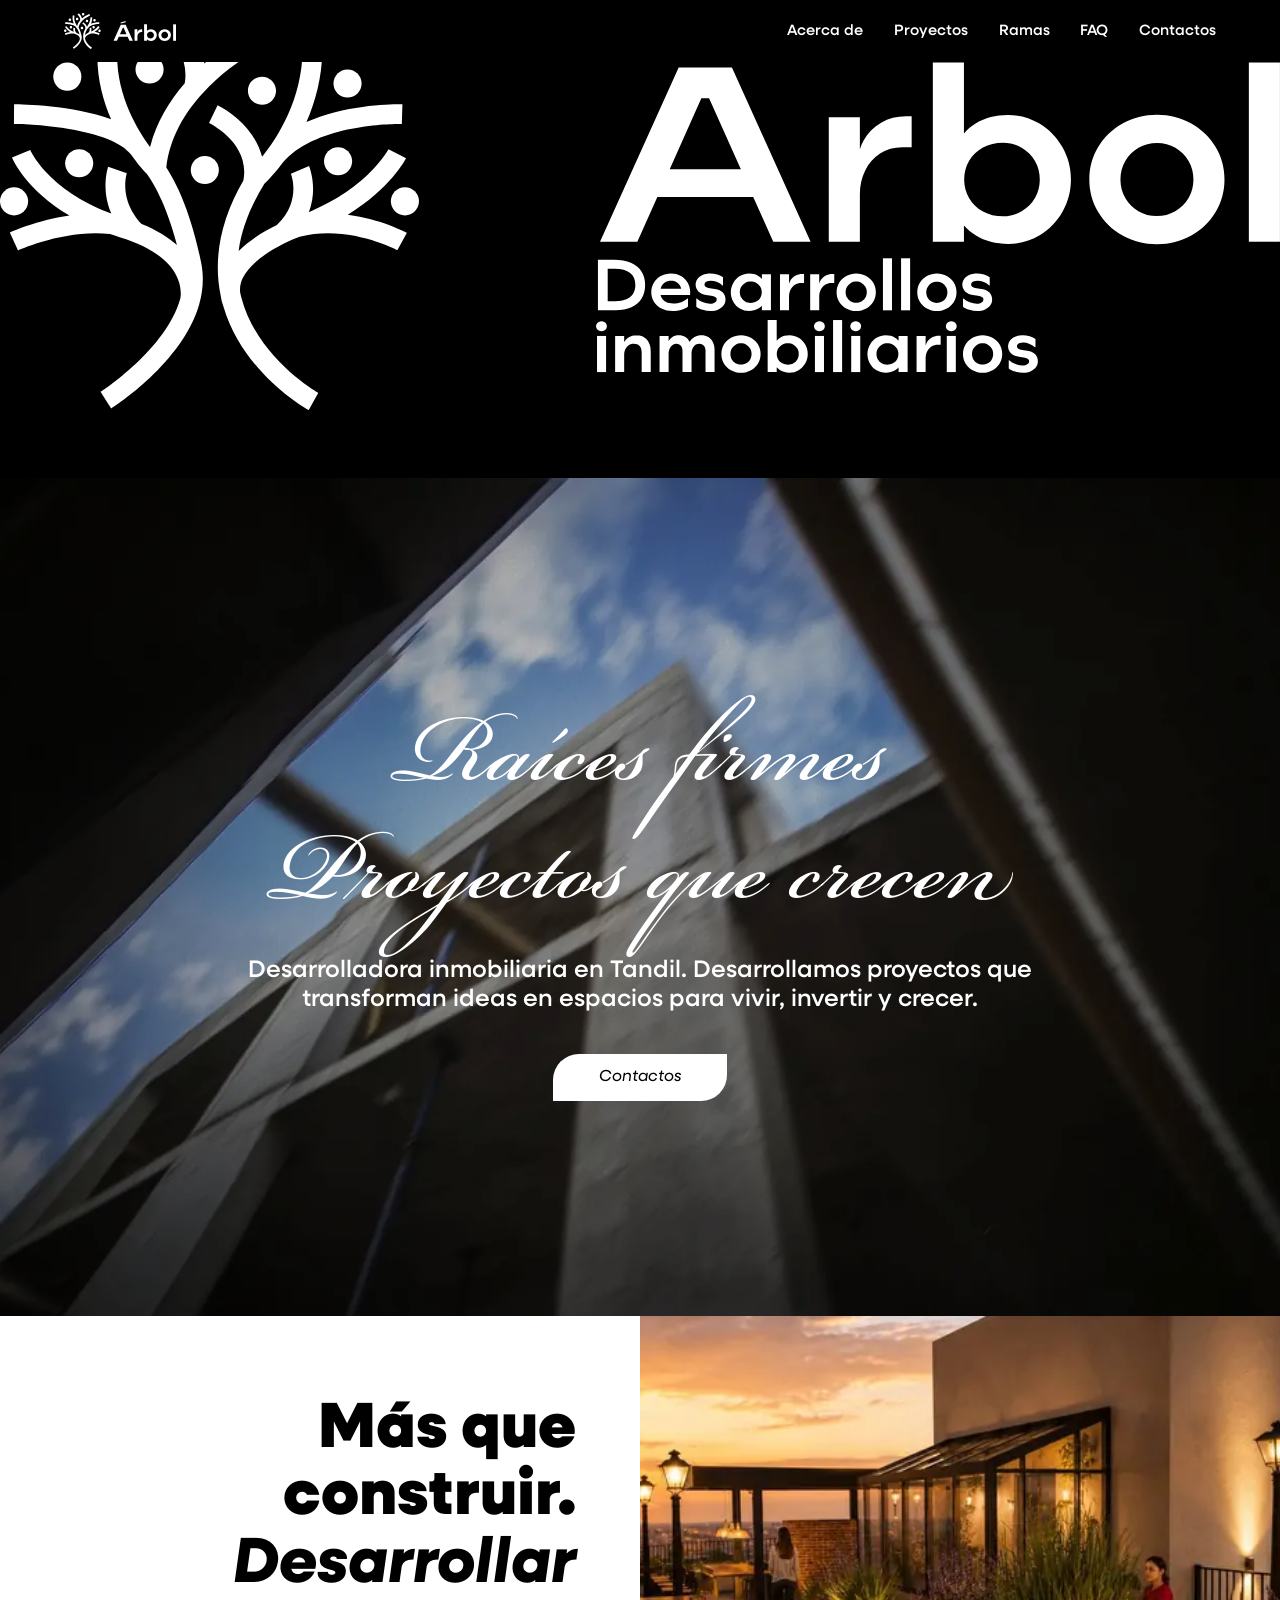
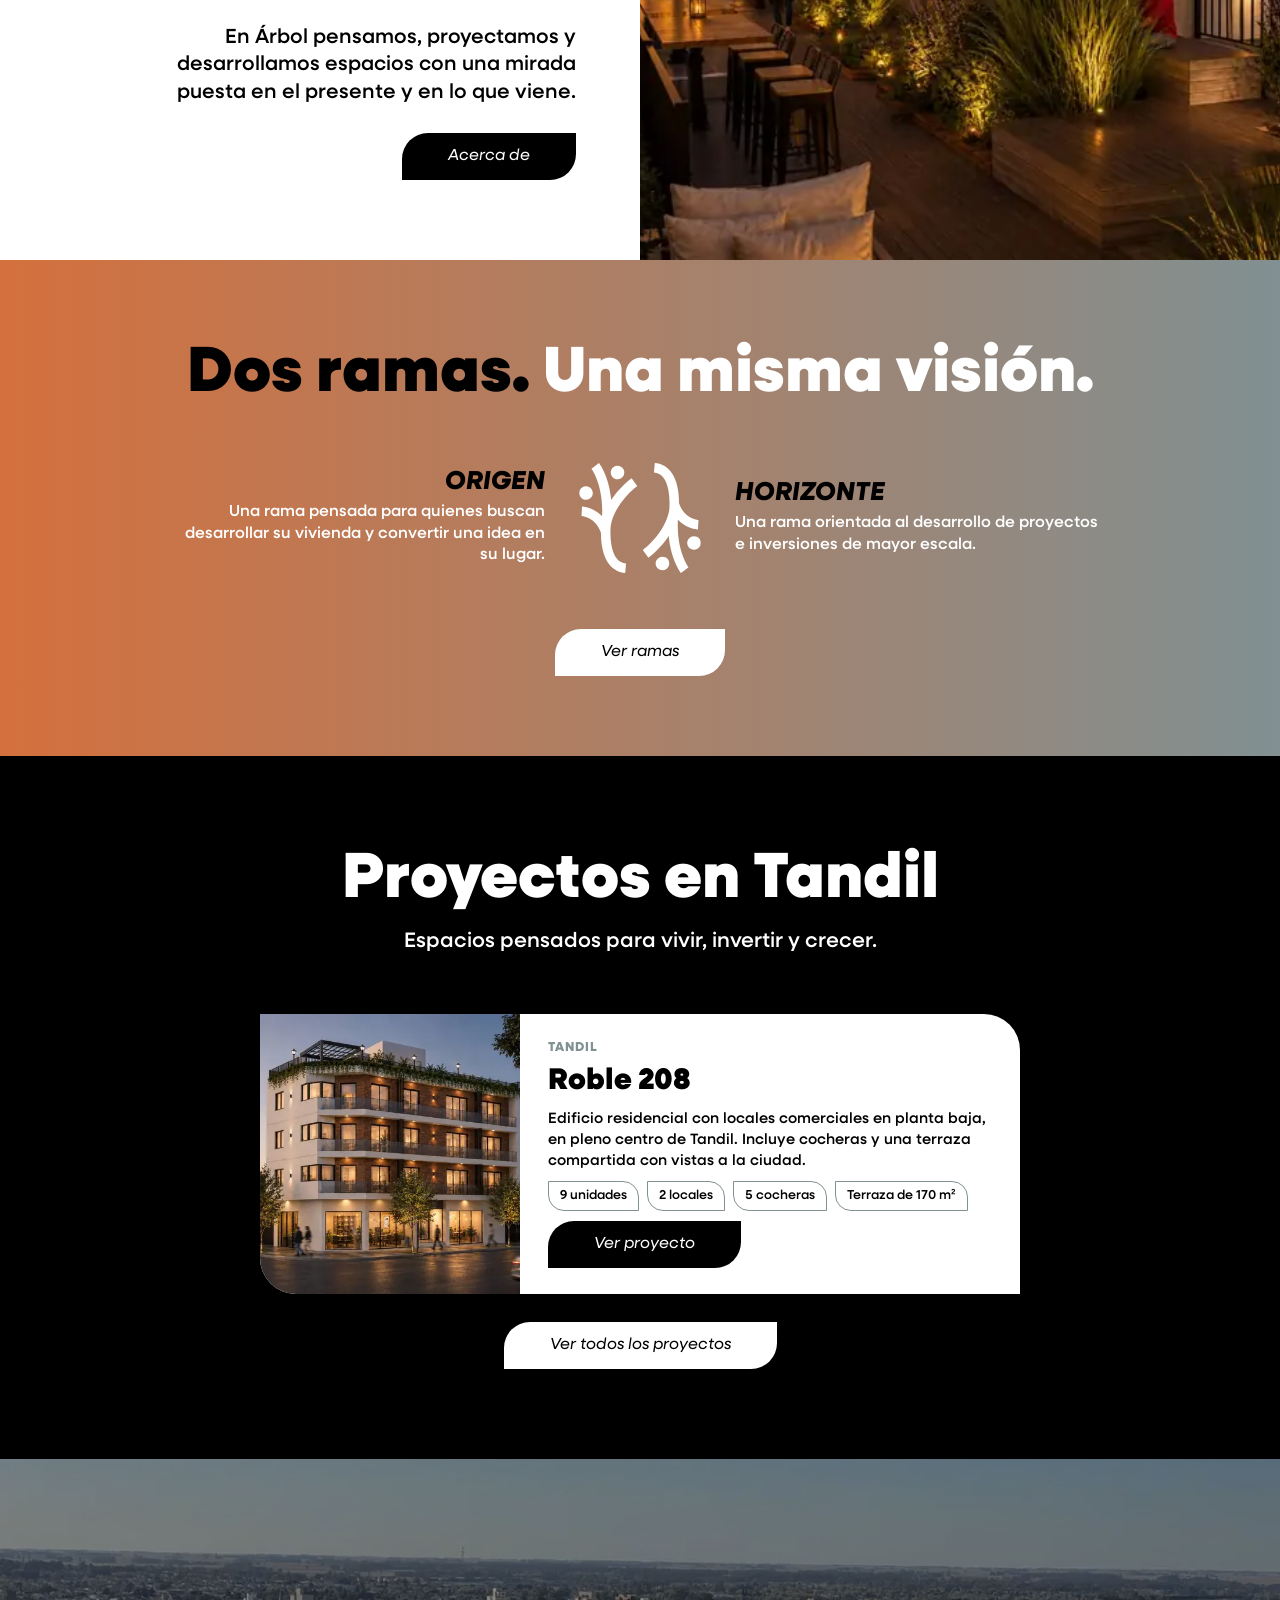
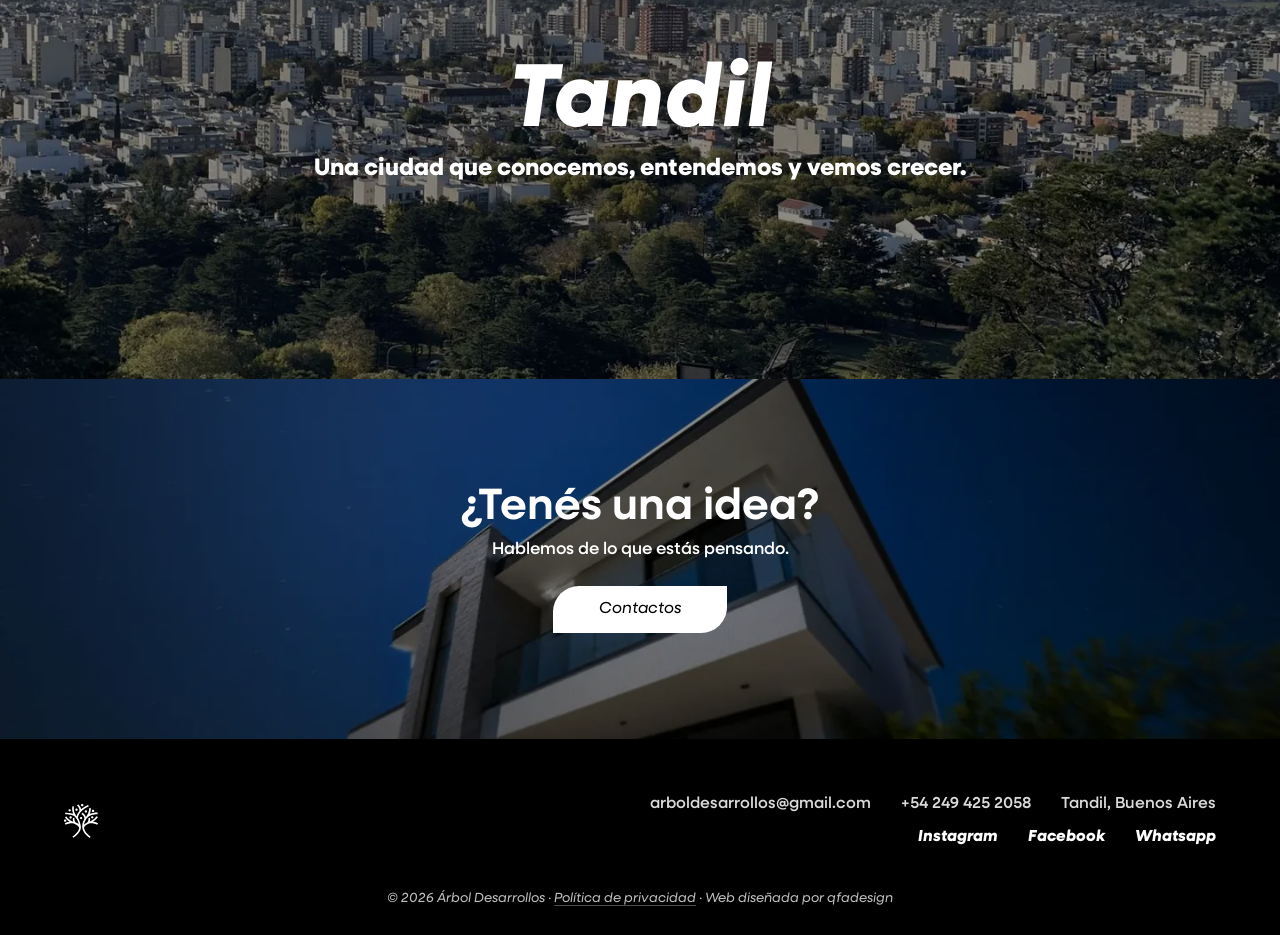
==== index.html @ e282f736 "Add files via upload" ====
<!DOCTYPE html>
<html lang="es-AR"><head><meta charset="utf-8">
<!-- Google tag (gtag.js) -->
<script async src="https://www.googletagmanager.com/gtag/js?id=G-BPRK6N3W0X"></script>
<script>
  window.dataLayer = window.dataLayer || [];
  function gtag(){dataLayer.push(arguments);}
  gtag('js', new Date());

  gtag('config', 'G-BPRK6N3W0X');
</script>
<script>document.documentElement.classList.add("js")</script>
<script>(function(){try{var d=document.documentElement,seen=false;try{seen=!!sessionStorage.getItem('arb_intro')}catch(e){}if((!seen||/[?&]intro\b/.test(location.search))&&!matchMedia('(prefers-reduced-motion:reduce)').matches){d.classList.add('ld');setTimeout(function(){d.classList.remove('ld')},12000)}}catch(e){}})()</script>
<script>(function(){var m={acerca:'/acerca-de/',ramas:'/ramas/',proyectos:'/proyectos/','roble-208':'/proyectos/roble-208/','parque-mirage':'/proyectos/parque-comercial-barrio-mirage/',faq:'/preguntas-frecuentes/',contacto:'/contacto/'},h=location.hash.slice(1);if(h&&m[h]){location.replace(m[h])}else if(h==='inicio'){history.replaceState(null,'',location.pathname+location.search)}})()</script>
<meta name="viewport" content="width=device-width, initial-scale=1, viewport-fit=cover">
<title>Árbol Desarrollos Inmobiliarios | Desarrolladora en Tandil</title>
<meta name="description" content="Árbol es una desarrolladora inmobiliaria de Tandil. Proyectos de vivienda (Árbol Origen) e inversión (Árbol Horizonte) con planificación y mirada a largo plazo.">
<link rel="canonical" href="https://arboldesarrollos.com/">
<link rel="alternate" hreflang="es-AR" href="https://arboldesarrollos.com/">
<meta name="robots" content="index, follow, max-image-preview:large, max-snippet:-1">
<meta name="theme-color" content="#000000"><meta name="author" content="Árbol Desarrollos">
<meta name="geo.region" content="AR-B"><meta name="geo.placename" content="Tandil">
<meta property="og:type" content="website"><meta property="og:url" content="https://arboldesarrollos.com/"><meta property="og:site_name" content="Árbol Desarrollos"><meta property="og:locale" content="es_AR"><meta property="og:title" content="Árbol Desarrollos Inmobiliarios | Desarrolladora en Tandil"><meta property="og:description" content="Árbol es una desarrolladora inmobiliaria de Tandil. Proyectos de vivienda (Árbol Origen) e inversión (Árbol Horizonte) con planificación y mirada a largo plazo."><meta property="og:image" content="https://arboldesarrollos.com/og-image.jpg"><meta property="og:image:type" content="image/jpeg"><meta property="og:image:width" content="1200"><meta property="og:image:height" content="630"><meta property="og:image:alt" content="Árbol Desarrollos Inmobiliarios">
<meta name="twitter:card" content="summary_large_image"><meta name="twitter:title" content="Árbol Desarrollos Inmobiliarios | Desarrolladora en Tandil"><meta name="twitter:description" content="Árbol es una desarrolladora inmobiliaria de Tandil. Proyectos de vivienda (Árbol Origen) e inversión (Árbol Horizonte) con planificación y mirada a largo plazo."><meta name="twitter:image" content="https://arboldesarrollos.com/og-image.jpg"><meta name="twitter:image:alt" content="Árbol Desarrollos Inmobiliarios">
<link rel="icon" href="/favicon.ico" sizes="48x48"><link rel="icon" type="image/png" sizes="48x48" href="/favicon-48x48.png"><link rel="icon" type="image/png" sizes="96x96" href="/favicon-96x96.png"><link rel="icon" type="image/svg+xml" href="/favicon.svg" sizes="any"><link rel="apple-touch-icon" href="/apple-touch-icon.png"><link rel="manifest" href="/site.webmanifest">
<link rel="preload" as="font" type="font/woff2" href="/fonts/neulis-400-500.woff2" crossorigin>
<link rel="preload" as="font" type="font/woff2" href="/fonts/neulis-900.woff2" crossorigin>
<link rel="preload" as="font" type="font/woff2" href="/fonts/bickham-400.woff2" crossorigin>
<link rel="preload" as="image" type="image/webp" href="/img/edificio-contrapicado-1800.webp" imagesrcset="/img/edificio-contrapicado-640.webp 640w, /img/edificio-contrapicado-1024.webp 1024w, /img/edificio-contrapicado-1440.webp 1440w, /img/edificio-contrapicado-1800.webp 1800w" imagesizes="100vw" fetchpriority="high">
<link rel="stylesheet" href="/css/style.css?v=20261106">
<script type="application/ld+json">{"@context":"https://schema.org","@graph":[{"@type":["Organization","RealEstateAgent"],"@id":"https://arboldesarrollos.com/#organizacion","name":"Árbol Desarrollos","alternateName":"Árbol Desarrollos Inmobiliarios","description":"Árbol es una desarrolladora inmobiliaria de Tandil. Proyectos de vivienda (Árbol Origen) e inversión (Árbol Horizonte) con planificación y mirada a largo plazo.","url":"https://arboldesarrollos.com/","logo":{"@type":"ImageObject","url":"https://arboldesarrollos.com/icon-512.png","width":512,"height":512},"image":"https://arboldesarrollos.com/og-image.jpg","email":"arboldesarrollos@gmail.com","telephone":"+542494252058","address":{"@type":"PostalAddress","addressLocality":"Tandil","addressRegion":"Buenos Aires","addressCountry":"AR"},"areaServed":{"@type":"City","name":"Tandil","geo":{"@type":"GeoCoordinates","latitude":-37.3217,"longitude":-59.1332}},"sameAs":["https://www.instagram.com/arbol.desarrollos/","https://www.facebook.com/profile.php?id=61587335765953"],"contactPoint":{"@type":"ContactPoint","contactType":"customer service","email":"arboldesarrollos@gmail.com","telephone":"+542494252058","availableLanguage":"es"}},{"@type":"WebSite","@id":"https://arboldesarrollos.com/#sitio","url":"https://arboldesarrollos.com/","name":"Árbol Desarrollos","inLanguage":"es-AR","publisher":{"@id":"https://arboldesarrollos.com/#organizacion"}},{"@type":"WebPage","@id":"https://arboldesarrollos.com/#webpage","url":"https://arboldesarrollos.com/","name":"Árbol Desarrollos Inmobiliarios | Desarrolladora en Tandil","description":"Árbol es una desarrolladora inmobiliaria de Tandil. Proyectos de vivienda (Árbol Origen) e inversión (Árbol Horizonte) con planificación y mirada a largo plazo.","inLanguage":"es-AR","isPartOf":{"@id":"https://arboldesarrollos.com/#sitio"},"about":{"@id":"https://arboldesarrollos.com/#organizacion"},"primaryImageOfPage":{"@type":"ImageObject","url":"https://arboldesarrollos.com/og-image.jpg"}}]}</script>
</head>
<body>
<div id="ldr" aria-hidden="true"><div class="ld-p ld-t"></div><div class="ld-p ld-b"></div><div class="ld-c"><svg class="ld-m" viewBox="0 0 301.35 96.59" fill="#fff" focusable="false"><defs><clipPath id="ldg"><rect class="ld-g" x="-6" y="-6" width="114" height="110"/></clipPath><clipPath id="ldw"><rect class="ld-k" x="136" y="-2" width="168" height="100"/></clipPath></defs><g clip-path="url(#ldg)"><path d="M95.61,37.23l-4.15-2.08c-.05.1-4.71,8.96-18.74,14.81,2.15-5.69.15-10.58.04-10.86l-4.28,1.8c.11.26,2.54,6.48-3.3,12.09-2.68,1.3-6.24,3.34-9,6.09.69-5.14,2.72-10.44,6.1-15.85.62-.59,2.25-2.24,4.17-4.8,8.02-9.67,27.86-9.26,28.15-9.25h0l.07-2.32.07-2.32c-.67-.01-12.6-.28-22.6,4.21,2.08-4.71,3.67-10.43,3.75-16.97l-4.64-.06c-.15,11.78-5.95,20.77-9.54,25.21-1.57-6.25-7.03-10.51-10.49-12.18l-2.01,4.18c.4.2,9.78,4.88,8.09,13.59-5.36,9.28-7.15,18.37-5.35,27.05.11.87.32,1.73.65,2.6,4.59,15.63,19.41,24.04,20.06,24.4l2.26-4.05c-.14-.08-14.49-8.25-18.15-22.66-.09-.36-.17-.72-.24-1.08-.1-1.09.09-2.17.59-3.25,2.31-4.96,10.42-8.73,13.41-9.79,11.31-3.06,22.93,3.08,23.05,3.14l2.21-4.08c-.36-.19-6.18-3.29-13.91-4.27,10.02-6.06,13.56-12.94,13.75-13.31Z"/><path d="M39.15,39.41c.83-6.95,4.26-12.77,8.56-17.45h.02s0-.02,0-.03c9.06-9.87,21.91-14.75,22.1-14.82l-1.61-4.35c-.74.27-11.04,4.17-20.1,12.2-.71-4.8-3.19-9.24-7.78-13.48l-.08.04-4.15,2.07c.45.59.47.61.85,1.01,4.86,5.11,7.42,9.95,6.53,15.01-3.63,4.17-6.65,9.16-8.16,14.99-3.66-4.96-9.77-15.45-7.08-27.47l-4.53-1.02c-1.89,8.42-.15,16.02,2.44,21.97-9.03-3.34-21.03-3.54-22.85-3.55l-.03,4.64c6.18.04,23.03,1.39,27.51,7.12,1.8,2.55,3.29,4.15,3.64,4.52.34.41,4.21,5.27,7.23,16.9-2-1.79-4.68-3.5-8.32-4.96-5.44-5.8-3.56-11.73-3.48-11.99l-2.2-.75-2.19-.77c-.1.27-1.76,5.21.73,11.05-14.96-5.59-19.04-14.88-19.08-14.98l-4.29,1.76c.16.39,3.22,7.6,13.52,13.68-7.68,1.11-13.69,3.83-14.04,4l1.94,4.21c.11-.05,11.12-5.04,21.66-3.85.73.25,1.48.5,2.26.74,15.13,4.58,14.58,12.69,14.31,14.3-3.28,12.07-18.62,21.99-18.8,22.11l1.25,1.96,1.25,1.96c.83-.53,16.79-10.83,20.71-24.48h0s.02-.09.05-.22c.85-3.05,1.09-6.26.43-9.57-2.53-12.64-6.31-19.58-8.25-22.51Z"/></g><path class="ld-l" style="--d:0.81s" d="M21.95,38.42c0-1.83-1.48-3.31-3.31-3.31s-3.31,1.48-3.31,3.31,1.48,3.31,3.31,3.31,3.31-1.48,3.31-3.31Z"/><path class="ld-l" style="--d:1.05s" d="M15.85,21.36c1.83,0,3.31-1.48,3.31-3.31s-1.48-3.31-3.31-3.31-3.31,1.48-3.31,3.31,1.48,3.31,3.31,3.31Z"/><path class="ld-l" style="--d:1.06s" d="M35.21,19.66c1.83,0,3.31-1.48,3.31-3.31s-1.48-3.31-3.31-3.31-3.31,1.48-3.31,3.31,1.48,3.31,3.31,3.31Z"/><path class="ld-l" style="--d:1.21s" d="M51.35,6.63c1.83,0,3.31-1.48,3.31-3.31s-1.48-3.31-3.31-3.31-3.31,1.48-3.31,3.31,1.48,3.31,3.31,3.31Z"/><path class="ld-l" style="--d:1.01s" d="M58.37,21.36c0,1.83,1.48,3.31,3.31,3.31s3.31-1.48,3.31-3.31-1.48-3.31-3.31-3.31-3.31,1.48-3.31,3.31Z"/><path class="ld-l" style="--d:0.8s" d="M48.22,36.7c-1.83,0-3.31,1.48-3.31,3.31s1.48,3.31,3.31,3.31,3.31-1.48,3.31-3.31-1.48-3.31-3.31-3.31Z"/><path class="ld-l" style="--d:1.03s" d="M81.82,22.98c1.83,0,3.31-1.48,3.31-3.31s-1.48-3.31-3.31-3.31-3.31,1.48-3.31,3.31,1.48,3.31,3.31,3.31Z"/><path class="ld-l" style="--d:0.82s" d="M76.28,37.95c0,1.83,1.48,3.31,3.31,3.31s3.31-1.48,3.31-3.31-1.48-3.31-3.31-3.31-3.31,1.48-3.31,3.31Z"/><path class="ld-l" style="--d:0.71s" d="M95.33,44.09c-1.83,0-3.31,1.48-3.31,3.31s1.48,3.31,3.31,3.31,3.31-1.48,3.31-3.31-1.48-3.31-3.31-3.31Z"/><circle class="ld-l" style="--d:0.71s" cx="3.31" cy="47.41" r="3.31"/><g clip-path="url(#ldw)"><g class="ld-t2"><path d="M148.66,72.34c1.05-.48,1.85-1.16,2.4-2.06.55-.9.82-1.96.82-3.18s-.28-2.3-.85-3.19c-.57-.89-1.4-1.57-2.5-2.05-1.1-.48-2.43-.71-4-.71h-3.76v11.91h4.12c1.46,0,2.72-.24,3.77-.71ZM143.07,70.93v-7.66h1.63c1.62,0,2.84.33,3.66,1,.82.66,1.22,1.61,1.22,2.83,0,.81-.18,1.49-.54,2.07-.36.57-.89,1.01-1.59,1.31-.7.3-1.58.45-2.62.45h-1.77Z"/><path d="M158.37,73.23c.77,0,1.48-.1,2.12-.3.64-.2,1.14-.45,1.49-.76v-1.9h-.1c-.41.36-.91.65-1.49.87-.58.22-1.23.32-1.93.32-.64,0-1.18-.11-1.63-.34-.45-.23-.8-.54-1.04-.94-.14-.23-.22-.47-.28-.73h6.95c.02-.2.03-.42.03-.65,0-.83-.19-1.58-.58-2.25-.39-.67-.92-1.21-1.6-1.59-.68-.39-1.46-.58-2.35-.58s-1.68.2-2.38.59c-.7.39-1.25.92-1.65,1.59-.4.67-.6,1.42-.6,2.24s.21,1.56.62,2.24,1,1.21,1.77,1.6,1.65.59,2.65.59ZM155.74,67.41c.21-.41.51-.73.89-.96.39-.23.83-.35,1.34-.35s.94.11,1.32.34.67.55.88.96c.09.18.15.38.2.59h-4.84c.05-.2.11-.4.21-.58Z"/><path d="M170.38,71.89c.29-.41.43-.88.43-1.4,0-.66-.21-1.2-.63-1.64s-1.17-.72-2.26-.86c-.6-.09-1.05-.18-1.34-.27s-.49-.19-.58-.31c-.09-.11-.14-.26-.14-.43s.06-.32.18-.45c.12-.13.29-.24.5-.31.22-.08.46-.12.75-.12.52,0,1.04.11,1.55.32.51.22.93.49,1.26.82h.12v-1.99c-.35-.27-.8-.48-1.34-.64-.54-.15-1.1-.23-1.68-.23-.67,0-1.27.12-1.79.35-.52.23-.93.55-1.21.94-.28.4-.43.84-.43,1.33,0,.62.22,1.17.65,1.62.44.46,1.18.75,2.22.88.59.08,1.04.17,1.34.26.3.1.5.2.6.31.1.11.15.26.15.43,0,.2-.07.38-.2.53-.13.15-.31.26-.55.35-.24.09-.51.13-.8.13-.52,0-1.07-.11-1.65-.33-.58-.22-1.08-.52-1.5-.89h-.1v1.94c.37.3.87.54,1.5.72.62.19,1.24.28,1.85.28.71,0,1.34-.12,1.86-.36s.94-.56,1.22-.98Z"/><path d="M181.5,73.06v-8.51h-2.13v1.11c-.24-.27-.52-.5-.83-.69-.62-.38-1.36-.57-2.19-.57-.77,0-1.49.2-2.14.59s-1.18.93-1.57,1.61c-.39.68-.59,1.42-.59,2.21s.19,1.53.58,2.21c.39.68.91,1.22,1.56,1.61.66.39,1.38.59,2.16.59.84,0,1.57-.19,2.19-.57.32-.19.59-.42.83-.69v1.11h2.13ZM179,70.08c-.23.39-.54.69-.94.91-.4.22-.85.33-1.35.33s-.91-.11-1.29-.34c-.39-.23-.69-.53-.91-.91-.22-.38-.33-.8-.33-1.27s.11-.89.33-1.27c.22-.38.52-.68.91-.91.39-.23.82-.34,1.29-.34s.95.11,1.35.33c.4.22.72.52.94.91.23.39.34.81.34,1.28s-.11.89-.34,1.28Z"/><path d="M183.63,64.55v8.51h2.13v-3.25c0-.58.12-1.11.36-1.61.24-.49.58-.88,1.02-1.17.44-.29.95-.43,1.51-.43h.65v-2.11h-.37c-.63,0-1.21.14-1.71.43-.5.29-.9.69-1.19,1.21-.12.21-.19.44-.26.67v-2.24h-2.13Z"/><path d="M196.4,64.48h-.37c-.63,0-1.21.14-1.71.43-.5.29-.9.69-1.19,1.21-.12.21-.19.44-.26.67v-2.24h-2.13v8.51h2.13v-3.25c0-.58.12-1.11.36-1.61.24-.49.58-.88,1.02-1.17.44-.29.95-.43,1.51-.43h.65v-2.11Z"/><path d="M205.6,71.02c.4-.67.6-1.41.6-2.22s-.2-1.55-.6-2.22c-.4-.67-.96-1.21-1.67-1.61-.71-.4-1.49-.6-2.34-.6s-1.65.2-2.36.6c-.71.4-1.27.93-1.67,1.61s-.6,1.42-.6,2.22.2,1.55.6,2.22.96,1.21,1.67,1.61c.71.4,1.49.6,2.36.6s1.63-.2,2.34-.6c.71-.4,1.26-.93,1.67-1.61ZM203.74,70.07c-.22.38-.52.68-.91.9-.39.22-.8.33-1.26.33s-.88-.11-1.26-.33c-.37-.22-.67-.52-.89-.9-.22-.38-.33-.8-.33-1.27s.11-.89.33-1.27c.22-.38.52-.68.9-.9.38-.22.8-.33,1.27-.33s.87.11,1.25.33c.38.22.68.52.9.9.22.38.33.8.33,1.27s-.11.89-.33,1.27Z"/><rect x="207.87" y="60.81" width="2.13" height="12.25"/><rect x="212.14" y="60.81" width="2.13" height="12.25"/><path d="M218.22,72.63c.71.4,1.49.6,2.36.6s1.63-.2,2.34-.6c.71-.4,1.26-.93,1.67-1.61s.6-1.41.6-2.22-.2-1.55-.6-2.22-.96-1.21-1.67-1.61c-.71-.4-1.49-.6-2.34-.6s-1.65.2-2.36.6c-.71.4-1.26.93-1.67,1.61-.4.67-.6,1.42-.6,2.22s.2,1.55.6,2.22c.4.67.96,1.21,1.67,1.61ZM218.4,67.54c.22-.38.52-.68.9-.9.38-.22.8-.33,1.27-.33s.87.11,1.25.33c.38.22.68.52.9.9.22.38.33.8.33,1.27s-.11.89-.33,1.27c-.22.38-.52.68-.91.9-.39.22-.81.33-1.26.33s-.88-.11-1.26-.33c-.37-.22-.67-.52-.89-.9-.22-.38-.33-.8-.33-1.27s.11-.89.33-1.27Z"/><path d="M229.33,66.22c.22-.08.46-.12.75-.12.52,0,1.04.11,1.55.32.51.22.93.49,1.26.82h.12v-1.99c-.35-.27-.8-.48-1.34-.64-.54-.15-1.1-.23-1.68-.23-.67,0-1.27.12-1.79.35-.52.23-.93.55-1.21.94-.28.4-.43.84-.43,1.33,0,.62.22,1.17.65,1.62.44.46,1.18.75,2.22.88.59.08,1.04.17,1.34.26.3.1.5.2.6.31.1.11.15.26.15.43,0,.2-.07.38-.2.53-.13.15-.31.26-.55.35-.24.09-.51.13-.8.13-.52,0-1.07-.11-1.65-.33-.58-.22-1.08-.52-1.5-.89h-.1v1.94c.37.3.87.54,1.5.72.62.19,1.24.28,1.85.28.71,0,1.34-.12,1.86-.36s.94-.56,1.22-.98c.29-.41.43-.88.43-1.4,0-.66-.21-1.2-.63-1.64s-1.17-.72-2.26-.86c-.6-.09-1.05-.18-1.34-.27s-.49-.19-.58-.31c-.09-.11-.14-.26-.14-.43s.06-.32.18-.45c.12-.13.29-.24.5-.31Z"/><rect x="140.56" y="79.09" width="2.13" height="8.51"/><path d="M142.27,75.79c-.19-.1-.41-.15-.66-.15s-.45.05-.65.15c-.19.1-.35.24-.46.42s-.17.37-.17.59.06.39.17.57.27.32.46.43c.19.11.41.16.65.16s.47-.05.66-.16c.19-.11.34-.25.45-.43s.16-.37.16-.57c0-.22-.05-.41-.16-.59s-.26-.31-.45-.42Z"/><path d="M149.84,78.92c-.68,0-1.28.16-1.8.47-.46.27-.81.67-1.09,1.14v-1.44h-2.13v8.51h2.13v-4.05c0-.54.1-1.01.3-1.4.2-.39.47-.69.82-.91.35-.22.74-.32,1.17-.32.58,0,1.03.18,1.35.55.32.37.48.89.48,1.57v4.56h2.13v-4.85c0-1.18-.3-2.11-.91-2.8s-1.43-1.03-2.46-1.03Z"/><path d="M166.73,79.37c-.47-.29-.99-.44-1.57-.44-.61,0-1.16.14-1.64.43-.48.28-.86.65-1.13,1.11,0,.01-.01.03-.02.04-.25-.48-.58-.86-1-1.14-.45-.29-.98-.44-1.58-.44s-1.12.15-1.56.45c-.35.24-.61.56-.82.92v-1.2h-2.13v8.51h2.13v-4.24c0-.54.09-.99.26-1.35s.4-.63.68-.82c.28-.19.58-.28.9-.28.43,0,.78.16,1.04.48s.39.73.39,1.22v4.98h2.13v-4.24c0-.54.09-.99.26-1.35s.4-.63.68-.82c.28-.19.58-.28.9-.28.44,0,.79.16,1.06.48s.39.73.39,1.22v4.98h2.13v-5.26c0-.66-.13-1.24-.39-1.76s-.62-.92-1.09-1.22Z"/><path d="M176.8,79.52c-.71-.4-1.49-.6-2.34-.6s-1.65.2-2.36.6c-.71.4-1.27.93-1.67,1.61s-.6,1.42-.6,2.22.2,1.55.6,2.22.96,1.21,1.67,1.61c.71.4,1.49.6,2.36.6s1.63-.2,2.34-.6c.71-.4,1.26-.93,1.67-1.61.4-.67.6-1.41.6-2.22s-.2-1.55-.6-2.22c-.4-.67-.96-1.21-1.67-1.61ZM176.61,84.61c-.22.38-.52.68-.91.9-.39.22-.8.33-1.26.33s-.88-.11-1.26-.33c-.37-.22-.67-.52-.89-.9-.22-.38-.33-.8-.33-1.27s.11-.89.33-1.27c.22-.38.52-.68.9-.9.38-.22.8-.33,1.27-.33s.87.11,1.25.33c.38.22.68.52.9.9.22.38.33.8.33,1.27s-.11.89-.33,1.27Z"/><path d="M188.02,79.53c-.65-.39-1.37-.59-2.15-.59-.84,0-1.57.19-2.19.57-.31.19-.59.42-.82.69v-4.85h-2.13v12.25h2.13v-1.11c.24.27.51.5.82.69.62.38,1.35.57,2.2.57.78,0,1.5-.19,2.15-.59.65-.39,1.17-.93,1.56-1.61.39-.68.58-1.42.58-2.21s-.2-1.53-.59-2.21c-.39-.68-.91-1.22-1.57-1.61ZM187.72,84.61c-.22.38-.52.68-.91.91-.39.23-.81.34-1.28.34-.51,0-.97-.11-1.37-.33-.4-.22-.72-.52-.94-.91-.23-.39-.34-.81-.34-1.28s.11-.89.34-1.28c.23-.39.54-.69.94-.91.4-.22.86-.33,1.37-.33.46,0,.89.11,1.28.34.39.23.69.53.91.91.22.38.33.8.33,1.27s-.11.89-.33,1.27Z"/><rect x="191.86" y="79.09" width="2.13" height="8.51"/><path d="M193.58,75.79c-.19-.1-.41-.15-.66-.15s-.45.05-.65.15c-.19.1-.35.24-.46.42s-.17.37-.17.59.06.39.17.57.27.32.46.43c.19.11.41.16.65.16s.47-.05.66-.16c.19-.11.34-.25.45-.43s.16-.37.16-.57c0-.22-.05-.41-.16-.59s-.26-.31-.45-.42Z"/><rect x="196.13" y="75.35" width="2.13" height="12.25"/><path d="M202.12,75.79c-.19-.1-.41-.15-.66-.15s-.45.05-.65.15c-.19.1-.35.24-.46.42s-.17.37-.17.59.06.39.17.57.27.32.46.43c.19.11.41.16.65.16s.47-.05.66-.16c.19-.11.34-.25.45-.43s.16-.37.16-.57c0-.22-.05-.41-.16-.59s-.26-.31-.45-.42Z"/><rect x="200.4" y="79.09" width="2.13" height="8.51"/><path d="M211.54,80.2c-.24-.27-.52-.5-.83-.69-.62-.38-1.36-.57-2.19-.57-.77,0-1.49.2-2.14.59s-1.18.93-1.57,1.61-.59,1.42-.59,2.21.19,1.53.58,2.21c.39.68.91,1.22,1.57,1.61.66.39,1.38.59,2.16.59.84,0,1.57-.19,2.19-.57.32-.19.59-.42.83-.69v1.11h2.13v-8.51h-2.13v1.11ZM211.17,84.62c-.23.39-.54.69-.94.91-.4.22-.85.33-1.35.33s-.91-.11-1.29-.34c-.39-.23-.69-.53-.91-.91-.22-.38-.33-.8-.33-1.27s.11-.89.33-1.27c.22-.38.52-.68.91-.91s.82-.34,1.29-.34.95.11,1.35.33c.4.22.72.52.94.91.23.39.34.81.34,1.28s-.11.89-.34,1.28Z"/><path d="M219.37,79.46c-.5.29-.9.69-1.19,1.21-.12.21-.19.44-.26.67v-2.24h-2.13v8.51h2.13v-3.25c0-.58.12-1.11.36-1.61s.58-.88,1.02-1.17.95-.43,1.51-.43h.65v-2.11h-.37c-.64,0-1.21.14-1.71.43Z"/><rect x="222.9" y="79.09" width="2.13" height="8.51"/><path d="M224.62,75.79c-.19-.1-.41-.15-.66-.15s-.45.05-.65.15-.35.24-.46.42c-.11.18-.17.37-.17.59s.06.39.17.57c.11.18.27.32.46.43.19.11.41.16.65.16s.47-.05.66-.16c.19-.11.34-.25.45-.43.11-.18.16-.37.16-.57,0-.22-.05-.41-.16-.59-.11-.18-.26-.31-.45-.42Z"/><path d="M233.68,79.52c-.71-.4-1.49-.6-2.34-.6s-1.65.2-2.36.6c-.71.4-1.27.93-1.67,1.61s-.6,1.42-.6,2.22.2,1.55.6,2.22.96,1.21,1.67,1.61c.71.4,1.49.6,2.36.6s1.63-.2,2.34-.6c.71-.4,1.26-.93,1.67-1.61.4-.67.6-1.41.6-2.22s-.2-1.55-.6-2.22c-.4-.67-.96-1.21-1.67-1.61ZM233.49,84.61c-.22.38-.52.68-.91.9-.39.22-.8.33-1.26.33s-.88-.11-1.26-.33c-.37-.22-.67-.52-.89-.9-.22-.38-.33-.8-.33-1.27s.11-.89.33-1.27c.22-.38.52-.68.9-.9.38-.22.8-.33,1.27-.33s.87.11,1.25.33c.38.22.68.52.9.9.22.38.33.8.33,1.27s-.11.89-.33,1.27Z"/><path d="M241.48,82.53c-.6-.09-1.05-.18-1.34-.27s-.49-.19-.58-.31c-.09-.11-.14-.26-.14-.43s.06-.32.18-.45c.12-.13.29-.24.5-.31.22-.08.46-.12.75-.12.52,0,1.04.11,1.55.32.51.22.93.49,1.26.82h.12v-1.99c-.35-.27-.8-.48-1.34-.64-.54-.15-1.1-.23-1.68-.23-.67,0-1.27.12-1.79.35-.52.23-.93.55-1.21.94-.28.4-.43.84-.43,1.33,0,.62.22,1.17.65,1.62.44.46,1.18.75,2.22.88.59.08,1.04.17,1.34.26.3.1.5.2.6.31.1.11.15.26.15.43,0,.2-.07.38-.2.53-.13.15-.31.26-.55.35-.24.09-.51.13-.8.13-.52,0-1.07-.11-1.65-.33-.58-.22-1.08-.52-1.5-.89h-.1v1.94c.37.3.87.54,1.5.72.62.19,1.24.28,1.85.28.71,0,1.34-.12,1.86-.36s.94-.56,1.22-.98c.29-.41.43-.88.43-1.4,0-.66-.21-1.2-.63-1.64s-1.17-.72-2.26-.86Z"/></g><path d="M154.77,46.36h22.56l4.72,10.55h8.79l-18.52-41.01h-12.54l-18.52,41.01h8.79l4.71-10.55ZM165.12,23.15h1.82l7.48,16.7h-16.75l7.45-16.7Z"/><path d="M207.45,28.87c-1.74,1-3.1,2.38-4.1,4.16-.37.66-.67,1.36-.91,2.09v-7.51h-7.32v29.3h7.32v-11.19c0-1.99.41-3.84,1.23-5.54.82-1.7,1.99-3.05,3.52-4.04,1.52-1,3.26-1.49,5.21-1.49h2.23v-7.27h-1.29c-2.19,0-4.15.5-5.89,1.49Z"/><path d="M244.72,29.1c-2.25-1.35-4.72-2.02-7.41-2.02-2.89,0-5.4.65-7.53,1.96-1.08.66-2.02,1.45-2.84,2.37V14.72h-7.32v42.19h7.32v-3.81c.82.92,1.76,1.71,2.84,2.37,2.13,1.31,4.66,1.96,7.59,1.96,2.7,0,5.17-.67,7.41-2.02,2.25-1.35,4.03-3.19,5.36-5.54,1.33-2.34,1.99-4.88,1.99-7.62s-.67-5.27-2.02-7.62c-1.35-2.34-3.14-4.19-5.39-5.54ZM243.66,46.62c-.76,1.31-1.81,2.35-3.13,3.14-1.33.78-2.79,1.17-4.39,1.17-1.76,0-3.33-.38-4.72-1.14-1.39-.76-2.47-1.81-3.25-3.14-.78-1.33-1.17-2.79-1.17-4.39s.39-3.07,1.17-4.39c.78-1.33,1.87-2.37,3.25-3.13,1.39-.76,2.96-1.14,4.72-1.14,1.6,0,3.07.39,4.39,1.17,1.33.78,2.37,1.83,3.13,3.13.76,1.31,1.14,2.76,1.14,4.36s-.38,3.06-1.14,4.36Z"/><path d="M280.46,29.07c-2.44-1.37-5.13-2.05-8.06-2.05s-5.67.68-8.12,2.05c-2.44,1.37-4.36,3.21-5.74,5.54-1.39,2.32-2.08,4.87-2.08,7.65s.69,5.32,2.08,7.65c1.39,2.32,3.3,4.17,5.74,5.54,2.44,1.37,5.15,2.05,8.12,2.05s5.61-.68,8.06-2.05c2.44-1.37,4.36-3.21,5.74-5.54,1.39-2.32,2.08-4.87,2.08-7.65s-.69-5.32-2.08-7.65c-1.39-2.32-3.3-4.17-5.74-5.54ZM279.82,46.62c-.76,1.31-1.81,2.34-3.13,3.11-1.33.76-2.77,1.14-4.34,1.14s-3.05-.38-4.34-1.14c-1.29-.76-2.31-1.8-3.08-3.11-.76-1.31-1.14-2.76-1.14-4.36s.38-3.06,1.14-4.36c.76-1.31,1.8-2.34,3.11-3.11,1.31-.76,2.76-1.14,4.37-1.14s3,.38,4.31,1.14c1.31.76,2.34,1.8,3.11,3.11.76,1.31,1.14,2.76,1.14,4.36s-.38,3.06-1.14,4.36Z"/><rect x="294.02" y="14.72" width="7.32" height="42.19"/><polygon points="172.3 6.09 159.6 9.82 159.6 12.87 172.3 9.11 172.3 6.09"/></g></svg></div></div>
<a class="skip" href="#contenido">Saltar al contenido</a>
<header><nav aria-label="Principal"><a class="logo" href="/" aria-label="Árbol Desarrollos, ir al inicio"><img src="/img/logo.svg" alt="Árbol Desarrollos" width="112" height="36"></a><button id="bg" type="button" aria-label="Abrir menú" aria-expanded="false" aria-controls="mn">☰</button><ul id="mn"><li><a href="/acerca-de/">Acerca de</a></li><li><a href="/proyectos/">Proyectos</a></li><li><a href="/ramas/">Ramas</a></li><li><a href="/preguntas-frecuentes/">FAQ</a></li><li><a href="/contacto/">Contactos</a></li></ul></nav></header>
<main id="contenido">
<section class="page">
<div class="hero"><img class="bgi" src="/img/edificio-contrapicado-1800.webp" srcset="/img/edificio-contrapicado-640.webp 640w, /img/edificio-contrapicado-1024.webp 1024w, /img/edificio-contrapicado-1440.webp 1440w, /img/edificio-contrapicado-1800.webp 1800w" sizes="100vw" alt="Edificio contemporáneo visto desde abajo, con el cielo reflejado en las ventanas" width="1800" height="1012" fetchpriority="high"><h1 class="script">Raíces firmes<br>Proyectos que crecen</h1><p>Desarrolladora inmobiliaria en Tandil. Desarrollamos proyectos que transforman ideas en espacios para vivir, invertir y crecer.</p><a class="btn" href="/contacto/">Contactos</a></div>
<div class="split"><div class="tx"><h2>Más que<br>construir.<br><em>Desarrollar</em></h2><p>En Árbol pensamos, proyectamos y desarrollamos espacios con una mirada puesta en el presente y en lo que viene.</p><a class="btn dk" href="/acerca-de/">Acerca de</a></div><div class="ph"><img src="/img/terraza-atardecer-1300.webp" srcset="/img/terraza-atardecer-640.webp 640w, /img/terraza-atardecer-1024.webp 1024w, /img/terraza-atardecer-1300.webp 1300w" sizes="(max-width:820px) 100vw, 50vw" alt="Terraza al atardecer" width="1300" height="796" loading="lazy" decoding="async"></div></div>
<div class="ramas"><h2>Dos ramas. <span>Una misma visión.</span></h2>
<div class="duo"><div class="l"><h3>ORIGEN</h3><p>Una rama pensada para quienes buscan desarrollar su vivienda y convertir una idea en su lugar.</p></div><div class="ic" aria-hidden="true"><span><img src="/img/rama.svg" alt="" width="110" height="58" style="--rot:-90deg"></span><span><img src="/img/rama.svg" alt="" width="110" height="58" style="--rot:90deg"></span></div><div class="r"><h3>HORIZONTE</h3><p>Una rama orientada al desarrollo de proyectos e inversiones de mayor escala.</p></div></div>
<a class="btn" href="/ramas/">Ver ramas</a></div>
<div class="head"><h2>Proyectos en Tandil</h2><p>Espacios pensados para vivir, invertir y crecer.</p></div><div class="sec"><div class="pro sm"><div class="pimg"><img src="/img/roble-208-portada-1400.webp" srcset="/img/roble-208-portada-640.webp 640w, /img/roble-208-portada-1024.webp 1024w, /img/roble-208-portada-1400.webp 1400w" sizes="(max-width:820px) 100vw, 50vw" alt="Roble 208, edificio multifamiliar con locales comerciales en el centro de Tandil" width="1400" height="990" loading="lazy" decoding="async"></div><div><span class="tag">Tandil</span><h2>Roble 208</h2><p>Edificio residencial con locales comerciales en planta baja, en pleno centro de Tandil. Incluye cocheras y una terraza compartida con vistas a la ciudad.</p><p class="mat" style="gap:8px"><span style="padding:7px 14px">9 unidades</span><span style="padding:7px 14px">2 locales</span><span style="padding:7px 14px">5 cocheras</span><span style="padding:7px 14px">Terraza de 170 m²</span></p><a class="btn dk" href="/proyectos/roble-208/">Ver proyecto</a></div></div><p class="hp-btn"><a class="btn" href="/proyectos/">Ver todos los proyectos</a></p></div>
<div class="tan"><img class="bgi" src="/img/tandil-ciudad-aerea-1700.webp" srcset="/img/tandil-ciudad-aerea-640.webp 640w, /img/tandil-ciudad-aerea-1024.webp 1024w, /img/tandil-ciudad-aerea-1440.webp 1440w, /img/tandil-ciudad-aerea-1700.webp 1700w" sizes="100vw" alt="Vista de la ciudad de Tandil entre árboles" width="1700" height="1275" loading="lazy" decoding="async"><h2>Tandil</h2><p>Una ciudad que conocemos, entendemos y vemos crecer.</p></div>
<div class="cta"><img class="bgi" src="/img/casa-moderna-noche-1700.webp" srcset="/img/casa-moderna-noche-640.webp 640w, /img/casa-moderna-noche-1024.webp 1024w, /img/casa-moderna-noche-1440.webp 1440w, /img/casa-moderna-noche-1700.webp 1700w" sizes="100vw" alt="" width="1700" height="956" loading="lazy" decoding="async"><h2>¿Tenés una idea?</h2><p>Hablemos de lo que estás pensando.</p><a class="btn" href="/contacto/">Contactos</a></div>
</section>
</main>
<footer><a class="flogo" href="/" aria-label="Ir al inicio"><img class="ft" src="/img/logo-isotipo.svg" alt="Árbol Desarrollos" width="35" height="34"></a><div><ul class="fn"><li><a href="mailto:arboldesarrollos@gmail.com">arboldesarrollos@gmail.com</a></li><li><a href="tel:+542494252058">+54 249 425 2058</a></li><li>Tandil, Buenos Aires</li></ul><ul class="s"><li><a href="https://www.instagram.com/arbol.desarrollos/" target="_blank" rel="noopener">Instagram</a></li><li><a href="https://www.facebook.com/profile.php?id=61587335765953" target="_blank" rel="noopener">Facebook</a></li><li><a href="https://wa.me/542494252058" target="_blank" rel="noopener">Whatsapp</a></li></ul></div><small>© 2026 Árbol Desarrollos · <a href="/politica-de-privacidad/">Política de privacidad</a> · Web diseñada por qfadesign</small></footer>
<script src="/js/main.js?v=20261106" defer></script>
</body></html>
---- css/style.css ----
@font-face{font-family:'Neulis Sans';font-weight:900;font-style:normal;font-display:swap;src:url(/fonts/neulis-900.woff2) format('woff2')}
@font-face{font-family:'Neulis Sans';font-weight:800;font-style:normal;font-display:swap;src:url(/fonts/neulis-800.woff2) format('woff2')}
@font-face{font-family:'Neulis Sans';font-weight:700;font-style:normal;font-display:swap;src:url(/fonts/neulis-700.woff2) format('woff2')}
@font-face{font-family:'Neulis Sans';font-weight:600;font-style:normal;font-display:swap;src:url(/fonts/neulis-600.woff2) format('woff2')}
@font-face{font-family:'Neulis Sans';font-weight:400 500;font-style:normal;font-display:swap;src:url(/fonts/neulis-400-500.woff2) format('woff2')}
@font-face{font-family:'Neulis Sans';font-weight:800 900;font-style:italic;font-display:swap;src:url(/fonts/neulis-800-900-italic.woff2) format('woff2')}
@font-face{font-family:'Neulis Sans';font-weight:700;font-style:italic;font-display:swap;src:url(/fonts/neulis-700-italic.woff2) format('woff2')}
@font-face{font-family:'Neulis Sans';font-weight:600;font-style:italic;font-display:swap;src:url(/fonts/neulis-600-italic.woff2) format('woff2')}
@font-face{font-family:'Neulis Sans';font-weight:300;font-style:italic;font-display:swap;src:url(/fonts/neulis-300-italic.woff2) format('woff2')}
@font-face{font-family:'Neulis Sans';font-weight:400 500;font-style:italic;font-display:swap;src:url(/fonts/neulis-400-500-italic.woff2) format('woff2')}
@font-face{font-family:'Bickham Script Pro 3';font-weight:400;font-style:normal;font-display:swap;src:url(/fonts/bickham-400.woff2) format('woff2')}
:root{--n:#000;--b:#fff;--g:#819092;--o:#d4703d;--sans:'Neulis Sans',system-ui,sans-serif;--script:'Bickham Script Pro 3',cursive;--r:26px;--pad:clamp(20px,5vw,72px);--d:#fff}
body.hz{--d:var(--g)}
*{box-sizing:border-box;margin:0}
html{scroll-padding-top:64px}
body{font-family:var(--sans);background:var(--n);color:var(--b);padding-top:env(safe-area-inset-top,0);-webkit-font-smoothing:antialiased}
a{color:inherit;text-decoration:none}
img{max-width:100%;display:block}
header nav{position:fixed;top:env(safe-area-inset-top,0);left:0;right:0;height:62px;background:#000;display:flex;align-items:center;justify-content:space-between;padding:0 var(--pad);z-index:10}
header nav .logo img{height:36px;width:auto}
header nav ul{display:flex;gap:clamp(16px,2.4vw,34px);list-style:none;padding:0}
header nav ul a{font-weight:500;font-size:15px;padding:6px 0;border-bottom:2px solid transparent;transition:.2s}
header nav ul a:hover,header nav ul a.on{border-color:var(--d)}
#bg{display:none;background:none;border:0;color:#fff;font-size:28px;cursor:pointer}
main{padding-top:62px;min-height:100vh}
.page{animation:in .5s ease}
@keyframes in{from{opacity:0;transform:translateY(14px)}to{opacity:1;transform:none}}
.btn{display:inline-block;background:#fff;color:#000;font-style:italic;font-weight:500;padding:14px 46px;border-radius:var(--r) 0 var(--r) 0;transition:.25s;border:0;font-family:inherit;font-size:16px;cursor:pointer}
.btn:hover{background:var(--d);color:#000;transform:translateY(-2px);box-shadow:0 10px 26px rgba(255,255,255,.25)}
.btn.dk{background:#000;color:#fff}
.btn.dk:hover{background:var(--d);color:#000;box-shadow:inset 0 0 0 2px #000}
.hero,.cta,.tan{position:relative;display:flex;flex-direction:column;align-items:center;justify-content:center;text-align:center;padding:60px var(--pad);isolation:isolate}
.hero::before,.cta::before,.tan::before{content:"";position:absolute;inset:0;background:rgba(0,0,0,.45);z-index:-1}
.hero{min-height:calc(100vh - 62px)}
.script{font-family:var(--script);font-weight:400;font-size:clamp(66px,11.5vw,170px);line-height:.8}
.hero p,.cta p{font-size:clamp(16px,2vw,24px);font-weight:500;margin:26px 0 40px;max-width:820px}
h1,h2,h3{font-weight:900;line-height:1.05}
h2{font-size:clamp(34px,5vw,64px)}
i,em{font-style:italic}
.split{display:grid;grid-template-columns:1fr 1fr;background:#fff;color:#000}
.split .tx{padding:80px var(--pad);display:flex;flex-direction:column;justify-content:center;align-items:flex-end;text-align:right;gap:26px}
.split .tx p{font-size:clamp(16px,1.6vw,21px);font-weight:500;max-width:440px;line-height:1.35}
.split.rev .tx{align-items:flex-start;text-align:left}
.split .ph{min-height:420px;position:relative;overflow:hidden}
.ramas{background:linear-gradient(90deg,var(--o),var(--g));text-align:center;padding:80px var(--pad)}
.ramas h2 span{color:#fff}.ramas h2{color:#000}
.duo{display:grid;grid-template-columns:1fr auto 1fr;gap:34px;align-items:center;max-width:920px;margin:56px auto}
.duo h3{font-size:26px;font-style:italic;color:#000}
.duo p{font-weight:500;line-height:1.35;margin-top:6px}
.duo .l{text-align:right}.duo .r{text-align:left}
.ic{display:flex;gap:6px}.ic span{position:relative;width:58px;height:110px;display:block}.ic img{position:absolute;left:50%;top:50%;width:110px;max-width:none;height:auto;transform:translate(-50%,-50%) rotate(var(--rot))}
.hero::before{background:rgba(0,0,0,.28)}
.gal{display:grid;grid-template-columns:repeat(3,1fr);gap:18px}
.gal div{aspect-ratio:4/3;position:relative;overflow:hidden;border-radius:0 44px 0 44px}
.pro .pimg{min-height:340px;position:relative;padding:0}
.note{font-size:13px;opacity:.6;font-style:italic;margin-top:18px}
.sub{margin:70px 0 22px;font-size:clamp(26px,3.4vw,40px)}
.tan{min-height:520px}.tan h2{font-style:italic;font-size:clamp(46px,7vw,90px)}
.tan p{font-size:clamp(16px,2vw,24px);font-weight:800;margin-top:6px}
.cta{min-height:360px}.cta h2{font-size:clamp(26px,3.6vw,44px);font-weight:600}
.cta p{margin:10px 0 26px;font-weight:500;font-size:clamp(14px,1.4vw,17px);opacity:.9}
footer{background:#000;padding:56px var(--pad) 28px;display:grid;grid-template-columns:1fr auto;gap:28px;align-items:center}
footer img{height:34px;width:auto}
footer .flogo{display:block;width:fit-content}
footer ul{display:flex;flex-wrap:wrap;gap:8px 30px;justify-content:flex-end;list-style:none;padding:0;margin:0}
footer ul.s{font-style:italic;font-weight:800}
footer small{grid-column:1/-1;text-align:center;font-style:italic;font-weight:400;opacity:.75;margin-top:16px}
.head{padding:90px var(--pad) 40px;text-align:center}
.head h1:not(.script){font-size:clamp(40px,6.4vw,88px)}
.head.grad{background:linear-gradient(90deg,var(--o),var(--g));padding-bottom:70px}.head.grad h1{color:#000}.head.grad h1 span{color:#fff}
.head h1.soft{font-size:clamp(28px,3.8vw,46px);font-weight:600}
.head p{margin-top:16px;font-size:clamp(16px,1.8vw,21px);font-weight:500;opacity:.85}
.sec{padding:20px var(--pad) 90px;max-width:1240px;margin:auto}.head.grad+.sec{padding-top:60px}
.cards{display:grid;grid-template-columns:repeat(auto-fit,minmax(280px,1fr));gap:28px}
.card{padding:38px;border-radius:0 var(--r) 0 var(--r);background:#fff;color:#000}
.card.or{background:var(--o)}.card.gr{background:var(--g)}
.card h3{font-size:34px;font-style:italic;margin-bottom:12px}
.card p{font-weight:500;line-height:1.4}
.pro{display:grid;grid-template-columns:1fr 1fr;gap:0;background:#fff;color:#000;border-radius:0 60px 0 60px;overflow:hidden}
.pro img{width:100%;height:100%;object-fit:cover;min-height:300px}
.pro div{padding:44px;display:flex;flex-direction:column;gap:16px;justify-content:center;align-items:flex-start}
.pro p{font-weight:500;line-height:1.4}
.tag{font-size:13px;font-weight:800;letter-spacing:.08em;text-transform:uppercase;color:var(--g)}
details{border-bottom:1px solid #333;padding:22px 0}
summary span{flex:1}
summary::before{content:counter(q,decimal-leading-zero);color:var(--d);font-size:.62em;font-weight:500;opacity:.8;padding-top:.5em;min-width:1.6em}
.sec{counter-reset:q}details{counter-increment:q}
details p a{font-weight:700;border-bottom:2px solid var(--d)}
summary{font-weight:800;font-size:clamp(18px,2vw,23px);cursor:pointer;list-style:none;display:flex;justify-content:space-between;gap:20px}
summary::after{content:"+";color:var(--d);font-size:28px;line-height:1}
details[open] summary::after{content:"–"}
details p{margin-top:14px;font-weight:500;line-height:1.5;opacity:.85;max-width:760px}
form{display:grid;gap:16px;max-width:620px;margin:auto}
input,textarea{font:inherit;font-weight:500;padding:16px 18px;border:0;border-bottom:2px solid var(--g);background:#111;color:#fff;border-radius:0}
input:focus,textarea:focus{outline:0;border-color:var(--d)}
textarea{min-height:130px;resize:vertical}
#ok{display:none;text-align:center;font-weight:800;font-size:22px;padding:40px 0}
.via{display:flex;flex-wrap:wrap;gap:16px;justify-content:center;max-width:620px;margin:0 auto}
.via .btn{flex:1 1 240px;text-align:center;padding:14px 20px}
.alt{text-align:center;font-style:italic;font-weight:500;opacity:.75;margin:34px 0 26px}
.js .rv{opacity:0}
.js .rv.in{opacity:1;animation:rv .85s cubic-bezier(.2,.7,.2,1) backwards;animation-delay:var(--dl,0s)}
@keyframes rv{from{opacity:0;transform:translateY(28px)}to{opacity:1;transform:none}}
@media(prefers-reduced-motion:reduce){.js .rv{opacity:1}.js .rv.in{animation:none}}
.back{display:inline-block;margin-bottom:18px;font-weight:500;font-size:15px;opacity:.8;border-bottom:2px solid transparent;transition:.2s}
.back:hover{opacity:1;border-color:var(--d)}
.head .tag{display:block;margin-bottom:10px}
.hs{display:flex;gap:18px;overflow-x:auto;scroll-snap-type:x mandatory;padding:0 var(--pad) 14px;scroll-padding:0 var(--pad);scrollbar-width:thin;scrollbar-color:var(--d) #111;-webkit-overflow-scrolling:touch}
.hs img{--w:min(80vw,520px);flex:0 0 var(--w);width:var(--w);height:auto!important;max-height:280px;aspect-ratio:2/1;object-fit:cover;object-position:center 45%;border-radius:0 28px 0 28px;scroll-snap-align:start;background:#111}
.hsn{display:flex;gap:10px;justify-content:flex-end;padding:8px var(--pad) 0}
.hsn button{width:46px;height:46px;border-radius:0 16px 0 16px;border:2px solid var(--d);background:transparent;color:#fff;font-size:26px;line-height:1;cursor:pointer;transition:.2s}
.hsn button:hover{background:var(--d);color:#000}
.pro.one{grid-template-columns:1fr}
.blk{margin-top:70px}
.blk>h2{font-size:clamp(24px,3vw,36px);font-weight:600;margin-bottom:22px}
.grid3{display:grid;grid-template-columns:repeat(auto-fit,minmax(270px,1fr));gap:18px}
.sc{background:#0e0e0e;border:1px solid #232323;border-radius:0 34px 0 34px;padding:28px}
.sc h3{font-size:13px;font-weight:800;letter-spacing:.14em;text-transform:uppercase;color:var(--g);margin-bottom:14px}
.sc ul{list-style:none;padding:0;margin:0}
.sc .feat li{border-color:#232323}
.sc .row{display:flex;align-items:center;gap:14px;padding:12px 0;border-bottom:1px solid #232323;font-weight:500;line-height:1.3}
.sc .row:last-child{border-bottom:0}
.sc .row small{display:block;font-size:14px;opacity:.75;font-weight:400}
.n{flex:0 0 32px;height:32px;border-radius:50%;background:var(--g);color:#fff;display:grid;place-items:center;font-size:15px;font-weight:600}
.n.b{background:#fff;color:#000}
.big{font-size:clamp(34px,4.4vw,54px);font-weight:800;line-height:1}
.planos{display:grid;grid-template-columns:repeat(3,1fr);gap:18px;align-items:start}
.planos figure{margin:0;background:#fff;color:#000;border-radius:0 34px 0 34px;padding:16px 16px 14px}

.planos img{width:100%;height:auto;display:block}
.planos figcaption{margin-top:10px;font-weight:600;font-size:15px}
.mat{display:flex;flex-wrap:wrap;gap:10px}
.mat span{display:flex;align-items:center;gap:12px;border:1px solid var(--g);padding:7px 20px 7px 7px;border-radius:0 16px 0 16px;font-weight:500}.mat img{width:44px;height:44px;object-fit:cover;border-radius:0 10px 0 10px;flex:none}
@media(max-width:820px){.planos{grid-template-columns:1fr}.planos figure:first-child{grid-row:auto}}
.sec .note{margin-top:22px}
.feat{list-style:none;padding:0;width:100%}
.feat li{position:relative;font-weight:500;line-height:1.35;padding:12px 0 12px 26px;border-bottom:1px solid #ddd}
.feat li:last-child{border-bottom:0}
.feat li::before{content:"";position:absolute;left:0;top:19px;width:10px;height:10px;background:var(--g);border-radius:0 4px 0 4px}
.planos.uno{grid-template-columns:1fr;max-width:520px}
.pro+.pro{margin-top:28px}
.head h1.long{font-size:clamp(32px,5.2vw,68px)}
.ubi{display:grid;grid-template-columns:1.5fr 1fr;gap:18px;align-items:stretch}
.ubi figure{margin:0;border-radius:0 34px 0 34px;overflow:hidden;background:#fff;min-height:280px}
.ubi figure img{width:100%;height:100%;object-fit:cover}
.ubi .sc p{font-weight:500;line-height:1.45;margin-bottom:16px}
.ubi .sc .btn{margin-top:4px}
.ubi .sc img{border-radius:0 24px 0 24px;margin-top:22px;width:100%;max-height:260px;object-fit:cover}
@media(max-width:820px){
#bg{display:block}
header nav ul{position:fixed;top:calc(62px + env(safe-area-inset-top,0));left:0;right:0;background:#000;flex-direction:column;padding:10px var(--pad) 26px;gap:4px;transform:translateY(-130%);visibility:hidden;transition:transform .3s,visibility 0s .3s;z-index:-1}
header nav ul.open{transform:none;visibility:visible;transition:transform .3s,visibility 0s}
header nav ul a{display:block;padding:12px 0;font-size:18px}
.split,.pro{grid-template-columns:1fr}.gal{grid-template-columns:1fr}.ubi{grid-template-columns:1fr}
.split .tx{align-items:flex-start;text-align:left;padding:56px var(--pad)}
.split .ph{min-height:320px;order:-1}
.duo{grid-template-columns:1fr;text-align:center;gap:22px}.duo .l,.duo .r{text-align:center}.ic{margin:auto}
.ramas{background:linear-gradient(180deg,var(--o),var(--g))}
footer{grid-template-columns:1fr;text-align:center}footer img{margin:auto}footer .flogo{margin:auto}footer ul{justify-content:center}
}

.bgi{position:absolute;inset:0;width:100%;height:100%;object-fit:cover;z-index:-2}
.cta .bgi{object-position:center 90%}
.split .ph img,.gal img,.pro .pimg img{position:absolute;inset:0;width:100%;height:100%;object-fit:cover;min-height:0}
.planos a{display:block}
.sr{position:absolute;width:1px;height:1px;margin:-1px;padding:0;overflow:hidden;clip:rect(0,0,0,0);white-space:nowrap;border:0}
.skip{position:absolute;left:12px;top:-80px;background:#fff;color:#000;padding:10px 18px;z-index:20;font-weight:600;border-radius:0 14px 0 14px;transition:top .2s}
.skip:focus{top:calc(env(safe-area-inset-top,0px) + 8px)}
a:focus-visible,button:focus-visible,summary:focus-visible{outline:2px solid var(--o);outline-offset:3px}
footer ul.fn{font-weight:500;opacity:.85;margin-bottom:14px}
footer ul.fn a:hover,footer ul.s a:hover{text-decoration:underline;text-underline-offset:4px}
.hp-btn{text-align:center;margin-top:44px}
@media(prefers-reduced-motion:reduce){.page{animation:none}}

.pro.sm{grid-template-columns:260px 1fr;max-width:760px;margin:0 auto;border-radius:0 36px 0 36px}
.pro.sm .pimg{min-height:220px}
.pro.sm div{padding:26px 28px;gap:10px}
.pro.sm h2{font-size:clamp(22px,2.4vw,30px)}
.pro.sm p{font-size:15px}
.pro.sm .mat span{font-size:13px;padding:5px 11px!important}
.hp-btn{margin-top:28px}
@media(max-width:820px){.pro.sm{grid-template-columns:1fr;max-width:420px}.pro.sm .pimg{min-height:180px}}

/* portada de proyectos compacta */
.head.cmp{padding:40px var(--pad) 18px}
.head.cmp h1{font-size:clamp(34px,4.6vw,60px)!important}
.head.cmp p{margin-top:10px}
.sec.lst{display:grid;grid-template-columns:1fr 1fr;gap:24px;padding-top:10px;padding-bottom:56px;align-items:stretch}
.sec.lst .pro{margin:0;grid-template-columns:1fr;border-radius:0 44px 0 44px}
.pro.cp .pimg{min-height:0;height:clamp(170px,26vh,250px)}
.pro.cp>div:last-child{padding:22px 28px 26px;gap:10px}
.pro.cp h2{font-size:clamp(24px,2.6vw,34px)}
.pro.cp h2 br{display:none}
.pro.cp p{font-size:15px;line-height:1.35}
.pro.cp .btn{padding:11px 34px;font-size:15px;margin-top:2px}
.mat.mini{gap:6px}.mat.mini span{padding:5px 12px;font-size:13px}
@media(max-width:820px){
.head.cmp{padding:26px var(--pad) 10px}.head.cmp p{display:none}
.head.cmp h1{font-size:34px!important}
.sec.lst{grid-template-columns:1fr;gap:14px;padding-bottom:36px}
.sec.lst .pro.cp{grid-template-columns:128px 1fr;border-radius:0 28px 0 28px}
.pro.cp .pimg{height:auto;min-height:150px}
.pro.cp>div:last-child{padding:16px 16px 18px;gap:6px}
.pro.cp h2{font-size:20px}
.pro.cp .tag{font-size:11px}
.pro.cp p{font-size:13.5px;display:-webkit-box;-webkit-line-clamp:2;-webkit-box-orient:vertical;overflow:hidden}
.pro.cp .mat{display:none}
.pro.cp .btn{padding:9px 22px;font-size:14px}
}
/* pestañas dentro de cada proyecto */
.tabs{position:sticky;top:62px;z-index:5;background:#000;display:flex;gap:8px;overflow-x:auto;padding:12px 0;margin:34px 0 0;scrollbar-width:none;border-bottom:1px solid #232323}
.tabs::-webkit-scrollbar{display:none}
.tabs a{flex:0 0 auto;padding:10px 22px;border:1px solid var(--g);border-radius:0 16px 0 16px;font-weight:600;font-size:15px;transition:.2s;white-space:nowrap}
.tabs a:hover{background:#1a1a1a}
.tabs a[aria-selected=true]{background:var(--d);color:#000;border-color:var(--d)}
.tp>.blk:first-child,.tp>.pro:first-child{margin-top:34px}
.tp>.blk+.blk{margin-top:56px}
@media(max-width:820px){.tabs{margin-top:22px;margin-left:calc(var(--pad)*-1);margin-right:calc(var(--pad)*-1);padding-left:var(--pad);padding-right:var(--pad)}.tabs a{padding:9px 18px;font-size:14px}}
.tp{scroll-margin-top:128px}
.head.pj{padding:34px var(--pad) 22px}
.head.pj .back{margin-bottom:10px}
.head.pj h1{font-size:clamp(34px,4.6vw,60px)!important}
.head.pj p{margin-top:10px}
.tabs{margin-top:14px}
@media(max-width:820px){.head.pj{padding:22px var(--pad) 16px}.head.pj h1{font-size:32px!important}.head.pj p{font-size:15px}.hsn{display:none}.tabs{margin-top:8px}}

/* proyectos: sin hueco antes del pie */
main.fit{min-height:0}
.sec.lst{padding-bottom:40px}
/* lightbox */
body.lbo{overflow:hidden}
.lb{position:fixed;inset:0;z-index:50;background:rgba(0,0,0,.92);display:flex;align-items:center;justify-content:center;padding:56px 64px 54px}
.lb[hidden]{display:none}
.lbs{max-width:100%;max-height:100%;overflow:auto;display:flex;align-items:center;justify-content:center;width:100%;height:100%}
.lb img{max-width:100%;max-height:100%;object-fit:contain;border-radius:0 18px 0 18px;background:#fff;cursor:zoom-in}
.lb.zm .lbs{display:block}
.lb.zm img{max-width:none;max-height:none;width:200%;cursor:zoom-out;border-radius:0}
.lb button{position:absolute;background:rgba(255,255,255,.12);border:0;color:#fff;cursor:pointer;font-family:inherit;line-height:1;transition:.2s;z-index:2}
.lb button:hover{background:var(--d,#fff);color:#000}
.lbx{top:max(12px,env(safe-area-inset-top));right:14px;width:44px;height:44px;border-radius:0 14px 0 14px;font-size:30px}
.lbp,.lbn{top:50%;transform:translateY(-50%);width:44px;height:64px;border-radius:0 14px 0 14px;font-size:32px}
.lbp{left:10px}.lbn{right:10px}
.lb.one .lbp,.lb.one .lbn{display:none}
.lb.zm .lbp,.lb.zm .lbn{display:none}
.lbc{position:absolute;left:0;right:0;bottom:14px;text-align:center;font-size:14px;font-weight:500;opacity:.8;padding:0 70px}
@media(max-width:820px){.lb{padding:56px 8px 56px}.lbp,.lbn{top:auto;bottom:6px;transform:none;height:40px;width:44px;font-size:26px}.lbp{left:10px}.lbn{right:10px}.lbc{font-size:13px;bottom:16px;padding:0 64px}}

.tabs button{flex:0 0 auto;padding:10px 22px;border:1px solid var(--g);border-radius:0 16px 0 16px;font:inherit;font-weight:600;font-size:15px;transition:.2s;white-space:nowrap;background:transparent;color:#fff;cursor:pointer}
.tabs button:hover{background:#1a1a1a}
.tabs button[aria-selected=true]{background:var(--d);color:#000;border-color:var(--d)}
.tabs button:focus-visible{outline:2px solid var(--o);outline-offset:3px}
@media(max-width:820px){.tabs button{padding:9px 18px;font-size:14px}}
/* visor en celular: flechas y texto pegados a la imagen */
@media(max-width:820px){
.lb{display:grid;grid-template-columns:48px 1fr 48px;grid-template-areas:"i i i" "p c n";align-content:center;justify-items:center;align-items:center;column-gap:6px;row-gap:12px;padding:64px 10px 24px}
.lb[hidden]{display:none}
.lbs{grid-area:i;width:100%;height:auto;max-height:calc(100vh - 190px);max-height:calc(100dvh - 190px)}
.lb img{max-height:calc(100vh - 190px);max-height:calc(100dvh - 190px)}
.lb.zm img{max-height:none}
.lbp,.lbn{position:static;transform:none;top:auto;bottom:auto;left:auto;right:auto;height:44px;width:44px;font-size:28px}
.lbp{grid-area:p}.lbn{grid-area:n}
.lbc{position:static;grid-area:c;padding:0;font-size:13px;line-height:1.35;text-align:center}
.lb.one{grid-template-columns:1fr;grid-template-areas:"i" "c"}
.lb.zm{grid-template-areas:"i i i" "c c c"}
.lb.zm .lbc{grid-column:1/-1}
}
@media(max-width:820px){.lb{background:rgba(0,0,0,.97)}}

/* política de privacidad */
.sec.legal{max-width:820px}
.legal .lead{font-size:clamp(17px,1.8vw,20px);font-weight:500;line-height:1.55;opacity:.95}
.legal h2{font-size:clamp(20px,2.4vw,26px);font-weight:800;margin:42px 0 12px;color:#fff}
.legal p,.legal li{font-weight:500;line-height:1.65;opacity:.88;margin-top:12px}
.legal ul{padding-left:22px;margin:6px 0 0}
.legal li{margin-top:8px}
.legal li::marker{color:var(--g)}
.legal a{border-bottom:2px solid var(--g);font-weight:700}
.legal a:hover{border-color:#fff}
footer small a{border-bottom:1px solid rgba(255,255,255,.4)}footer small a:hover{border-color:#fff}
.fnote{font-size:13px;opacity:.7;text-align:center;margin-top:4px}.fnote a{border-bottom:1px solid currentColor}
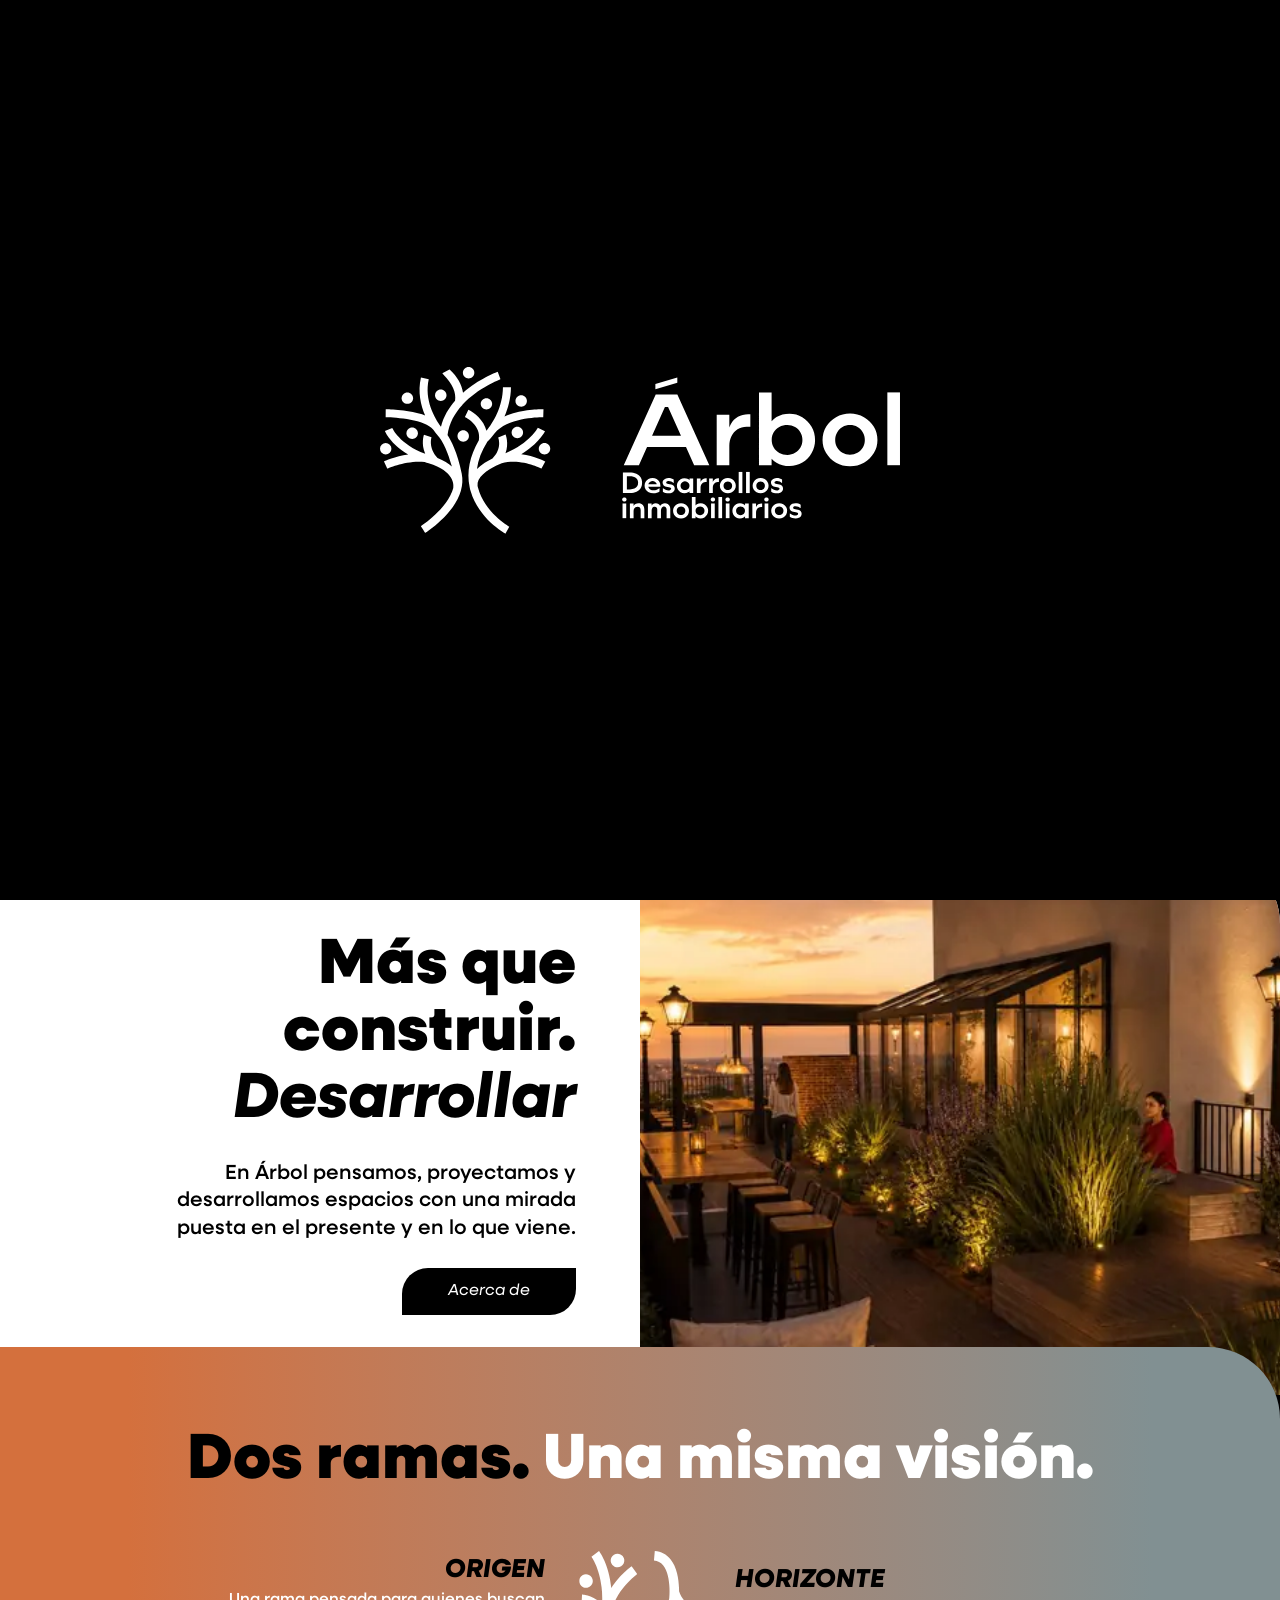
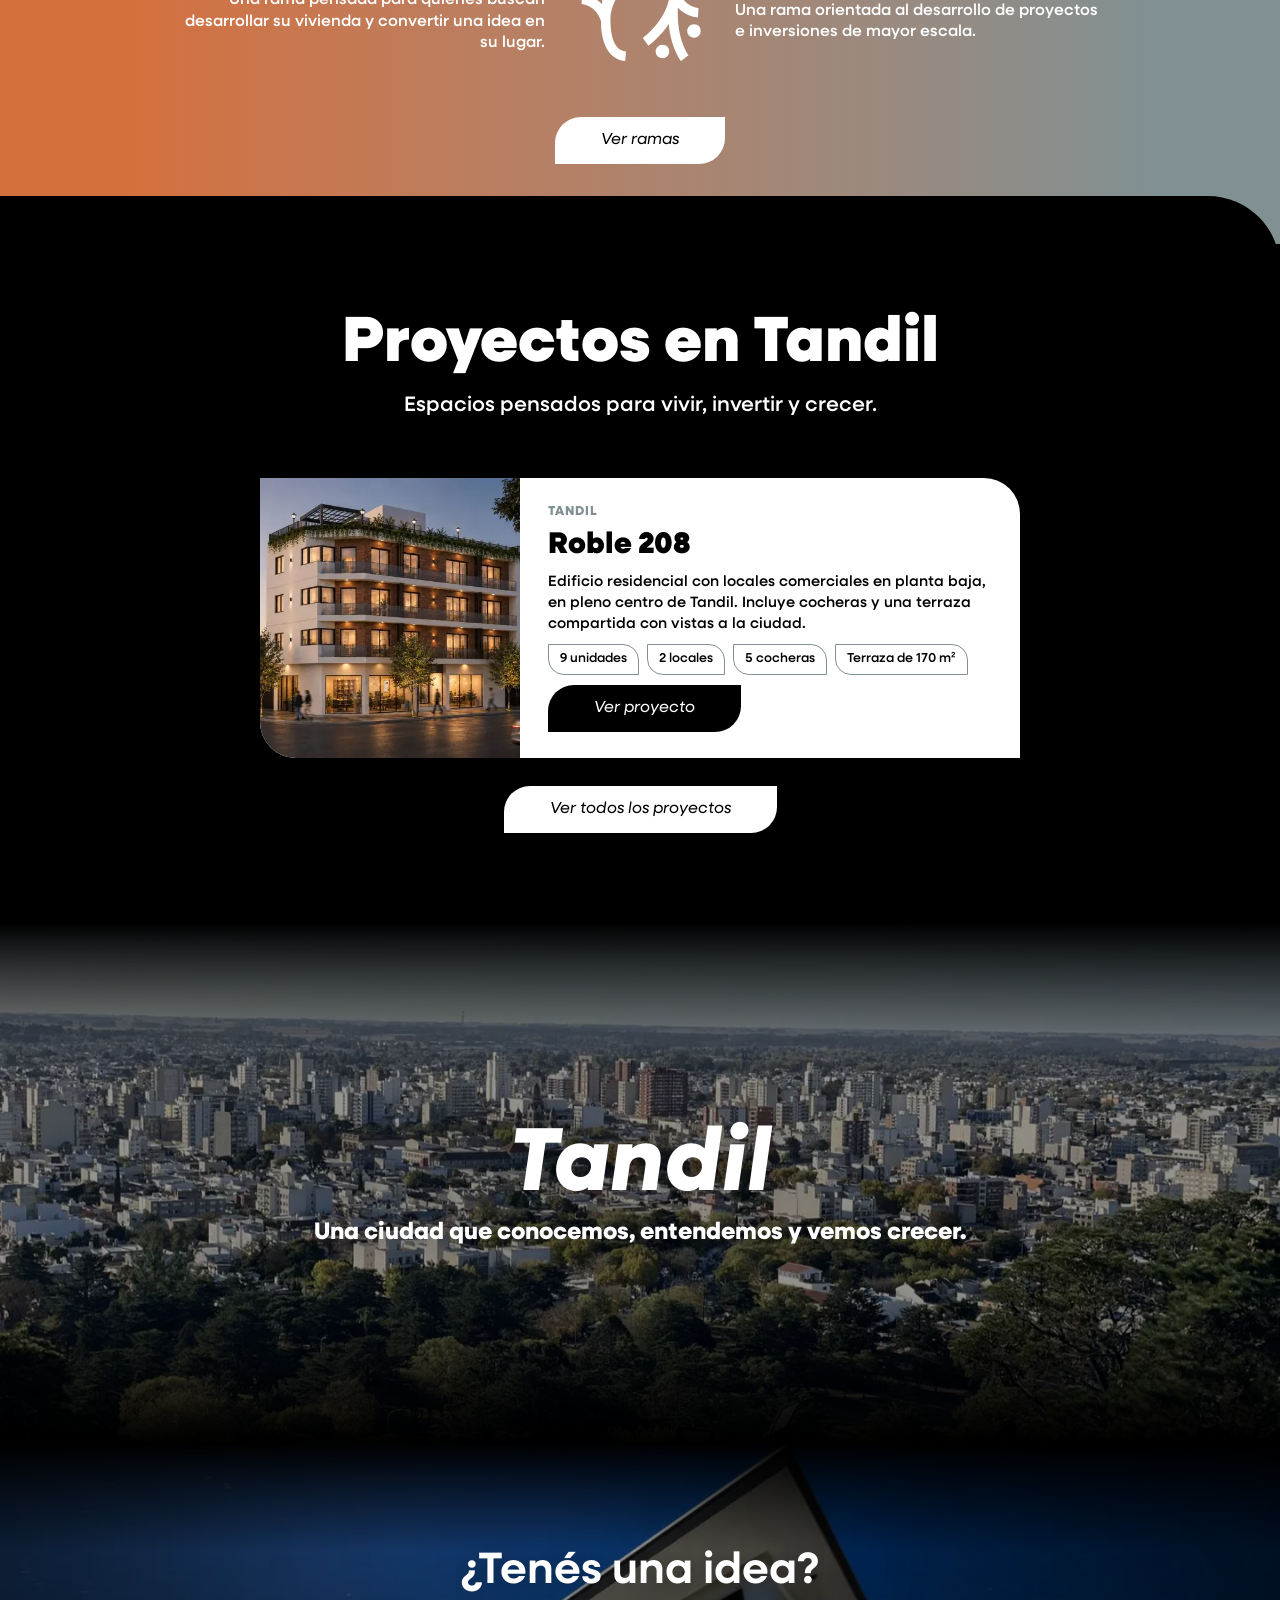
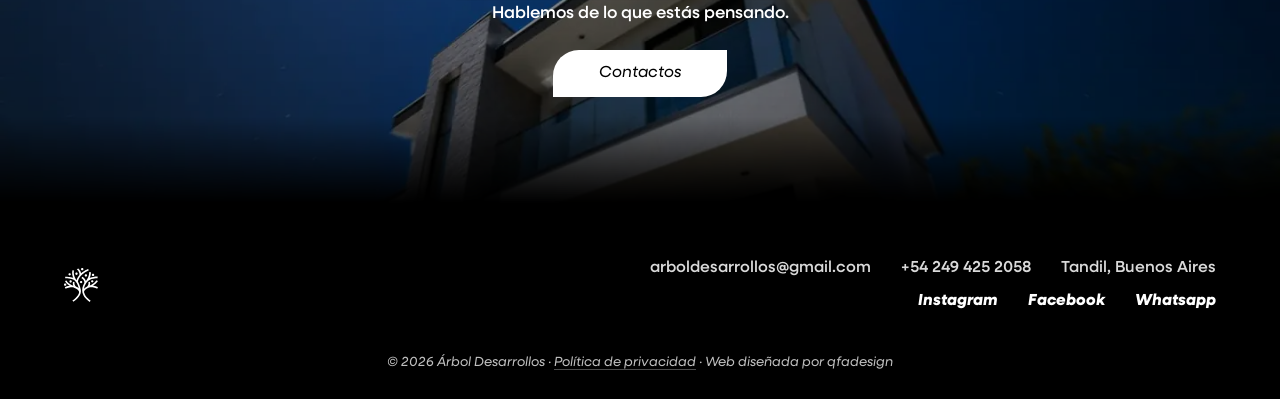
==== commit 2e3f7bb8: "Add files via upload" ====
--- a/index.html
+++ b/index.html
@@ -26,7 +26,7 @@
 <link rel="preload" as="font" type="font/woff2" href="/fonts/neulis-400-500.woff2" crossorigin>
 <link rel="preload" as="font" type="font/woff2" href="/fonts/neulis-900.woff2" crossorigin>
 <link rel="preload" as="font" type="font/woff2" href="/fonts/bickham-400.woff2" crossorigin>
-<link rel="preload" as="image" type="image/webp" href="/img/edificio-contrapicado-1800.webp" imagesrcset="/img/edificio-contrapicado-640.webp 640w, /img/edificio-contrapicado-1024.webp 1024w, /img/edificio-contrapicado-1440.webp 1440w, /img/edificio-contrapicado-1800.webp 1800w" imagesizes="100vw" fetchpriority="high">
+<link rel="preload" as="image" type="image/webp" href="/img/edificio-contrapicado-1800.webp" imagesrcset="/img/edificio-contrapicado-640.webp 640w, /img/edificio-contrapicado-1024.webp 1024w, /img/edificio-contrapicado-1440.webp 1440w, /img/edificio-contrapicado-1800.webp 1800w" imagesizes="(max-width:820px) 300vw, 100vw" fetchpriority="high">
 <link rel="stylesheet" href="/css/style.css?v=20261106">
 <script type="application/ld+json">{"@context":"https://schema.org","@graph":[{"@type":["Organization","RealEstateAgent"],"@id":"https://arboldesarrollos.com/#organizacion","name":"Árbol Desarrollos","alternateName":"Árbol Desarrollos Inmobiliarios","description":"Árbol es una desarrolladora inmobiliaria de Tandil. Proyectos de vivienda (Árbol Origen) e inversión (Árbol Horizonte) con planificación y mirada a largo plazo.","url":"https://arboldesarrollos.com/","logo":{"@type":"ImageObject","url":"https://arboldesarrollos.com/icon-512.png","width":512,"height":512},"image":"https://arboldesarrollos.com/og-image.jpg","email":"arboldesarrollos@gmail.com","telephone":"+542494252058","address":{"@type":"PostalAddress","addressLocality":"Tandil","addressRegion":"Buenos Aires","addressCountry":"AR"},"areaServed":{"@type":"City","name":"Tandil","geo":{"@type":"GeoCoordinates","latitude":-37.3217,"longitude":-59.1332}},"sameAs":["https://www.instagram.com/arbol.desarrollos/","https://www.facebook.com/profile.php?id=61587335765953"],"contactPoint":{"@type":"ContactPoint","contactType":"customer service","email":"arboldesarrollos@gmail.com","telephone":"+542494252058","availableLanguage":"es"}},{"@type":"WebSite","@id":"https://arboldesarrollos.com/#sitio","url":"https://arboldesarrollos.com/","name":"Árbol Desarrollos","inLanguage":"es-AR","publisher":{"@id":"https://arboldesarrollos.com/#organizacion"}},{"@type":"WebPage","@id":"https://arboldesarrollos.com/#webpage","url":"https://arboldesarrollos.com/","name":"Árbol Desarrollos Inmobiliarios | Desarrolladora en Tandil","description":"Árbol es una desarrolladora inmobiliaria de Tandil. Proyectos de vivienda (Árbol Origen) e inversión (Árbol Horizonte) con planificación y mirada a largo plazo.","inLanguage":"es-AR","isPartOf":{"@id":"https://arboldesarrollos.com/#sitio"},"about":{"@id":"https://arboldesarrollos.com/#organizacion"},"primaryImageOfPage":{"@type":"ImageObject","url":"https://arboldesarrollos.com/og-image.jpg"}}]}</script>
 </head>
@@ -36,7 +36,7 @@
 <header><nav aria-label="Principal"><a class="logo" href="/" aria-label="Árbol Desarrollos, ir al inicio"><img src="/img/logo.svg" alt="Árbol Desarrollos" width="112" height="36"></a><button id="bg" type="button" aria-label="Abrir menú" aria-expanded="false" aria-controls="mn">☰</button><ul id="mn"><li><a href="/acerca-de/">Acerca de</a></li><li><a href="/proyectos/">Proyectos</a></li><li><a href="/ramas/">Ramas</a></li><li><a href="/preguntas-frecuentes/">FAQ</a></li><li><a href="/contacto/">Contactos</a></li></ul></nav></header>
 <main id="contenido">
 <section class="page">
-<div class="hero"><img class="bgi" src="/img/edificio-contrapicado-1800.webp" srcset="/img/edificio-contrapicado-640.webp 640w, /img/edificio-contrapicado-1024.webp 1024w, /img/edificio-contrapicado-1440.webp 1440w, /img/edificio-contrapicado-1800.webp 1800w" sizes="100vw" alt="Edificio contemporáneo visto desde abajo, con el cielo reflejado en las ventanas" width="1800" height="1012" fetchpriority="high"><h1 class="script">Raíces firmes<br>Proyectos que crecen</h1><p>Desarrolladora inmobiliaria en Tandil. Desarrollamos proyectos que transforman ideas en espacios para vivir, invertir y crecer.</p><a class="btn" href="/contacto/">Contactos</a></div>
+<div class="hero"><img class="bgi" src="/img/edificio-contrapicado-1800.webp" srcset="/img/edificio-contrapicado-640.webp 640w, /img/edificio-contrapicado-1024.webp 1024w, /img/edificio-contrapicado-1440.webp 1440w, /img/edificio-contrapicado-1800.webp 1800w" sizes="(max-width:820px) 300vw, 100vw" alt="Edificio contemporáneo visto desde abajo, con el cielo reflejado en las ventanas" width="1800" height="1012" fetchpriority="high"><h1 class="script">Raíces firmes<br>Proyectos que crecen</h1><p>Desarrolladora inmobiliaria en Tandil. Desarrollamos proyectos que transforman ideas en espacios para vivir, invertir y crecer.</p><a class="btn" href="/contacto/">Contactos</a></div>
 <div class="split"><div class="tx"><h2>Más que<br>construir.<br><em>Desarrollar</em></h2><p>En Árbol pensamos, proyectamos y desarrollamos espacios con una mirada puesta en el presente y en lo que viene.</p><a class="btn dk" href="/acerca-de/">Acerca de</a></div><div class="ph"><img src="/img/terraza-atardecer-1300.webp" srcset="/img/terraza-atardecer-640.webp 640w, /img/terraza-atardecer-1024.webp 1024w, /img/terraza-atardecer-1300.webp 1300w" sizes="(max-width:820px) 100vw, 50vw" alt="Terraza al atardecer" width="1300" height="796" loading="lazy" decoding="async"></div></div>
 <div class="ramas"><h2>Dos ramas. <span>Una misma visión.</span></h2>
 <div class="duo"><div class="l"><h3>ORIGEN</h3><p>Una rama pensada para quienes buscan desarrollar su vivienda y convertir una idea en su lugar.</p></div><div class="ic" aria-hidden="true"><span><img src="/img/rama.svg" alt="" width="110" height="58" style="--rot:-90deg"></span><span><img src="/img/rama.svg" alt="" width="110" height="58" style="--rot:90deg"></span></div><div class="r"><h3>HORIZONTE</h3><p>Una rama orientada al desarrollo de proyectos e inversiones de mayor escala.</p></div></div>
--- a/css/style.css
+++ b/css/style.css
@@ -42,8 +42,8 @@
 .split .tx p{font-size:clamp(16px,1.6vw,21px);font-weight:500;max-width:440px;line-height:1.35}
 .split.rev .tx{align-items:flex-start;text-align:left}
 .split .ph{min-height:420px;position:relative;overflow:hidden}
-.ramas{background:linear-gradient(90deg,var(--o),var(--g));text-align:center;padding:80px var(--pad)}
-.ramas h2 span{color:#fff}.ramas h2{color:#000}
+.ramas{background:linear-gradient(90deg,var(--o),var(--g));background:linear-gradient(in oklab 90deg,var(--o) 0%,var(--o) 10%,var(--g) 90%,var(--g) 100%);text-align:center;padding:80px var(--pad)}
+.ramas h2>span:not(.w){color:#fff}.ramas h2{color:#000}
 .duo{display:grid;grid-template-columns:1fr auto 1fr;gap:34px;align-items:center;max-width:920px;margin:56px auto}
 .duo h3{font-size:26px;font-style:italic;color:#000}
 .duo p{font-weight:500;line-height:1.35;margin-top:6px}
@@ -67,10 +67,10 @@
 footer small{grid-column:1/-1;text-align:center;font-style:italic;font-weight:400;opacity:.75;margin-top:16px}
 .head{padding:90px var(--pad) 40px;text-align:center}
 .head h1:not(.script){font-size:clamp(40px,6.4vw,88px)}
-.head.grad{background:linear-gradient(90deg,var(--o),var(--g));padding-bottom:70px}.head.grad h1{color:#000}.head.grad h1 span{color:#fff}
+.head.grad h1{color:#fff}
 .head h1.soft{font-size:clamp(28px,3.8vw,46px);font-weight:600}
 .head p{margin-top:16px;font-size:clamp(16px,1.8vw,21px);font-weight:500;opacity:.85}
-.sec{padding:20px var(--pad) 90px;max-width:1240px;margin:auto}.head.grad+.sec{padding-top:60px}
+.sec{padding:20px var(--pad) 90px;max-width:1240px;margin:auto}.head.grad+.sec{padding-top:20px}
 .cards{display:grid;grid-template-columns:repeat(auto-fit,minmax(280px,1fr));gap:28px}
 .card{padding:38px;border-radius:0 var(--r) 0 var(--r);background:#fff;color:#000}
 .card.or{background:var(--o)}.card.gr{background:var(--g)}
@@ -98,10 +98,6 @@
 .via{display:flex;flex-wrap:wrap;gap:16px;justify-content:center;max-width:620px;margin:0 auto}
 .via .btn{flex:1 1 240px;text-align:center;padding:14px 20px}
 .alt{text-align:center;font-style:italic;font-weight:500;opacity:.75;margin:34px 0 26px}
-.js .rv{opacity:0}
-.js .rv.in{opacity:1;animation:rv .85s cubic-bezier(.2,.7,.2,1) backwards;animation-delay:var(--dl,0s)}
-@keyframes rv{from{opacity:0;transform:translateY(28px)}to{opacity:1;transform:none}}
-@media(prefers-reduced-motion:reduce){.js .rv{opacity:1}.js .rv.in{animation:none}}
 .back{display:inline-block;margin-bottom:18px;font-weight:500;font-size:15px;opacity:.8;border-bottom:2px solid transparent;transition:.2s}
 .back:hover{opacity:1;border-color:var(--d)}
 .head .tag{display:block;margin-bottom:10px}
@@ -155,11 +151,13 @@
 .split .tx{align-items:flex-start;text-align:left;padding:56px var(--pad)}
 .split .ph{min-height:320px;order:-1}
 .duo{grid-template-columns:1fr;text-align:center;gap:22px}.duo .l,.duo .r{text-align:center}.ic{margin:auto}
-.ramas{background:linear-gradient(180deg,var(--o),var(--g))}
+.ramas{background:linear-gradient(180deg,var(--o),var(--g));background:linear-gradient(in oklab 180deg,var(--o) 0%,var(--o) 8%,var(--g) 92%,var(--g) 100%)}
 footer{grid-template-columns:1fr;text-align:center}footer img{margin:auto}footer .flogo{margin:auto}footer ul{justify-content:center}
 }
 
 .bgi{position:absolute;inset:0;width:100%;height:100%;object-fit:cover;z-index:-2}
+.hero,.tan,.cta{overflow:hidden}
+.hero .bgi,.tan .bgi,.cta .bgi{top:-8%;bottom:auto;height:116%;will-change:transform}
 .cta .bgi{object-position:center 90%}
 .split .ph img,.gal img,.pro .pimg img{position:absolute;inset:0;width:100%;height:100%;object-fit:cover;min-height:0}
 .planos a{display:block}
@@ -278,3 +276,109 @@
 .legal a:hover{border-color:#fff}
 footer small a{border-bottom:1px solid rgba(255,255,255,.4)}footer small a:hover{border-color:#fff}
 .fnote{font-size:13px;opacity:.7;text-align:center;margin-top:4px}.fnote a{border-bottom:1px solid currentColor}
+
+/* ============ ANIMACIONES ============ */
+/* aparición general: fundido + ascenso suave */
+.js .rv,.js .rw,.js .rl{opacity:0}
+.js .rv.in{opacity:1;animation:rv 1.1s cubic-bezier(.16,1,.3,1) backwards;animation-delay:var(--dl,0s)}
+@keyframes rv{from{opacity:0;transform:translateY(26px)}to{opacity:1;transform:none}}
+/* imágenes: fundido + zoom lento hacia su tamaño */
+.js .rv.ri.in{animation:rvf 1.2s ease backwards;animation-delay:var(--dl,0s)}
+@keyframes rvf{from{opacity:0}to{opacity:1}}
+.js .rv.ri.in img,.js .rv.pro.in .pimg img{animation:zm 1.9s cubic-bezier(.16,1,.3,1) backwards;animation-delay:var(--dl,0s)}
+@keyframes zm{from{transform:scale(1.14)}to{transform:none}}
+/* titulares: palabra por palabra con máscara */
+.js .rw{opacity:1}
+.w{display:inline-block;overflow:hidden;vertical-align:top;padding:.08em .12em .16em;margin:-.08em -.12em -.16em}
+.wi{display:inline-block}
+.js .rw .wi{transform:translateY(135%)}
+.js .rw.in .wi{transform:none;transition:transform 1.05s cubic-bezier(.16,1,.3,1) calc(var(--dl,0s) + var(--i,0)*.07s)}
+/* titular script del hero: línea por línea */
+.js .rl{opacity:1}
+.ln{display:block}
+.js .rl .ln{opacity:0;transform:translateY(.16em);filter:blur(6px)}
+.js .rl.in .ln{opacity:1;transform:none;filter:none;transition:opacity 1.2s ease calc(var(--dl,0s) + var(--i,0)*.2s),transform 1.4s cubic-bezier(.16,1,.3,1) calc(var(--dl,0s) + var(--i,0)*.2s),filter 1.2s ease calc(var(--dl,0s) + var(--i,0)*.2s)}
+/* hero: acercamiento lento de la foto */
+.rd .hero .bgi{animation:kb 2.8s cubic-bezier(.16,1,.3,1) backwards}
+@keyframes kb{from{scale:1.1}to{scale:1}}
+/* barra superior */
+header nav{transition:transform .9s cubic-bezier(.16,1,.3,1),box-shadow .4s ease}
+html.ld:not(.rd) header nav{transform:translateY(-100%)}
+header.scr nav{box-shadow:0 1px 0 rgba(255,255,255,.1)}
+header nav ul a{position:relative;border-bottom:0}
+header nav ul a::after{content:"";position:absolute;left:0;right:0;bottom:0;height:2px;background:var(--d);transform:scaleX(0);transform-origin:left;transition:transform .45s cubic-bezier(.16,1,.3,1)}
+header nav ul a:hover::after,header nav ul a.on::after{transform:scaleX(1)}
+/* tarjetas */
+.card,.sc,.planos figure{transition:transform .5s cubic-bezier(.16,1,.3,1),box-shadow .5s ease}
+.card:hover,.sc:hover,.planos figure:hover{transform:translateY(-5px);box-shadow:0 18px 40px rgba(0,0,0,.35)}
+.sc:hover{box-shadow:0 18px 40px rgba(255,255,255,.06)}
+.btn:active{transform:none}
+details p{animation:dd .5s cubic-bezier(.16,1,.3,1)}
+@keyframes dd{from{opacity:0;transform:translateY(-6px)}to{opacity:.85;transform:none}}
+.lb:not([hidden]){animation:lbi .35s ease}
+.lb:not([hidden]) img{animation:lbz .5s cubic-bezier(.16,1,.3,1)}
+@keyframes lbi{from{opacity:0}to{opacity:1}}
+@keyframes lbz{from{transform:scale(.97)}to{transform:none}}
+.tp:not([hidden]){animation:in .6s cubic-bezier(.16,1,.3,1)}
+
+/* ============ PANTALLA DE CARGA ============ */
+#ldr{display:none}
+html.ld{overflow:hidden}
+html.ld #ldr{display:block;position:fixed;inset:0;z-index:100;cursor:pointer}
+.ld-p{position:absolute;left:0;right:0;height:50.3%;background:#000;transition:transform 1s cubic-bezier(.76,0,.24,1) .3s}
+.ld-t{top:0}.ld-b{bottom:0}
+#ldr.out .ld-t{transform:translateY(-101%)}
+#ldr.out .ld-b{transform:translateY(101%)}
+.ld-c{position:absolute;inset:0;display:grid;place-items:center;transition:opacity .35s ease}
+#ldr.out .ld-c{opacity:0}
+.ld-m{width:min(74vw,520px);height:auto;overflow:visible;animation:ldslide .95s cubic-bezier(.7,0,.2,1) 1.55s both}
+@keyframes ldslide{from{transform:translateX(41.5%) scale(1.24)}to{transform:none}}
+.ld-g{transform-box:fill-box;transform-origin:50% 100%;animation:ldgrow 1.1s cubic-bezier(.65,0,.25,1) .1s backwards}
+@keyframes ldgrow{from{transform:scaleY(0)}to{transform:none}}
+.ld-l{transform-box:fill-box;transform-origin:center;animation:ldpop .6s cubic-bezier(.2,.8,.2,1) var(--d,0s) backwards}
+@keyframes ldpop{from{transform:scale(0);opacity:0}to{transform:none;opacity:1}}
+.ld-k{transform-box:fill-box;transform-origin:0 50%;animation:ldwipe .95s cubic-bezier(.7,0,.2,1) 1.65s backwards}
+@keyframes ldwipe{from{transform:scaleX(0)}to{transform:none}}
+.ld-t2{animation:ldfade .8s ease 2.15s backwards}
+@keyframes ldfade{from{opacity:0}to{opacity:1}}
+
+@media(prefers-reduced-motion:reduce){
+.js .rv,.js .rw,.js .rl{opacity:1}
+.js .rv.in,.js .rv.ri.in,.js .rv.in img,.rd .hero .bgi,.tp:not([hidden]),details p{animation:none}
+.js .rw .wi,.js .rl .ln{transform:none;filter:none;opacity:1;transition:none}
+.card,.sc,.planos figure,header nav{transition:none}
+.card:hover,.sc:hover,.planos figure:hover{transform:none}
+.hero .bgi,.tan .bgi,.cta .bgi{transform:none!important}
+}
+
+/* ============ INTEGRACIÓN VISUAL ============ */
+/* las fotos de fondo se funden con las secciones negras de arriba y abajo */
+.hero::before{background:linear-gradient(180deg,rgba(0,0,0,.34) 0%,rgba(0,0,0,.16) 42%,rgba(0,0,0,.42) 100%)}
+.tan::before{background:linear-gradient(180deg,#000 0%,rgba(0,0,0,.4) 24%,rgba(0,0,0,.42) 72%,#000 100%)}
+.cta::before{background:linear-gradient(180deg,#000 0%,rgba(0,0,0,.42) 30%,rgba(0,0,0,.5) 76%,#000 100%)}
+.hero h1,.hero p,.tan h2,.tan p,.cta h2,.cta p{text-shadow:0 2px 28px rgba(0,0,0,.4)}
+/* las imágenes aparecen con un fundido al cargar, sin "saltos" */
+.js img.im{opacity:0;transition:opacity .9s ease}
+.js img.im.ok{opacity:1}
+/* transición suave entre páginas */
+main,footer{transition:opacity .32s ease}
+html.leave main,html.leave footer{opacity:0}
+@media(prefers-reduced-motion:reduce){.js img.im{opacity:1;transition:none}main,footer{transition:none}}
+
+/* ============ BLOQUES ENCASTRADOS (menos "cajas separadas") ============ */
+:root{--ov:48px;--rc:72px}
+.hero{padding-bottom:calc(60px + var(--ov))}
+*:not(.split)+.split,.split+.ramas,.ramas+.head{position:relative;z-index:1;margin-top:calc(var(--ov)*-1);border-radius:0 var(--rc) 0 0}
+*:not(.split)+.split{overflow:hidden}
+.ramas+.head{background:#000;padding-top:calc(90px + var(--ov)/2)}
+/* encabezado degradé: se funde con el negro de abajo */
+/* título de Acerca de: más aire antes del primer bloque blanco */
+.head.sp{padding-bottom:calc(90px + var(--ov))}
+@media(max-width:820px){:root{--ov:32px;--rc:44px}}
+
+/* celular: foto principal menos ampliada (se veía borrosa) */
+@media(max-width:820px){
+.hero{min-height:min(600px,calc(100svh - 62px))}
+.hero .bgi,.tan .bgi,.cta .bgi{top:0;height:100%;will-change:auto}
+.rd .hero .bgi{animation:none}
+}
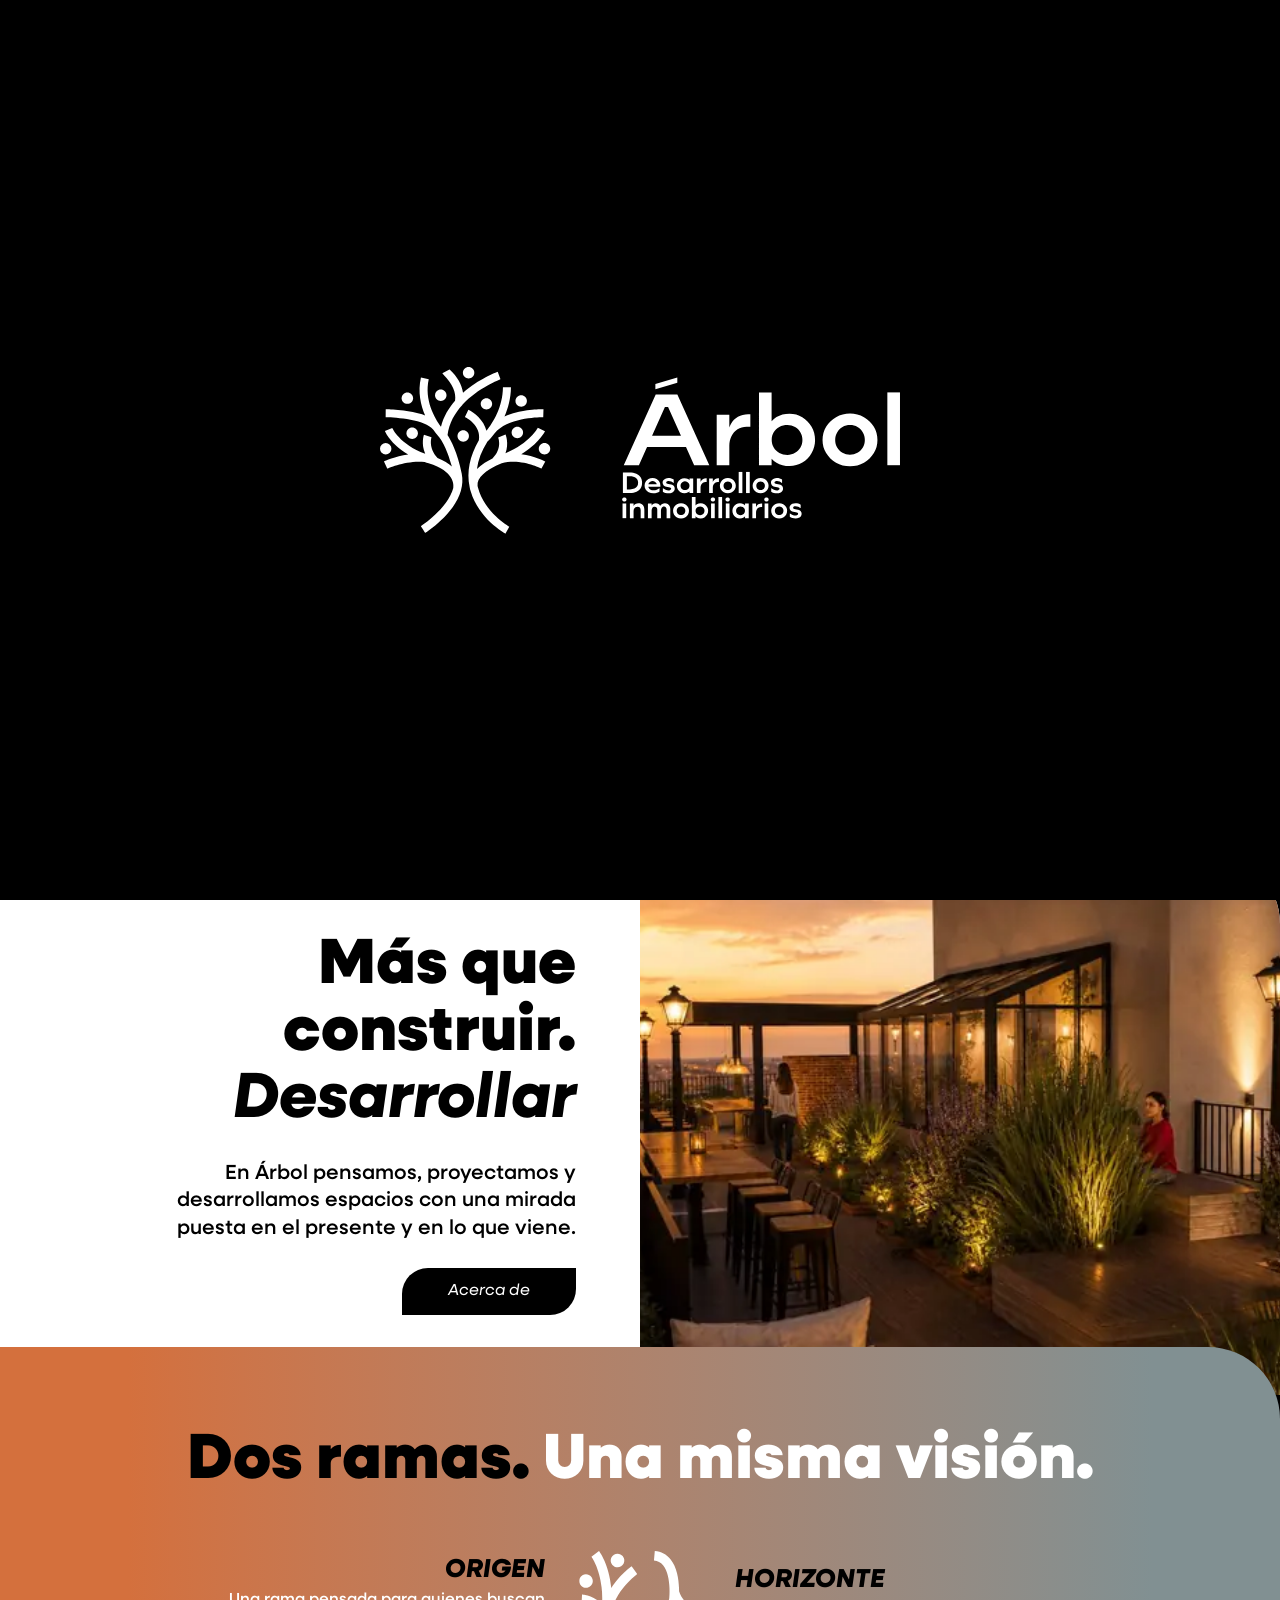
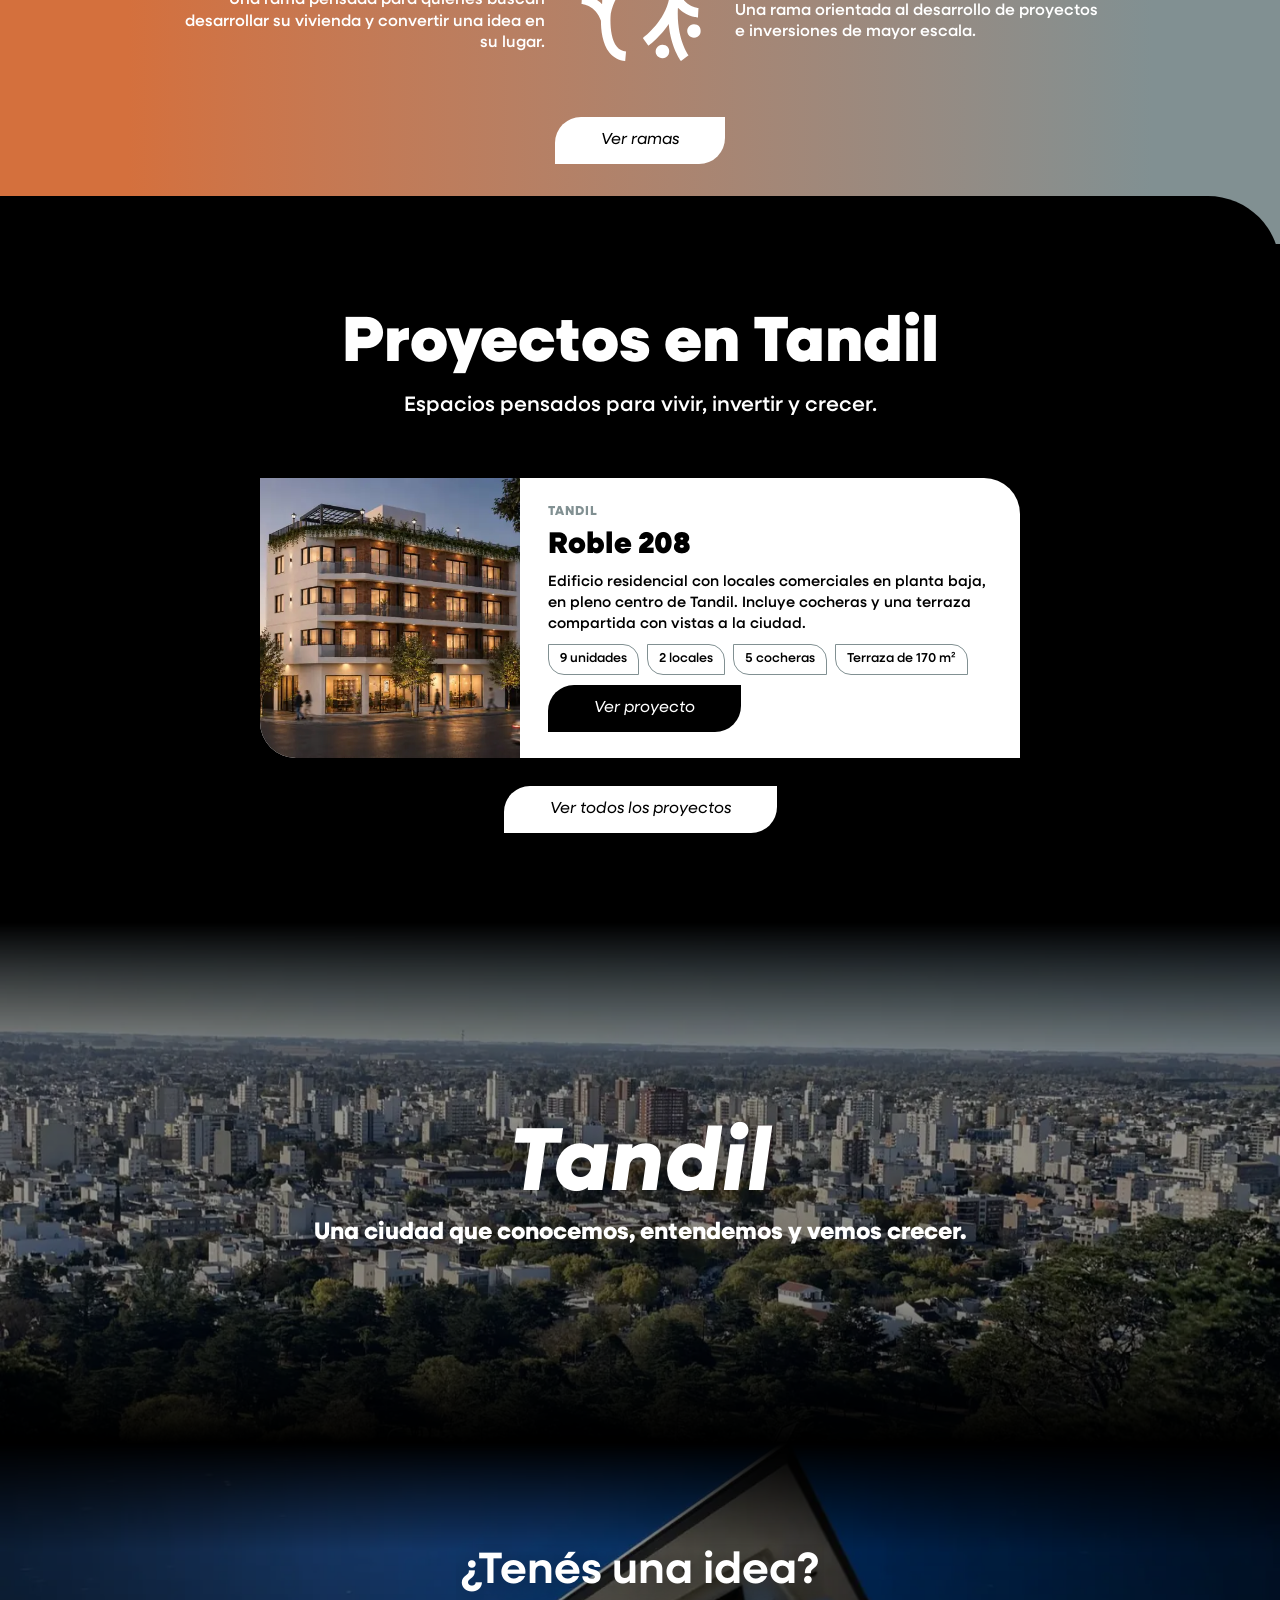
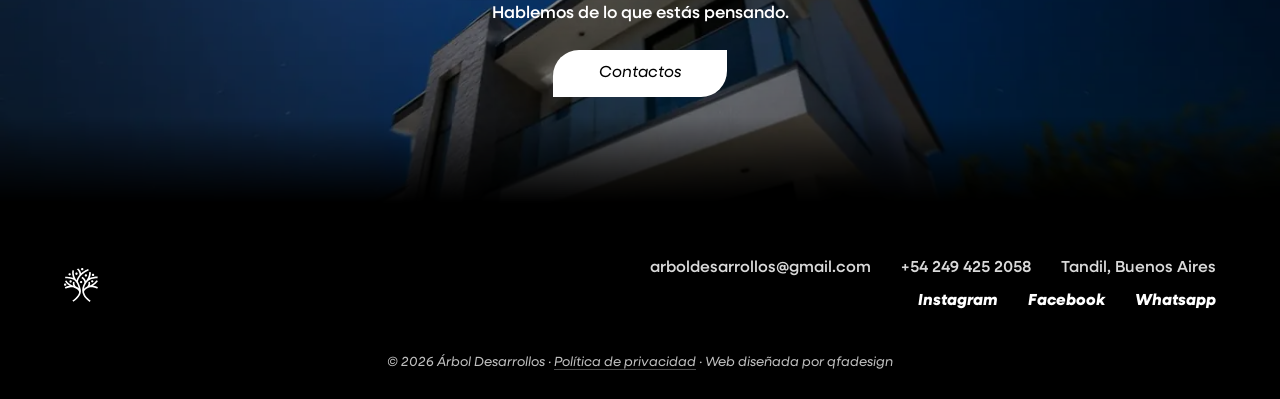
==== commit 49dafc32: "Add files via upload" ====
--- a/index.html
+++ b/index.html
@@ -26,17 +26,17 @@
 <link rel="preload" as="font" type="font/woff2" href="/fonts/neulis-400-500.woff2" crossorigin>
 <link rel="preload" as="font" type="font/woff2" href="/fonts/neulis-900.woff2" crossorigin>
 <link rel="preload" as="font" type="font/woff2" href="/fonts/bickham-400.woff2" crossorigin>
-<link rel="preload" as="image" type="image/webp" href="/img/edificio-contrapicado-1800.webp" imagesrcset="/img/edificio-contrapicado-640.webp 640w, /img/edificio-contrapicado-1024.webp 1024w, /img/edificio-contrapicado-1440.webp 1440w, /img/edificio-contrapicado-1800.webp 1800w" imagesizes="(max-width:820px) 300vw, 100vw" fetchpriority="high">
-<link rel="stylesheet" href="/css/style.css?v=20261106">
+<link rel="preload" as="image" type="image/webp" href="/img/edificio-hero-1920.webp" imagesrcset="/img/edificio-hero-640.webp 640w, /img/edificio-hero-1024.webp 1024w, /img/edificio-hero-1440.webp 1440w, /img/edificio-hero-1920.webp 1920w, /img/edificio-hero-2576.webp 2576w" imagesizes="(max-width:820px) 300vw, 100vw" fetchpriority="high">
+<link rel="stylesheet" href="/css/style.css?v=20261109">
 <script type="application/ld+json">{"@context":"https://schema.org","@graph":[{"@type":["Organization","RealEstateAgent"],"@id":"https://arboldesarrollos.com/#organizacion","name":"Árbol Desarrollos","alternateName":"Árbol Desarrollos Inmobiliarios","description":"Árbol es una desarrolladora inmobiliaria de Tandil. Proyectos de vivienda (Árbol Origen) e inversión (Árbol Horizonte) con planificación y mirada a largo plazo.","url":"https://arboldesarrollos.com/","logo":{"@type":"ImageObject","url":"https://arboldesarrollos.com/icon-512.png","width":512,"height":512},"image":"https://arboldesarrollos.com/og-image.jpg","email":"arboldesarrollos@gmail.com","telephone":"+542494252058","address":{"@type":"PostalAddress","addressLocality":"Tandil","addressRegion":"Buenos Aires","addressCountry":"AR"},"areaServed":{"@type":"City","name":"Tandil","geo":{"@type":"GeoCoordinates","latitude":-37.3217,"longitude":-59.1332}},"sameAs":["https://www.instagram.com/arbol.desarrollos/","https://www.facebook.com/profile.php?id=61587335765953"],"contactPoint":{"@type":"ContactPoint","contactType":"customer service","email":"arboldesarrollos@gmail.com","telephone":"+542494252058","availableLanguage":"es"}},{"@type":"WebSite","@id":"https://arboldesarrollos.com/#sitio","url":"https://arboldesarrollos.com/","name":"Árbol Desarrollos","inLanguage":"es-AR","publisher":{"@id":"https://arboldesarrollos.com/#organizacion"}},{"@type":"WebPage","@id":"https://arboldesarrollos.com/#webpage","url":"https://arboldesarrollos.com/","name":"Árbol Desarrollos Inmobiliarios | Desarrolladora en Tandil","description":"Árbol es una desarrolladora inmobiliaria de Tandil. Proyectos de vivienda (Árbol Origen) e inversión (Árbol Horizonte) con planificación y mirada a largo plazo.","inLanguage":"es-AR","isPartOf":{"@id":"https://arboldesarrollos.com/#sitio"},"about":{"@id":"https://arboldesarrollos.com/#organizacion"},"primaryImageOfPage":{"@type":"ImageObject","url":"https://arboldesarrollos.com/og-image.jpg"}}]}</script>
 </head>
 <body>
-<div id="ldr" aria-hidden="true"><div class="ld-p ld-t"></div><div class="ld-p ld-b"></div><div class="ld-c"><svg class="ld-m" viewBox="0 0 301.35 96.59" fill="#fff" focusable="false"><defs><clipPath id="ldg"><rect class="ld-g" x="-6" y="-6" width="114" height="110"/></clipPath><clipPath id="ldw"><rect class="ld-k" x="136" y="-2" width="168" height="100"/></clipPath></defs><g clip-path="url(#ldg)"><path d="M95.61,37.23l-4.15-2.08c-.05.1-4.71,8.96-18.74,14.81,2.15-5.69.15-10.58.04-10.86l-4.28,1.8c.11.26,2.54,6.48-3.3,12.09-2.68,1.3-6.24,3.34-9,6.09.69-5.14,2.72-10.44,6.1-15.85.62-.59,2.25-2.24,4.17-4.8,8.02-9.67,27.86-9.26,28.15-9.25h0l.07-2.32.07-2.32c-.67-.01-12.6-.28-22.6,4.21,2.08-4.71,3.67-10.43,3.75-16.97l-4.64-.06c-.15,11.78-5.95,20.77-9.54,25.21-1.57-6.25-7.03-10.51-10.49-12.18l-2.01,4.18c.4.2,9.78,4.88,8.09,13.59-5.36,9.28-7.15,18.37-5.35,27.05.11.87.32,1.73.65,2.6,4.59,15.63,19.41,24.04,20.06,24.4l2.26-4.05c-.14-.08-14.49-8.25-18.15-22.66-.09-.36-.17-.72-.24-1.08-.1-1.09.09-2.17.59-3.25,2.31-4.96,10.42-8.73,13.41-9.79,11.31-3.06,22.93,3.08,23.05,3.14l2.21-4.08c-.36-.19-6.18-3.29-13.91-4.27,10.02-6.06,13.56-12.94,13.75-13.31Z"/><path d="M39.15,39.41c.83-6.95,4.26-12.77,8.56-17.45h.02s0-.02,0-.03c9.06-9.87,21.91-14.75,22.1-14.82l-1.61-4.35c-.74.27-11.04,4.17-20.1,12.2-.71-4.8-3.19-9.24-7.78-13.48l-.08.04-4.15,2.07c.45.59.47.61.85,1.01,4.86,5.11,7.42,9.95,6.53,15.01-3.63,4.17-6.65,9.16-8.16,14.99-3.66-4.96-9.77-15.45-7.08-27.47l-4.53-1.02c-1.89,8.42-.15,16.02,2.44,21.97-9.03-3.34-21.03-3.54-22.85-3.55l-.03,4.64c6.18.04,23.03,1.39,27.51,7.12,1.8,2.55,3.29,4.15,3.64,4.52.34.41,4.21,5.27,7.23,16.9-2-1.79-4.68-3.5-8.32-4.96-5.44-5.8-3.56-11.73-3.48-11.99l-2.2-.75-2.19-.77c-.1.27-1.76,5.21.73,11.05-14.96-5.59-19.04-14.88-19.08-14.98l-4.29,1.76c.16.39,3.22,7.6,13.52,13.68-7.68,1.11-13.69,3.83-14.04,4l1.94,4.21c.11-.05,11.12-5.04,21.66-3.85.73.25,1.48.5,2.26.74,15.13,4.58,14.58,12.69,14.31,14.3-3.28,12.07-18.62,21.99-18.8,22.11l1.25,1.96,1.25,1.96c.83-.53,16.79-10.83,20.71-24.48h0s.02-.09.05-.22c.85-3.05,1.09-6.26.43-9.57-2.53-12.64-6.31-19.58-8.25-22.51Z"/></g><path class="ld-l" style="--d:0.81s" d="M21.95,38.42c0-1.83-1.48-3.31-3.31-3.31s-3.31,1.48-3.31,3.31,1.48,3.31,3.31,3.31,3.31-1.48,3.31-3.31Z"/><path class="ld-l" style="--d:1.05s" d="M15.85,21.36c1.83,0,3.31-1.48,3.31-3.31s-1.48-3.31-3.31-3.31-3.31,1.48-3.31,3.31,1.48,3.31,3.31,3.31Z"/><path class="ld-l" style="--d:1.06s" d="M35.21,19.66c1.83,0,3.31-1.48,3.31-3.31s-1.48-3.31-3.31-3.31-3.31,1.48-3.31,3.31,1.48,3.31,3.31,3.31Z"/><path class="ld-l" style="--d:1.21s" d="M51.35,6.63c1.83,0,3.31-1.48,3.31-3.31s-1.48-3.31-3.31-3.31-3.31,1.48-3.31,3.31,1.48,3.31,3.31,3.31Z"/><path class="ld-l" style="--d:1.01s" d="M58.37,21.36c0,1.83,1.48,3.31,3.31,3.31s3.31-1.48,3.31-3.31-1.48-3.31-3.31-3.31-3.31,1.48-3.31,3.31Z"/><path class="ld-l" style="--d:0.8s" d="M48.22,36.7c-1.83,0-3.31,1.48-3.31,3.31s1.48,3.31,3.31,3.31,3.31-1.48,3.31-3.31-1.48-3.31-3.31-3.31Z"/><path class="ld-l" style="--d:1.03s" d="M81.82,22.98c1.83,0,3.31-1.48,3.31-3.31s-1.48-3.31-3.31-3.31-3.31,1.48-3.31,3.31,1.48,3.31,3.31,3.31Z"/><path class="ld-l" style="--d:0.82s" d="M76.28,37.95c0,1.83,1.48,3.31,3.31,3.31s3.31-1.48,3.31-3.31-1.48-3.31-3.31-3.31-3.31,1.48-3.31,3.31Z"/><path class="ld-l" style="--d:0.71s" d="M95.33,44.09c-1.83,0-3.31,1.48-3.31,3.31s1.48,3.31,3.31,3.31,3.31-1.48,3.31-3.31-1.48-3.31-3.31-3.31Z"/><circle class="ld-l" style="--d:0.71s" cx="3.31" cy="47.41" r="3.31"/><g clip-path="url(#ldw)"><g class="ld-t2"><path d="M148.66,72.34c1.05-.48,1.85-1.16,2.4-2.06.55-.9.82-1.96.82-3.18s-.28-2.3-.85-3.19c-.57-.89-1.4-1.57-2.5-2.05-1.1-.48-2.43-.71-4-.71h-3.76v11.91h4.12c1.46,0,2.72-.24,3.77-.71ZM143.07,70.93v-7.66h1.63c1.62,0,2.84.33,3.66,1,.82.66,1.22,1.61,1.22,2.83,0,.81-.18,1.49-.54,2.07-.36.57-.89,1.01-1.59,1.31-.7.3-1.58.45-2.62.45h-1.77Z"/><path d="M158.37,73.23c.77,0,1.48-.1,2.12-.3.64-.2,1.14-.45,1.49-.76v-1.9h-.1c-.41.36-.91.65-1.49.87-.58.22-1.23.32-1.93.32-.64,0-1.18-.11-1.63-.34-.45-.23-.8-.54-1.04-.94-.14-.23-.22-.47-.28-.73h6.95c.02-.2.03-.42.03-.65,0-.83-.19-1.58-.58-2.25-.39-.67-.92-1.21-1.6-1.59-.68-.39-1.46-.58-2.35-.58s-1.68.2-2.38.59c-.7.39-1.25.92-1.65,1.59-.4.67-.6,1.42-.6,2.24s.21,1.56.62,2.24,1,1.21,1.77,1.6,1.65.59,2.65.59ZM155.74,67.41c.21-.41.51-.73.89-.96.39-.23.83-.35,1.34-.35s.94.11,1.32.34.67.55.88.96c.09.18.15.38.2.59h-4.84c.05-.2.11-.4.21-.58Z"/><path d="M170.38,71.89c.29-.41.43-.88.43-1.4,0-.66-.21-1.2-.63-1.64s-1.17-.72-2.26-.86c-.6-.09-1.05-.18-1.34-.27s-.49-.19-.58-.31c-.09-.11-.14-.26-.14-.43s.06-.32.18-.45c.12-.13.29-.24.5-.31.22-.08.46-.12.75-.12.52,0,1.04.11,1.55.32.51.22.93.49,1.26.82h.12v-1.99c-.35-.27-.8-.48-1.34-.64-.54-.15-1.1-.23-1.68-.23-.67,0-1.27.12-1.79.35-.52.23-.93.55-1.21.94-.28.4-.43.84-.43,1.33,0,.62.22,1.17.65,1.62.44.46,1.18.75,2.22.88.59.08,1.04.17,1.34.26.3.1.5.2.6.31.1.11.15.26.15.43,0,.2-.07.38-.2.53-.13.15-.31.26-.55.35-.24.09-.51.13-.8.13-.52,0-1.07-.11-1.65-.33-.58-.22-1.08-.52-1.5-.89h-.1v1.94c.37.3.87.54,1.5.72.62.19,1.24.28,1.85.28.71,0,1.34-.12,1.86-.36s.94-.56,1.22-.98Z"/><path d="M181.5,73.06v-8.51h-2.13v1.11c-.24-.27-.52-.5-.83-.69-.62-.38-1.36-.57-2.19-.57-.77,0-1.49.2-2.14.59s-1.18.93-1.57,1.61c-.39.68-.59,1.42-.59,2.21s.19,1.53.58,2.21c.39.68.91,1.22,1.56,1.61.66.39,1.38.59,2.16.59.84,0,1.57-.19,2.19-.57.32-.19.59-.42.83-.69v1.11h2.13ZM179,70.08c-.23.39-.54.69-.94.91-.4.22-.85.33-1.35.33s-.91-.11-1.29-.34c-.39-.23-.69-.53-.91-.91-.22-.38-.33-.8-.33-1.27s.11-.89.33-1.27c.22-.38.52-.68.91-.91.39-.23.82-.34,1.29-.34s.95.11,1.35.33c.4.22.72.52.94.91.23.39.34.81.34,1.28s-.11.89-.34,1.28Z"/><path d="M183.63,64.55v8.51h2.13v-3.25c0-.58.12-1.11.36-1.61.24-.49.58-.88,1.02-1.17.44-.29.95-.43,1.51-.43h.65v-2.11h-.37c-.63,0-1.21.14-1.71.43-.5.29-.9.69-1.19,1.21-.12.21-.19.44-.26.67v-2.24h-2.13Z"/><path d="M196.4,64.48h-.37c-.63,0-1.21.14-1.71.43-.5.29-.9.69-1.19,1.21-.12.21-.19.44-.26.67v-2.24h-2.13v8.51h2.13v-3.25c0-.58.12-1.11.36-1.61.24-.49.58-.88,1.02-1.17.44-.29.95-.43,1.51-.43h.65v-2.11Z"/><path d="M205.6,71.02c.4-.67.6-1.41.6-2.22s-.2-1.55-.6-2.22c-.4-.67-.96-1.21-1.67-1.61-.71-.4-1.49-.6-2.34-.6s-1.65.2-2.36.6c-.71.4-1.27.93-1.67,1.61s-.6,1.42-.6,2.22.2,1.55.6,2.22.96,1.21,1.67,1.61c.71.4,1.49.6,2.36.6s1.63-.2,2.34-.6c.71-.4,1.26-.93,1.67-1.61ZM203.74,70.07c-.22.38-.52.68-.91.9-.39.22-.8.33-1.26.33s-.88-.11-1.26-.33c-.37-.22-.67-.52-.89-.9-.22-.38-.33-.8-.33-1.27s.11-.89.33-1.27c.22-.38.52-.68.9-.9.38-.22.8-.33,1.27-.33s.87.11,1.25.33c.38.22.68.52.9.9.22.38.33.8.33,1.27s-.11.89-.33,1.27Z"/><rect x="207.87" y="60.81" width="2.13" height="12.25"/><rect x="212.14" y="60.81" width="2.13" height="12.25"/><path d="M218.22,72.63c.71.4,1.49.6,2.36.6s1.63-.2,2.34-.6c.71-.4,1.26-.93,1.67-1.61s.6-1.41.6-2.22-.2-1.55-.6-2.22-.96-1.21-1.67-1.61c-.71-.4-1.49-.6-2.34-.6s-1.65.2-2.36.6c-.71.4-1.26.93-1.67,1.61-.4.67-.6,1.42-.6,2.22s.2,1.55.6,2.22c.4.67.96,1.21,1.67,1.61ZM218.4,67.54c.22-.38.52-.68.9-.9.38-.22.8-.33,1.27-.33s.87.11,1.25.33c.38.22.68.52.9.9.22.38.33.8.33,1.27s-.11.89-.33,1.27c-.22.38-.52.68-.91.9-.39.22-.81.33-1.26.33s-.88-.11-1.26-.33c-.37-.22-.67-.52-.89-.9-.22-.38-.33-.8-.33-1.27s.11-.89.33-1.27Z"/><path d="M229.33,66.22c.22-.08.46-.12.75-.12.52,0,1.04.11,1.55.32.51.22.93.49,1.26.82h.12v-1.99c-.35-.27-.8-.48-1.34-.64-.54-.15-1.1-.23-1.68-.23-.67,0-1.27.12-1.79.35-.52.23-.93.55-1.21.94-.28.4-.43.84-.43,1.33,0,.62.22,1.17.65,1.62.44.46,1.18.75,2.22.88.59.08,1.04.17,1.34.26.3.1.5.2.6.31.1.11.15.26.15.43,0,.2-.07.38-.2.53-.13.15-.31.26-.55.35-.24.09-.51.13-.8.13-.52,0-1.07-.11-1.65-.33-.58-.22-1.08-.52-1.5-.89h-.1v1.94c.37.3.87.54,1.5.72.62.19,1.24.28,1.85.28.71,0,1.34-.12,1.86-.36s.94-.56,1.22-.98c.29-.41.43-.88.43-1.4,0-.66-.21-1.2-.63-1.64s-1.17-.72-2.26-.86c-.6-.09-1.05-.18-1.34-.27s-.49-.19-.58-.31c-.09-.11-.14-.26-.14-.43s.06-.32.18-.45c.12-.13.29-.24.5-.31Z"/><rect x="140.56" y="79.09" width="2.13" height="8.51"/><path d="M142.27,75.79c-.19-.1-.41-.15-.66-.15s-.45.05-.65.15c-.19.1-.35.24-.46.42s-.17.37-.17.59.06.39.17.57.27.32.46.43c.19.11.41.16.65.16s.47-.05.66-.16c.19-.11.34-.25.45-.43s.16-.37.16-.57c0-.22-.05-.41-.16-.59s-.26-.31-.45-.42Z"/><path d="M149.84,78.92c-.68,0-1.28.16-1.8.47-.46.27-.81.67-1.09,1.14v-1.44h-2.13v8.51h2.13v-4.05c0-.54.1-1.01.3-1.4.2-.39.47-.69.82-.91.35-.22.74-.32,1.17-.32.58,0,1.03.18,1.35.55.32.37.48.89.48,1.57v4.56h2.13v-4.85c0-1.18-.3-2.11-.91-2.8s-1.43-1.03-2.46-1.03Z"/><path d="M166.73,79.37c-.47-.29-.99-.44-1.57-.44-.61,0-1.16.14-1.64.43-.48.28-.86.65-1.13,1.11,0,.01-.01.03-.02.04-.25-.48-.58-.86-1-1.14-.45-.29-.98-.44-1.58-.44s-1.12.15-1.56.45c-.35.24-.61.56-.82.92v-1.2h-2.13v8.51h2.13v-4.24c0-.54.09-.99.26-1.35s.4-.63.68-.82c.28-.19.58-.28.9-.28.43,0,.78.16,1.04.48s.39.73.39,1.22v4.98h2.13v-4.24c0-.54.09-.99.26-1.35s.4-.63.68-.82c.28-.19.58-.28.9-.28.44,0,.79.16,1.06.48s.39.73.39,1.22v4.98h2.13v-5.26c0-.66-.13-1.24-.39-1.76s-.62-.92-1.09-1.22Z"/><path d="M176.8,79.52c-.71-.4-1.49-.6-2.34-.6s-1.65.2-2.36.6c-.71.4-1.27.93-1.67,1.61s-.6,1.42-.6,2.22.2,1.55.6,2.22.96,1.21,1.67,1.61c.71.4,1.49.6,2.36.6s1.63-.2,2.34-.6c.71-.4,1.26-.93,1.67-1.61.4-.67.6-1.41.6-2.22s-.2-1.55-.6-2.22c-.4-.67-.96-1.21-1.67-1.61ZM176.61,84.61c-.22.38-.52.68-.91.9-.39.22-.8.33-1.26.33s-.88-.11-1.26-.33c-.37-.22-.67-.52-.89-.9-.22-.38-.33-.8-.33-1.27s.11-.89.33-1.27c.22-.38.52-.68.9-.9.38-.22.8-.33,1.27-.33s.87.11,1.25.33c.38.22.68.52.9.9.22.38.33.8.33,1.27s-.11.89-.33,1.27Z"/><path d="M188.02,79.53c-.65-.39-1.37-.59-2.15-.59-.84,0-1.57.19-2.19.57-.31.19-.59.42-.82.69v-4.85h-2.13v12.25h2.13v-1.11c.24.27.51.5.82.69.62.38,1.35.57,2.2.57.78,0,1.5-.19,2.15-.59.65-.39,1.17-.93,1.56-1.61.39-.68.58-1.42.58-2.21s-.2-1.53-.59-2.21c-.39-.68-.91-1.22-1.57-1.61ZM187.72,84.61c-.22.38-.52.68-.91.91-.39.23-.81.34-1.28.34-.51,0-.97-.11-1.37-.33-.4-.22-.72-.52-.94-.91-.23-.39-.34-.81-.34-1.28s.11-.89.34-1.28c.23-.39.54-.69.94-.91.4-.22.86-.33,1.37-.33.46,0,.89.11,1.28.34.39.23.69.53.91.91.22.38.33.8.33,1.27s-.11.89-.33,1.27Z"/><rect x="191.86" y="79.09" width="2.13" height="8.51"/><path d="M193.58,75.79c-.19-.1-.41-.15-.66-.15s-.45.05-.65.15c-.19.1-.35.24-.46.42s-.17.37-.17.59.06.39.17.57.27.32.46.43c.19.11.41.16.65.16s.47-.05.66-.16c.19-.11.34-.25.45-.43s.16-.37.16-.57c0-.22-.05-.41-.16-.59s-.26-.31-.45-.42Z"/><rect x="196.13" y="75.35" width="2.13" height="12.25"/><path d="M202.12,75.79c-.19-.1-.41-.15-.66-.15s-.45.05-.65.15c-.19.1-.35.24-.46.42s-.17.37-.17.59.06.39.17.57.27.32.46.43c.19.11.41.16.65.16s.47-.05.66-.16c.19-.11.34-.25.45-.43s.16-.37.16-.57c0-.22-.05-.41-.16-.59s-.26-.31-.45-.42Z"/><rect x="200.4" y="79.09" width="2.13" height="8.51"/><path d="M211.54,80.2c-.24-.27-.52-.5-.83-.69-.62-.38-1.36-.57-2.19-.57-.77,0-1.49.2-2.14.59s-1.18.93-1.57,1.61-.59,1.42-.59,2.21.19,1.53.58,2.21c.39.68.91,1.22,1.57,1.61.66.39,1.38.59,2.16.59.84,0,1.57-.19,2.19-.57.32-.19.59-.42.83-.69v1.11h2.13v-8.51h-2.13v1.11ZM211.17,84.62c-.23.39-.54.69-.94.91-.4.22-.85.33-1.35.33s-.91-.11-1.29-.34c-.39-.23-.69-.53-.91-.91-.22-.38-.33-.8-.33-1.27s.11-.89.33-1.27c.22-.38.52-.68.91-.91s.82-.34,1.29-.34.95.11,1.35.33c.4.22.72.52.94.91.23.39.34.81.34,1.28s-.11.89-.34,1.28Z"/><path d="M219.37,79.46c-.5.29-.9.69-1.19,1.21-.12.21-.19.44-.26.67v-2.24h-2.13v8.51h2.13v-3.25c0-.58.12-1.11.36-1.61s.58-.88,1.02-1.17.95-.43,1.51-.43h.65v-2.11h-.37c-.64,0-1.21.14-1.71.43Z"/><rect x="222.9" y="79.09" width="2.13" height="8.51"/><path d="M224.62,75.79c-.19-.1-.41-.15-.66-.15s-.45.05-.65.15-.35.24-.46.42c-.11.18-.17.37-.17.59s.06.39.17.57c.11.18.27.32.46.43.19.11.41.16.65.16s.47-.05.66-.16c.19-.11.34-.25.45-.43.11-.18.16-.37.16-.57,0-.22-.05-.41-.16-.59-.11-.18-.26-.31-.45-.42Z"/><path d="M233.68,79.52c-.71-.4-1.49-.6-2.34-.6s-1.65.2-2.36.6c-.71.4-1.27.93-1.67,1.61s-.6,1.42-.6,2.22.2,1.55.6,2.22.96,1.21,1.67,1.61c.71.4,1.49.6,2.36.6s1.63-.2,2.34-.6c.71-.4,1.26-.93,1.67-1.61.4-.67.6-1.41.6-2.22s-.2-1.55-.6-2.22c-.4-.67-.96-1.21-1.67-1.61ZM233.49,84.61c-.22.38-.52.68-.91.9-.39.22-.8.33-1.26.33s-.88-.11-1.26-.33c-.37-.22-.67-.52-.89-.9-.22-.38-.33-.8-.33-1.27s.11-.89.33-1.27c.22-.38.52-.68.9-.9.38-.22.8-.33,1.27-.33s.87.11,1.25.33c.38.22.68.52.9.9.22.38.33.8.33,1.27s-.11.89-.33,1.27Z"/><path d="M241.48,82.53c-.6-.09-1.05-.18-1.34-.27s-.49-.19-.58-.31c-.09-.11-.14-.26-.14-.43s.06-.32.18-.45c.12-.13.29-.24.5-.31.22-.08.46-.12.75-.12.52,0,1.04.11,1.55.32.51.22.93.49,1.26.82h.12v-1.99c-.35-.27-.8-.48-1.34-.64-.54-.15-1.1-.23-1.68-.23-.67,0-1.27.12-1.79.35-.52.23-.93.55-1.21.94-.28.4-.43.84-.43,1.33,0,.62.22,1.17.65,1.62.44.46,1.18.75,2.22.88.59.08,1.04.17,1.34.26.3.1.5.2.6.31.1.11.15.26.15.43,0,.2-.07.38-.2.53-.13.15-.31.26-.55.35-.24.09-.51.13-.8.13-.52,0-1.07-.11-1.65-.33-.58-.22-1.08-.52-1.5-.89h-.1v1.94c.37.3.87.54,1.5.72.62.19,1.24.28,1.85.28.71,0,1.34-.12,1.86-.36s.94-.56,1.22-.98c.29-.41.43-.88.43-1.4,0-.66-.21-1.2-.63-1.64s-1.17-.72-2.26-.86Z"/></g><path d="M154.77,46.36h22.56l4.72,10.55h8.79l-18.52-41.01h-12.54l-18.52,41.01h8.79l4.71-10.55ZM165.12,23.15h1.82l7.48,16.7h-16.75l7.45-16.7Z"/><path d="M207.45,28.87c-1.74,1-3.1,2.38-4.1,4.16-.37.66-.67,1.36-.91,2.09v-7.51h-7.32v29.3h7.32v-11.19c0-1.99.41-3.84,1.23-5.54.82-1.7,1.99-3.05,3.52-4.04,1.52-1,3.26-1.49,5.21-1.49h2.23v-7.27h-1.29c-2.19,0-4.15.5-5.89,1.49Z"/><path d="M244.72,29.1c-2.25-1.35-4.72-2.02-7.41-2.02-2.89,0-5.4.65-7.53,1.96-1.08.66-2.02,1.45-2.84,2.37V14.72h-7.32v42.19h7.32v-3.81c.82.92,1.76,1.71,2.84,2.37,2.13,1.31,4.66,1.96,7.59,1.96,2.7,0,5.17-.67,7.41-2.02,2.25-1.35,4.03-3.19,5.36-5.54,1.33-2.34,1.99-4.88,1.99-7.62s-.67-5.27-2.02-7.62c-1.35-2.34-3.14-4.19-5.39-5.54ZM243.66,46.62c-.76,1.31-1.81,2.35-3.13,3.14-1.33.78-2.79,1.17-4.39,1.17-1.76,0-3.33-.38-4.72-1.14-1.39-.76-2.47-1.81-3.25-3.14-.78-1.33-1.17-2.79-1.17-4.39s.39-3.07,1.17-4.39c.78-1.33,1.87-2.37,3.25-3.13,1.39-.76,2.96-1.14,4.72-1.14,1.6,0,3.07.39,4.39,1.17,1.33.78,2.37,1.83,3.13,3.13.76,1.31,1.14,2.76,1.14,4.36s-.38,3.06-1.14,4.36Z"/><path d="M280.46,29.07c-2.44-1.37-5.13-2.05-8.06-2.05s-5.67.68-8.12,2.05c-2.44,1.37-4.36,3.21-5.74,5.54-1.39,2.32-2.08,4.87-2.08,7.65s.69,5.32,2.08,7.65c1.39,2.32,3.3,4.17,5.74,5.54,2.44,1.37,5.15,2.05,8.12,2.05s5.61-.68,8.06-2.05c2.44-1.37,4.36-3.21,5.74-5.54,1.39-2.32,2.08-4.87,2.08-7.65s-.69-5.32-2.08-7.65c-1.39-2.32-3.3-4.17-5.74-5.54ZM279.82,46.62c-.76,1.31-1.81,2.34-3.13,3.11-1.33.76-2.77,1.14-4.34,1.14s-3.05-.38-4.34-1.14c-1.29-.76-2.31-1.8-3.08-3.11-.76-1.31-1.14-2.76-1.14-4.36s.38-3.06,1.14-4.36c.76-1.31,1.8-2.34,3.11-3.11,1.31-.76,2.76-1.14,4.37-1.14s3,.38,4.31,1.14c1.31.76,2.34,1.8,3.11,3.11.76,1.31,1.14,2.76,1.14,4.36s-.38,3.06-1.14,4.36Z"/><rect x="294.02" y="14.72" width="7.32" height="42.19"/><polygon points="172.3 6.09 159.6 9.82 159.6 12.87 172.3 9.11 172.3 6.09"/></g></svg></div></div>
+<div id="ldr" aria-hidden="true"><div class="ld-bg"></div><div class="ld-c"><svg class="ld-m" viewBox="0 0 301.35 96.59" fill="#fff" focusable="false"><defs><clipPath id="ldg"><rect class="ld-g" x="-6" y="-6" width="114" height="110"/></clipPath><clipPath id="ldw"><rect class="ld-k" x="136" y="-2" width="168" height="100"/></clipPath></defs><g clip-path="url(#ldg)"><path d="M95.61,37.23l-4.15-2.08c-.05.1-4.71,8.96-18.74,14.81,2.15-5.69.15-10.58.04-10.86l-4.28,1.8c.11.26,2.54,6.48-3.3,12.09-2.68,1.3-6.24,3.34-9,6.09.69-5.14,2.72-10.44,6.1-15.85.62-.59,2.25-2.24,4.17-4.8,8.02-9.67,27.86-9.26,28.15-9.25h0l.07-2.32.07-2.32c-.67-.01-12.6-.28-22.6,4.21,2.08-4.71,3.67-10.43,3.75-16.97l-4.64-.06c-.15,11.78-5.95,20.77-9.54,25.21-1.57-6.25-7.03-10.51-10.49-12.18l-2.01,4.18c.4.2,9.78,4.88,8.09,13.59-5.36,9.28-7.15,18.37-5.35,27.05.11.87.32,1.73.65,2.6,4.59,15.63,19.41,24.04,20.06,24.4l2.26-4.05c-.14-.08-14.49-8.25-18.15-22.66-.09-.36-.17-.72-.24-1.08-.1-1.09.09-2.17.59-3.25,2.31-4.96,10.42-8.73,13.41-9.79,11.31-3.06,22.93,3.08,23.05,3.14l2.21-4.08c-.36-.19-6.18-3.29-13.91-4.27,10.02-6.06,13.56-12.94,13.75-13.31Z"/><path d="M39.15,39.41c.83-6.95,4.26-12.77,8.56-17.45h.02s0-.02,0-.03c9.06-9.87,21.91-14.75,22.1-14.82l-1.61-4.35c-.74.27-11.04,4.17-20.1,12.2-.71-4.8-3.19-9.24-7.78-13.48l-.08.04-4.15,2.07c.45.59.47.61.85,1.01,4.86,5.11,7.42,9.95,6.53,15.01-3.63,4.17-6.65,9.16-8.16,14.99-3.66-4.96-9.77-15.45-7.08-27.47l-4.53-1.02c-1.89,8.42-.15,16.02,2.44,21.97-9.03-3.34-21.03-3.54-22.85-3.55l-.03,4.64c6.18.04,23.03,1.39,27.51,7.12,1.8,2.55,3.29,4.15,3.64,4.52.34.41,4.21,5.27,7.23,16.9-2-1.79-4.68-3.5-8.32-4.96-5.44-5.8-3.56-11.73-3.48-11.99l-2.2-.75-2.19-.77c-.1.27-1.76,5.21.73,11.05-14.96-5.59-19.04-14.88-19.08-14.98l-4.29,1.76c.16.39,3.22,7.6,13.52,13.68-7.68,1.11-13.69,3.83-14.04,4l1.94,4.21c.11-.05,11.12-5.04,21.66-3.85.73.25,1.48.5,2.26.74,15.13,4.58,14.58,12.69,14.31,14.3-3.28,12.07-18.62,21.99-18.8,22.11l1.25,1.96,1.25,1.96c.83-.53,16.79-10.83,20.71-24.48h0s.02-.09.05-.22c.85-3.05,1.09-6.26.43-9.57-2.53-12.64-6.31-19.58-8.25-22.51Z"/></g><path class="ld-l" style="--d:0.81s" d="M21.95,38.42c0-1.83-1.48-3.31-3.31-3.31s-3.31,1.48-3.31,3.31,1.48,3.31,3.31,3.31,3.31-1.48,3.31-3.31Z"/><path class="ld-l" style="--d:1.05s" d="M15.85,21.36c1.83,0,3.31-1.48,3.31-3.31s-1.48-3.31-3.31-3.31-3.31,1.48-3.31,3.31,1.48,3.31,3.31,3.31Z"/><path class="ld-l" style="--d:1.06s" d="M35.21,19.66c1.83,0,3.31-1.48,3.31-3.31s-1.48-3.31-3.31-3.31-3.31,1.48-3.31,3.31,1.48,3.31,3.31,3.31Z"/><path class="ld-l" style="--d:1.21s" d="M51.35,6.63c1.83,0,3.31-1.48,3.31-3.31s-1.48-3.31-3.31-3.31-3.31,1.48-3.31,3.31,1.48,3.31,3.31,3.31Z"/><path class="ld-l" style="--d:1.01s" d="M58.37,21.36c0,1.83,1.48,3.31,3.31,3.31s3.31-1.48,3.31-3.31-1.48-3.31-3.31-3.31-3.31,1.48-3.31,3.31Z"/><path class="ld-l" style="--d:0.8s" d="M48.22,36.7c-1.83,0-3.31,1.48-3.31,3.31s1.48,3.31,3.31,3.31,3.31-1.48,3.31-3.31-1.48-3.31-3.31-3.31Z"/><path class="ld-l" style="--d:1.03s" d="M81.82,22.98c1.83,0,3.31-1.48,3.31-3.31s-1.48-3.31-3.31-3.31-3.31,1.48-3.31,3.31,1.48,3.31,3.31,3.31Z"/><path class="ld-l" style="--d:0.82s" d="M76.28,37.95c0,1.83,1.48,3.31,3.31,3.31s3.31-1.48,3.31-3.31-1.48-3.31-3.31-3.31-3.31,1.48-3.31,3.31Z"/><path class="ld-l" style="--d:0.71s" d="M95.33,44.09c-1.83,0-3.31,1.48-3.31,3.31s1.48,3.31,3.31,3.31,3.31-1.48,3.31-3.31-1.48-3.31-3.31-3.31Z"/><circle class="ld-l" style="--d:0.71s" cx="3.31" cy="47.41" r="3.31"/><g clip-path="url(#ldw)"><g class="ld-t2"><path d="M148.66,72.34c1.05-.48,1.85-1.16,2.4-2.06.55-.9.82-1.96.82-3.18s-.28-2.3-.85-3.19c-.57-.89-1.4-1.57-2.5-2.05-1.1-.48-2.43-.71-4-.71h-3.76v11.91h4.12c1.46,0,2.72-.24,3.77-.71ZM143.07,70.93v-7.66h1.63c1.62,0,2.84.33,3.66,1,.82.66,1.22,1.61,1.22,2.83,0,.81-.18,1.49-.54,2.07-.36.57-.89,1.01-1.59,1.31-.7.3-1.58.45-2.62.45h-1.77Z"/><path d="M158.37,73.23c.77,0,1.48-.1,2.12-.3.64-.2,1.14-.45,1.49-.76v-1.9h-.1c-.41.36-.91.65-1.49.87-.58.22-1.23.32-1.93.32-.64,0-1.18-.11-1.63-.34-.45-.23-.8-.54-1.04-.94-.14-.23-.22-.47-.28-.73h6.95c.02-.2.03-.42.03-.65,0-.83-.19-1.58-.58-2.25-.39-.67-.92-1.21-1.6-1.59-.68-.39-1.46-.58-2.35-.58s-1.68.2-2.38.59c-.7.39-1.25.92-1.65,1.59-.4.67-.6,1.42-.6,2.24s.21,1.56.62,2.24,1,1.21,1.77,1.6,1.65.59,2.65.59ZM155.74,67.41c.21-.41.51-.73.89-.96.39-.23.83-.35,1.34-.35s.94.11,1.32.34.67.55.88.96c.09.18.15.38.2.59h-4.84c.05-.2.11-.4.21-.58Z"/><path d="M170.38,71.89c.29-.41.43-.88.43-1.4,0-.66-.21-1.2-.63-1.64s-1.17-.72-2.26-.86c-.6-.09-1.05-.18-1.34-.27s-.49-.19-.58-.31c-.09-.11-.14-.26-.14-.43s.06-.32.18-.45c.12-.13.29-.24.5-.31.22-.08.46-.12.75-.12.52,0,1.04.11,1.55.32.51.22.93.49,1.26.82h.12v-1.99c-.35-.27-.8-.48-1.34-.64-.54-.15-1.1-.23-1.68-.23-.67,0-1.27.12-1.79.35-.52.23-.93.55-1.21.94-.28.4-.43.84-.43,1.33,0,.62.22,1.17.65,1.62.44.46,1.18.75,2.22.88.59.08,1.04.17,1.34.26.3.1.5.2.6.31.1.11.15.26.15.43,0,.2-.07.38-.2.53-.13.15-.31.26-.55.35-.24.09-.51.13-.8.13-.52,0-1.07-.11-1.65-.33-.58-.22-1.08-.52-1.5-.89h-.1v1.94c.37.3.87.54,1.5.72.62.19,1.24.28,1.85.28.71,0,1.34-.12,1.86-.36s.94-.56,1.22-.98Z"/><path d="M181.5,73.06v-8.51h-2.13v1.11c-.24-.27-.52-.5-.83-.69-.62-.38-1.36-.57-2.19-.57-.77,0-1.49.2-2.14.59s-1.18.93-1.57,1.61c-.39.68-.59,1.42-.59,2.21s.19,1.53.58,2.21c.39.68.91,1.22,1.56,1.61.66.39,1.38.59,2.16.59.84,0,1.57-.19,2.19-.57.32-.19.59-.42.83-.69v1.11h2.13ZM179,70.08c-.23.39-.54.69-.94.91-.4.22-.85.33-1.35.33s-.91-.11-1.29-.34c-.39-.23-.69-.53-.91-.91-.22-.38-.33-.8-.33-1.27s.11-.89.33-1.27c.22-.38.52-.68.91-.91.39-.23.82-.34,1.29-.34s.95.11,1.35.33c.4.22.72.52.94.91.23.39.34.81.34,1.28s-.11.89-.34,1.28Z"/><path d="M183.63,64.55v8.51h2.13v-3.25c0-.58.12-1.11.36-1.61.24-.49.58-.88,1.02-1.17.44-.29.95-.43,1.51-.43h.65v-2.11h-.37c-.63,0-1.21.14-1.71.43-.5.29-.9.69-1.19,1.21-.12.21-.19.44-.26.67v-2.24h-2.13Z"/><path d="M196.4,64.48h-.37c-.63,0-1.21.14-1.71.43-.5.29-.9.69-1.19,1.21-.12.21-.19.44-.26.67v-2.24h-2.13v8.51h2.13v-3.25c0-.58.12-1.11.36-1.61.24-.49.58-.88,1.02-1.17.44-.29.95-.43,1.51-.43h.65v-2.11Z"/><path d="M205.6,71.02c.4-.67.6-1.41.6-2.22s-.2-1.55-.6-2.22c-.4-.67-.96-1.21-1.67-1.61-.71-.4-1.49-.6-2.34-.6s-1.65.2-2.36.6c-.71.4-1.27.93-1.67,1.61s-.6,1.42-.6,2.22.2,1.55.6,2.22.96,1.21,1.67,1.61c.71.4,1.49.6,2.36.6s1.63-.2,2.34-.6c.71-.4,1.26-.93,1.67-1.61ZM203.74,70.07c-.22.38-.52.68-.91.9-.39.22-.8.33-1.26.33s-.88-.11-1.26-.33c-.37-.22-.67-.52-.89-.9-.22-.38-.33-.8-.33-1.27s.11-.89.33-1.27c.22-.38.52-.68.9-.9.38-.22.8-.33,1.27-.33s.87.11,1.25.33c.38.22.68.52.9.9.22.38.33.8.33,1.27s-.11.89-.33,1.27Z"/><rect x="207.87" y="60.81" width="2.13" height="12.25"/><rect x="212.14" y="60.81" width="2.13" height="12.25"/><path d="M218.22,72.63c.71.4,1.49.6,2.36.6s1.63-.2,2.34-.6c.71-.4,1.26-.93,1.67-1.61s.6-1.41.6-2.22-.2-1.55-.6-2.22-.96-1.21-1.67-1.61c-.71-.4-1.49-.6-2.34-.6s-1.65.2-2.36.6c-.71.4-1.26.93-1.67,1.61-.4.67-.6,1.42-.6,2.22s.2,1.55.6,2.22c.4.67.96,1.21,1.67,1.61ZM218.4,67.54c.22-.38.52-.68.9-.9.38-.22.8-.33,1.27-.33s.87.11,1.25.33c.38.22.68.52.9.9.22.38.33.8.33,1.27s-.11.89-.33,1.27c-.22.38-.52.68-.91.9-.39.22-.81.33-1.26.33s-.88-.11-1.26-.33c-.37-.22-.67-.52-.89-.9-.22-.38-.33-.8-.33-1.27s.11-.89.33-1.27Z"/><path d="M229.33,66.22c.22-.08.46-.12.75-.12.52,0,1.04.11,1.55.32.51.22.93.49,1.26.82h.12v-1.99c-.35-.27-.8-.48-1.34-.64-.54-.15-1.1-.23-1.68-.23-.67,0-1.27.12-1.79.35-.52.23-.93.55-1.21.94-.28.4-.43.84-.43,1.33,0,.62.22,1.17.65,1.62.44.46,1.18.75,2.22.88.59.08,1.04.17,1.34.26.3.1.5.2.6.31.1.11.15.26.15.43,0,.2-.07.38-.2.53-.13.15-.31.26-.55.35-.24.09-.51.13-.8.13-.52,0-1.07-.11-1.65-.33-.58-.22-1.08-.52-1.5-.89h-.1v1.94c.37.3.87.54,1.5.72.62.19,1.24.28,1.85.28.71,0,1.34-.12,1.86-.36s.94-.56,1.22-.98c.29-.41.43-.88.43-1.4,0-.66-.21-1.2-.63-1.64s-1.17-.72-2.26-.86c-.6-.09-1.05-.18-1.34-.27s-.49-.19-.58-.31c-.09-.11-.14-.26-.14-.43s.06-.32.18-.45c.12-.13.29-.24.5-.31Z"/><rect x="140.56" y="79.09" width="2.13" height="8.51"/><path d="M142.27,75.79c-.19-.1-.41-.15-.66-.15s-.45.05-.65.15c-.19.1-.35.24-.46.42s-.17.37-.17.59.06.39.17.57.27.32.46.43c.19.11.41.16.65.16s.47-.05.66-.16c.19-.11.34-.25.45-.43s.16-.37.16-.57c0-.22-.05-.41-.16-.59s-.26-.31-.45-.42Z"/><path d="M149.84,78.92c-.68,0-1.28.16-1.8.47-.46.27-.81.67-1.09,1.14v-1.44h-2.13v8.51h2.13v-4.05c0-.54.1-1.01.3-1.4.2-.39.47-.69.82-.91.35-.22.74-.32,1.17-.32.58,0,1.03.18,1.35.55.32.37.48.89.48,1.57v4.56h2.13v-4.85c0-1.18-.3-2.11-.91-2.8s-1.43-1.03-2.46-1.03Z"/><path d="M166.73,79.37c-.47-.29-.99-.44-1.57-.44-.61,0-1.16.14-1.64.43-.48.28-.86.65-1.13,1.11,0,.01-.01.03-.02.04-.25-.48-.58-.86-1-1.14-.45-.29-.98-.44-1.58-.44s-1.12.15-1.56.45c-.35.24-.61.56-.82.92v-1.2h-2.13v8.51h2.13v-4.24c0-.54.09-.99.26-1.35s.4-.63.68-.82c.28-.19.58-.28.9-.28.43,0,.78.16,1.04.48s.39.73.39,1.22v4.98h2.13v-4.24c0-.54.09-.99.26-1.35s.4-.63.68-.82c.28-.19.58-.28.9-.28.44,0,.79.16,1.06.48s.39.73.39,1.22v4.98h2.13v-5.26c0-.66-.13-1.24-.39-1.76s-.62-.92-1.09-1.22Z"/><path d="M176.8,79.52c-.71-.4-1.49-.6-2.34-.6s-1.65.2-2.36.6c-.71.4-1.27.93-1.67,1.61s-.6,1.42-.6,2.22.2,1.55.6,2.22.96,1.21,1.67,1.61c.71.4,1.49.6,2.36.6s1.63-.2,2.34-.6c.71-.4,1.26-.93,1.67-1.61.4-.67.6-1.41.6-2.22s-.2-1.55-.6-2.22c-.4-.67-.96-1.21-1.67-1.61ZM176.61,84.61c-.22.38-.52.68-.91.9-.39.22-.8.33-1.26.33s-.88-.11-1.26-.33c-.37-.22-.67-.52-.89-.9-.22-.38-.33-.8-.33-1.27s.11-.89.33-1.27c.22-.38.52-.68.9-.9.38-.22.8-.33,1.27-.33s.87.11,1.25.33c.38.22.68.52.9.9.22.38.33.8.33,1.27s-.11.89-.33,1.27Z"/><path d="M188.02,79.53c-.65-.39-1.37-.59-2.15-.59-.84,0-1.57.19-2.19.57-.31.19-.59.42-.82.69v-4.85h-2.13v12.25h2.13v-1.11c.24.27.51.5.82.69.62.38,1.35.57,2.2.57.78,0,1.5-.19,2.15-.59.65-.39,1.17-.93,1.56-1.61.39-.68.58-1.42.58-2.21s-.2-1.53-.59-2.21c-.39-.68-.91-1.22-1.57-1.61ZM187.72,84.61c-.22.38-.52.68-.91.91-.39.23-.81.34-1.28.34-.51,0-.97-.11-1.37-.33-.4-.22-.72-.52-.94-.91-.23-.39-.34-.81-.34-1.28s.11-.89.34-1.28c.23-.39.54-.69.94-.91.4-.22.86-.33,1.37-.33.46,0,.89.11,1.28.34.39.23.69.53.91.91.22.38.33.8.33,1.27s-.11.89-.33,1.27Z"/><rect x="191.86" y="79.09" width="2.13" height="8.51"/><path d="M193.58,75.79c-.19-.1-.41-.15-.66-.15s-.45.05-.65.15c-.19.1-.35.24-.46.42s-.17.37-.17.59.06.39.17.57.27.32.46.43c.19.11.41.16.65.16s.47-.05.66-.16c.19-.11.34-.25.45-.43s.16-.37.16-.57c0-.22-.05-.41-.16-.59s-.26-.31-.45-.42Z"/><rect x="196.13" y="75.35" width="2.13" height="12.25"/><path d="M202.12,75.79c-.19-.1-.41-.15-.66-.15s-.45.05-.65.15c-.19.1-.35.24-.46.42s-.17.37-.17.59.06.39.17.57.27.32.46.43c.19.11.41.16.65.16s.47-.05.66-.16c.19-.11.34-.25.45-.43s.16-.37.16-.57c0-.22-.05-.41-.16-.59s-.26-.31-.45-.42Z"/><rect x="200.4" y="79.09" width="2.13" height="8.51"/><path d="M211.54,80.2c-.24-.27-.52-.5-.83-.69-.62-.38-1.36-.57-2.19-.57-.77,0-1.49.2-2.14.59s-1.18.93-1.57,1.61-.59,1.42-.59,2.21.19,1.53.58,2.21c.39.68.91,1.22,1.57,1.61.66.39,1.38.59,2.16.59.84,0,1.57-.19,2.19-.57.32-.19.59-.42.83-.69v1.11h2.13v-8.51h-2.13v1.11ZM211.17,84.62c-.23.39-.54.69-.94.91-.4.22-.85.33-1.35.33s-.91-.11-1.29-.34c-.39-.23-.69-.53-.91-.91-.22-.38-.33-.8-.33-1.27s.11-.89.33-1.27c.22-.38.52-.68.91-.91s.82-.34,1.29-.34.95.11,1.35.33c.4.22.72.52.94.91.23.39.34.81.34,1.28s-.11.89-.34,1.28Z"/><path d="M219.37,79.46c-.5.29-.9.69-1.19,1.21-.12.21-.19.44-.26.67v-2.24h-2.13v8.51h2.13v-3.25c0-.58.12-1.11.36-1.61s.58-.88,1.02-1.17.95-.43,1.51-.43h.65v-2.11h-.37c-.64,0-1.21.14-1.71.43Z"/><rect x="222.9" y="79.09" width="2.13" height="8.51"/><path d="M224.62,75.79c-.19-.1-.41-.15-.66-.15s-.45.05-.65.15-.35.24-.46.42c-.11.18-.17.37-.17.59s.06.39.17.57c.11.18.27.32.46.43.19.11.41.16.65.16s.47-.05.66-.16c.19-.11.34-.25.45-.43.11-.18.16-.37.16-.57,0-.22-.05-.41-.16-.59-.11-.18-.26-.31-.45-.42Z"/><path d="M233.68,79.52c-.71-.4-1.49-.6-2.34-.6s-1.65.2-2.36.6c-.71.4-1.27.93-1.67,1.61s-.6,1.42-.6,2.22.2,1.55.6,2.22.96,1.21,1.67,1.61c.71.4,1.49.6,2.36.6s1.63-.2,2.34-.6c.71-.4,1.26-.93,1.67-1.61.4-.67.6-1.41.6-2.22s-.2-1.55-.6-2.22c-.4-.67-.96-1.21-1.67-1.61ZM233.49,84.61c-.22.38-.52.68-.91.9-.39.22-.8.33-1.26.33s-.88-.11-1.26-.33c-.37-.22-.67-.52-.89-.9-.22-.38-.33-.8-.33-1.27s.11-.89.33-1.27c.22-.38.52-.68.9-.9.38-.22.8-.33,1.27-.33s.87.11,1.25.33c.38.22.68.52.9.9.22.38.33.8.33,1.27s-.11.89-.33,1.27Z"/><path d="M241.48,82.53c-.6-.09-1.05-.18-1.34-.27s-.49-.19-.58-.31c-.09-.11-.14-.26-.14-.43s.06-.32.18-.45c.12-.13.29-.24.5-.31.22-.08.46-.12.75-.12.52,0,1.04.11,1.55.32.51.22.93.49,1.26.82h.12v-1.99c-.35-.27-.8-.48-1.34-.64-.54-.15-1.1-.23-1.68-.23-.67,0-1.27.12-1.79.35-.52.23-.93.55-1.21.94-.28.4-.43.84-.43,1.33,0,.62.22,1.17.65,1.62.44.46,1.18.75,2.22.88.59.08,1.04.17,1.34.26.3.1.5.2.6.31.1.11.15.26.15.43,0,.2-.07.38-.2.53-.13.15-.31.26-.55.35-.24.09-.51.13-.8.13-.52,0-1.07-.11-1.65-.33-.58-.22-1.08-.52-1.5-.89h-.1v1.94c.37.3.87.54,1.5.72.62.19,1.24.28,1.85.28.71,0,1.34-.12,1.86-.36s.94-.56,1.22-.98c.29-.41.43-.88.43-1.4,0-.66-.21-1.2-.63-1.64s-1.17-.72-2.26-.86Z"/></g><path d="M154.77,46.36h22.56l4.72,10.55h8.79l-18.52-41.01h-12.54l-18.52,41.01h8.79l4.71-10.55ZM165.12,23.15h1.82l7.48,16.7h-16.75l7.45-16.7Z"/><path d="M207.45,28.87c-1.74,1-3.1,2.38-4.1,4.16-.37.66-.67,1.36-.91,2.09v-7.51h-7.32v29.3h7.32v-11.19c0-1.99.41-3.84,1.23-5.54.82-1.7,1.99-3.05,3.52-4.04,1.52-1,3.26-1.49,5.21-1.49h2.23v-7.27h-1.29c-2.19,0-4.15.5-5.89,1.49Z"/><path d="M244.72,29.1c-2.25-1.35-4.72-2.02-7.41-2.02-2.89,0-5.4.65-7.53,1.96-1.08.66-2.02,1.45-2.84,2.37V14.72h-7.32v42.19h7.32v-3.81c.82.92,1.76,1.71,2.84,2.37,2.13,1.31,4.66,1.96,7.59,1.96,2.7,0,5.17-.67,7.41-2.02,2.25-1.35,4.03-3.19,5.36-5.54,1.33-2.34,1.99-4.88,1.99-7.62s-.67-5.27-2.02-7.62c-1.35-2.34-3.14-4.19-5.39-5.54ZM243.66,46.62c-.76,1.31-1.81,2.35-3.13,3.14-1.33.78-2.79,1.17-4.39,1.17-1.76,0-3.33-.38-4.72-1.14-1.39-.76-2.47-1.81-3.25-3.14-.78-1.33-1.17-2.79-1.17-4.39s.39-3.07,1.17-4.39c.78-1.33,1.87-2.37,3.25-3.13,1.39-.76,2.96-1.14,4.72-1.14,1.6,0,3.07.39,4.39,1.17,1.33.78,2.37,1.83,3.13,3.13.76,1.31,1.14,2.76,1.14,4.36s-.38,3.06-1.14,4.36Z"/><path d="M280.46,29.07c-2.44-1.37-5.13-2.05-8.06-2.05s-5.67.68-8.12,2.05c-2.44,1.37-4.36,3.21-5.74,5.54-1.39,2.32-2.08,4.87-2.08,7.65s.69,5.32,2.08,7.65c1.39,2.32,3.3,4.17,5.74,5.54,2.44,1.37,5.15,2.05,8.12,2.05s5.61-.68,8.06-2.05c2.44-1.37,4.36-3.21,5.74-5.54,1.39-2.32,2.08-4.87,2.08-7.65s-.69-5.32-2.08-7.65c-1.39-2.32-3.3-4.17-5.74-5.54ZM279.82,46.62c-.76,1.31-1.81,2.34-3.13,3.11-1.33.76-2.77,1.14-4.34,1.14s-3.05-.38-4.34-1.14c-1.29-.76-2.31-1.8-3.08-3.11-.76-1.31-1.14-2.76-1.14-4.36s.38-3.06,1.14-4.36c.76-1.31,1.8-2.34,3.11-3.11,1.31-.76,2.76-1.14,4.37-1.14s3,.38,4.31,1.14c1.31.76,2.34,1.8,3.11,3.11.76,1.31,1.14,2.76,1.14,4.36s-.38,3.06-1.14,4.36Z"/><rect x="294.02" y="14.72" width="7.32" height="42.19"/><polygon points="172.3 6.09 159.6 9.82 159.6 12.87 172.3 9.11 172.3 6.09"/></g></svg></div><div class="ld-w"><img class="ld-i" alt="" decoding="async"><div class="ld-s"></div></div></div>
 <a class="skip" href="#contenido">Saltar al contenido</a>
 <header><nav aria-label="Principal"><a class="logo" href="/" aria-label="Árbol Desarrollos, ir al inicio"><img src="/img/logo.svg" alt="Árbol Desarrollos" width="112" height="36"></a><button id="bg" type="button" aria-label="Abrir menú" aria-expanded="false" aria-controls="mn">☰</button><ul id="mn"><li><a href="/acerca-de/">Acerca de</a></li><li><a href="/proyectos/">Proyectos</a></li><li><a href="/ramas/">Ramas</a></li><li><a href="/preguntas-frecuentes/">FAQ</a></li><li><a href="/contacto/">Contactos</a></li></ul></nav></header>
 <main id="contenido">
 <section class="page">
-<div class="hero"><img class="bgi" src="/img/edificio-contrapicado-1800.webp" srcset="/img/edificio-contrapicado-640.webp 640w, /img/edificio-contrapicado-1024.webp 1024w, /img/edificio-contrapicado-1440.webp 1440w, /img/edificio-contrapicado-1800.webp 1800w" sizes="(max-width:820px) 300vw, 100vw" alt="Edificio contemporáneo visto desde abajo, con el cielo reflejado en las ventanas" width="1800" height="1012" fetchpriority="high"><h1 class="script">Raíces firmes<br>Proyectos que crecen</h1><p>Desarrolladora inmobiliaria en Tandil. Desarrollamos proyectos que transforman ideas en espacios para vivir, invertir y crecer.</p><a class="btn" href="/contacto/">Contactos</a></div>
+<div class="hero"><img class="bgi" src="/img/edificio-hero-1920.webp" srcset="/img/edificio-hero-640.webp 640w, /img/edificio-hero-1024.webp 1024w, /img/edificio-hero-1440.webp 1440w, /img/edificio-hero-1920.webp 1920w, /img/edificio-hero-2576.webp 2576w" sizes="(max-width:820px) 300vw, 100vw" alt="Edificio contemporáneo de ladrillo, hormigón y balcones de vidrio, visto desde abajo al atardecer" width="1920" height="1072" fetchpriority="high"><h1 class="script">Raíces firmes<br>Proyectos que crecen</h1><p>Desarrolladora inmobiliaria en Tandil. Desarrollamos proyectos que transforman ideas en espacios para vivir, invertir y crecer.</p><a class="btn" href="/contacto/">Contactos</a></div>
 <div class="split"><div class="tx"><h2>Más que<br>construir.<br><em>Desarrollar</em></h2><p>En Árbol pensamos, proyectamos y desarrollamos espacios con una mirada puesta en el presente y en lo que viene.</p><a class="btn dk" href="/acerca-de/">Acerca de</a></div><div class="ph"><img src="/img/terraza-atardecer-1300.webp" srcset="/img/terraza-atardecer-640.webp 640w, /img/terraza-atardecer-1024.webp 1024w, /img/terraza-atardecer-1300.webp 1300w" sizes="(max-width:820px) 100vw, 50vw" alt="Terraza al atardecer" width="1300" height="796" loading="lazy" decoding="async"></div></div>
 <div class="ramas"><h2>Dos ramas. <span>Una misma visión.</span></h2>
 <div class="duo"><div class="l"><h3>ORIGEN</h3><p>Una rama pensada para quienes buscan desarrollar su vivienda y convertir una idea en su lugar.</p></div><div class="ic" aria-hidden="true"><span><img src="/img/rama.svg" alt="" width="110" height="58" style="--rot:-90deg"></span><span><img src="/img/rama.svg" alt="" width="110" height="58" style="--rot:90deg"></span></div><div class="r"><h3>HORIZONTE</h3><p>Una rama orientada al desarrollo de proyectos e inversiones de mayor escala.</p></div></div>
@@ -47,5 +47,5 @@
 </section>
 </main>
 <footer><a class="flogo" href="/" aria-label="Ir al inicio"><img class="ft" src="/img/logo-isotipo.svg" alt="Árbol Desarrollos" width="35" height="34"></a><div><ul class="fn"><li><a href="mailto:arboldesarrollos@gmail.com">arboldesarrollos@gmail.com</a></li><li><a href="tel:+542494252058">+54 249 425 2058</a></li><li>Tandil, Buenos Aires</li></ul><ul class="s"><li><a href="https://www.instagram.com/arbol.desarrollos/" target="_blank" rel="noopener">Instagram</a></li><li><a href="https://www.facebook.com/profile.php?id=61587335765953" target="_blank" rel="noopener">Facebook</a></li><li><a href="https://wa.me/542494252058" target="_blank" rel="noopener">Whatsapp</a></li></ul></div><small>© 2026 Árbol Desarrollos · <a href="/politica-de-privacidad/">Política de privacidad</a> · Web diseñada por qfadesign</small></footer>
-<script src="/js/main.js?v=20261106" defer></script>
+<script src="/js/main.js?v=20261109" defer></script>
 </body></html>
--- a/css/style.css
+++ b/css/style.css
@@ -301,6 +301,7 @@
 /* hero: acercamiento lento de la foto */
 .rd .hero .bgi{animation:kb 2.8s cubic-bezier(.16,1,.3,1) backwards}
 @keyframes kb{from{scale:1.1}to{scale:1}}
+.nk .hero .bgi{animation:none}
 /* barra superior */
 header nav{transition:transform .9s cubic-bezier(.16,1,.3,1),box-shadow .4s ease}
 html.ld:not(.rd) header nav{transform:translateY(-100%)}
@@ -325,12 +326,21 @@
 #ldr{display:none}
 html.ld{overflow:hidden}
 html.ld #ldr{display:block;position:fixed;inset:0;z-index:100;cursor:pointer}
-.ld-p{position:absolute;left:0;right:0;height:50.3%;background:#000;transition:transform 1s cubic-bezier(.76,0,.24,1) .3s}
-.ld-t{top:0}.ld-b{bottom:0}
-#ldr.out .ld-t{transform:translateY(-101%)}
-#ldr.out .ld-b{transform:translateY(101%)}
-.ld-c{position:absolute;inset:0;display:grid;place-items:center;transition:opacity .35s ease}
-#ldr.out .ld-c{opacity:0}
+.ld-bg{position:absolute;inset:0;background:#000;transition:opacity .6s ease}
+#ldr.fin .ld-bg{opacity:0}
+.ld-c{position:absolute;inset:0;display:grid;place-items:center;transition:opacity .5s ease}
+#ldr.o1 .ld-c{opacity:0}
+/* ventanita con la foto del hero: se abre y luego hace zoom hasta ocupar el hero */
+.ld-w{position:absolute;inset:0;overflow:hidden;visibility:hidden;
+ clip-path:inset(calc(50% - 1px) var(--l1,40%) calc(50% - 1px) var(--l1,40%) round 0);
+ transition:clip-path .9s cubic-bezier(.76,0,.24,1)}
+#ldr.o1 .ld-w{visibility:visible;clip-path:inset(var(--t1,30%) var(--l1,40%) var(--t1,30%) var(--l1,40%) round 0 26px 0 26px)}
+#ldr.o2 .ld-w{clip-path:inset(var(--t2,62px) 0 var(--b2,0px) 0 round 0);transition-duration:1.4s}
+#ldr.fin .ld-w{opacity:0;transition:clip-path 1.4s cubic-bezier(.76,0,.24,1),opacity .6s ease}
+.ld-i{position:absolute;max-width:none;object-fit:cover;transform:scale(1.35);transform-origin:var(--ox,50%) var(--oy,50%);transition:transform 1.4s cubic-bezier(.76,0,.24,1)}
+#ldr.o2 .ld-i{transform:none}
+.ld-s{position:absolute;opacity:0;background:linear-gradient(180deg,rgba(0,0,0,.34) 0%,rgba(0,0,0,.16) 42%,rgba(0,0,0,.42) 100%);transition:opacity 1.4s ease}
+#ldr.o2 .ld-s{opacity:1}
 .ld-m{width:min(74vw,520px);height:auto;overflow:visible;animation:ldslide .95s cubic-bezier(.7,0,.2,1) 1.55s both}
 @keyframes ldslide{from{transform:translateX(41.5%) scale(1.24)}to{transform:none}}
 .ld-g{transform-box:fill-box;transform-origin:50% 100%;animation:ldgrow 1.1s cubic-bezier(.65,0,.25,1) .1s backwards}
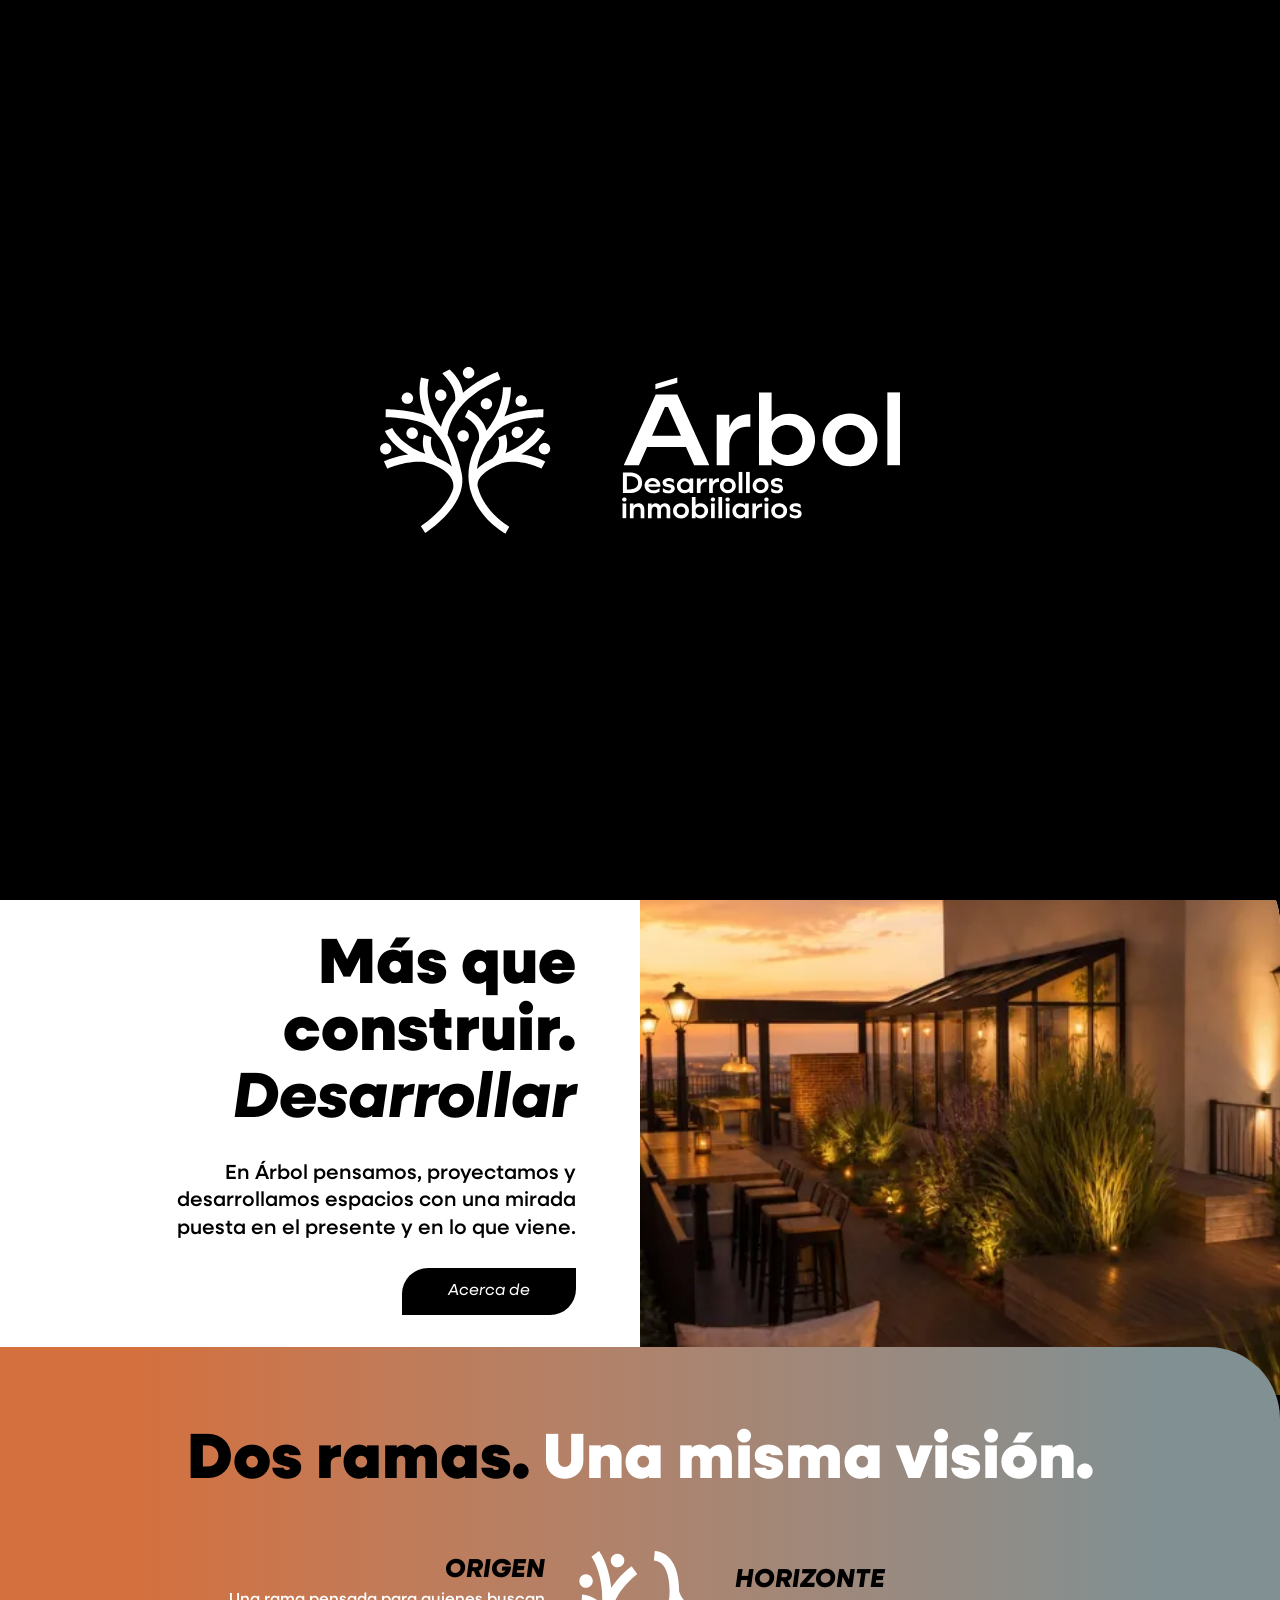
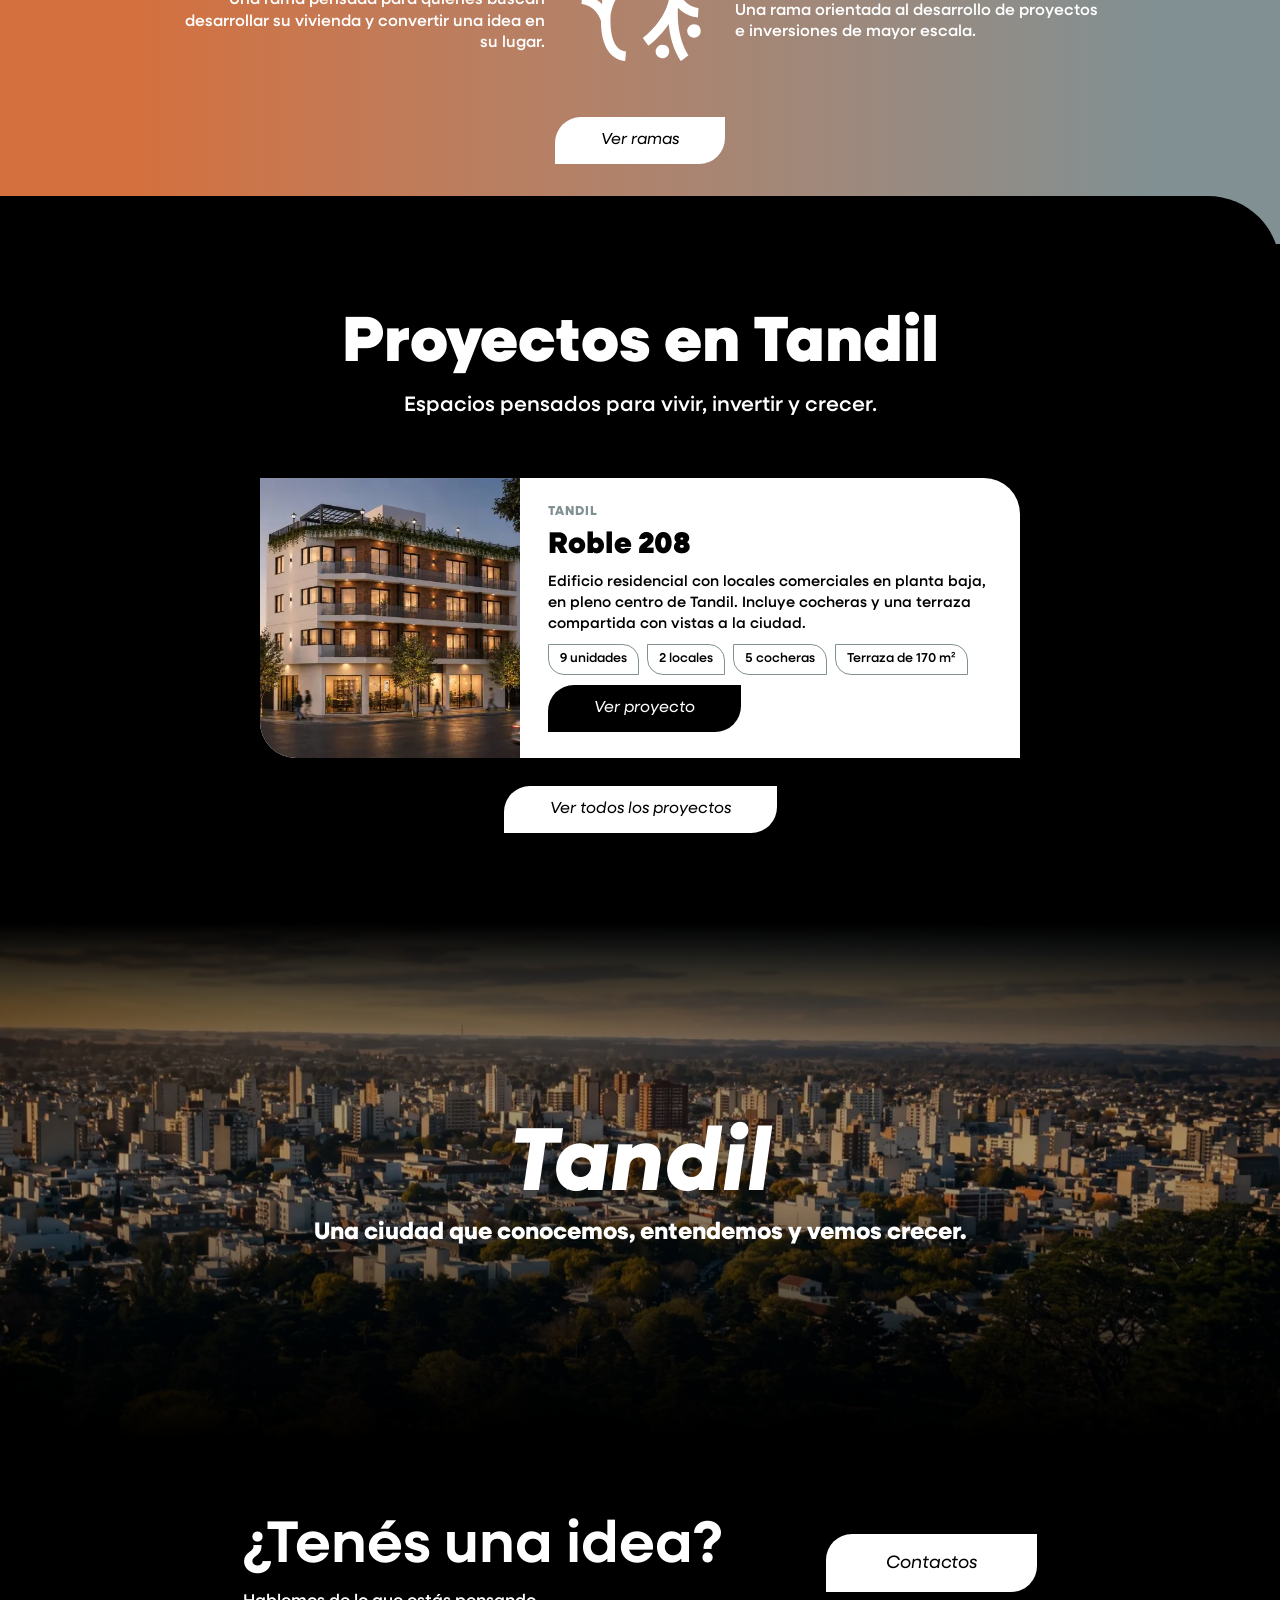
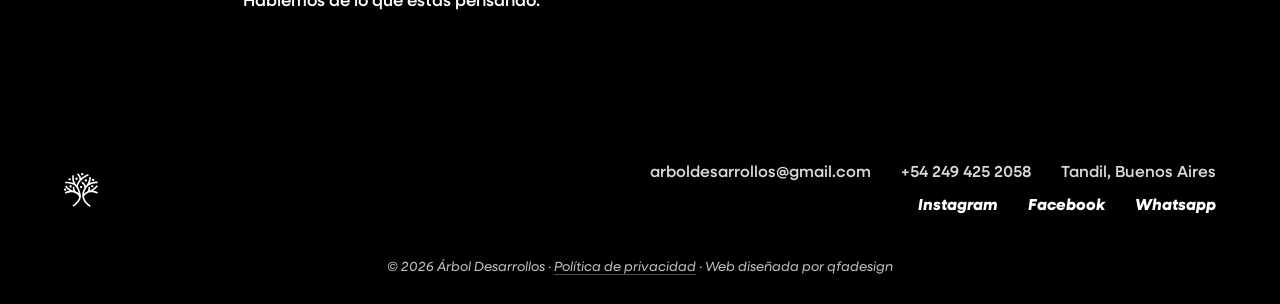
==== commit 789f1b08: "Add files via upload" ====
--- a/index.html
+++ b/index.html
@@ -27,7 +27,7 @@
 <link rel="preload" as="font" type="font/woff2" href="/fonts/neulis-900.woff2" crossorigin>
 <link rel="preload" as="font" type="font/woff2" href="/fonts/bickham-400.woff2" crossorigin>
 <link rel="preload" as="image" type="image/webp" href="/img/edificio-hero-1920.webp" imagesrcset="/img/edificio-hero-640.webp 640w, /img/edificio-hero-1024.webp 1024w, /img/edificio-hero-1440.webp 1440w, /img/edificio-hero-1920.webp 1920w, /img/edificio-hero-2576.webp 2576w" imagesizes="(max-width:820px) 300vw, 100vw" fetchpriority="high">
-<link rel="stylesheet" href="/css/style.css?v=20261109">
+<link rel="stylesheet" href="/css/style.css?v=20261112">
 <script type="application/ld+json">{"@context":"https://schema.org","@graph":[{"@type":["Organization","RealEstateAgent"],"@id":"https://arboldesarrollos.com/#organizacion","name":"Árbol Desarrollos","alternateName":"Árbol Desarrollos Inmobiliarios","description":"Árbol es una desarrolladora inmobiliaria de Tandil. Proyectos de vivienda (Árbol Origen) e inversión (Árbol Horizonte) con planificación y mirada a largo plazo.","url":"https://arboldesarrollos.com/","logo":{"@type":"ImageObject","url":"https://arboldesarrollos.com/icon-512.png","width":512,"height":512},"image":"https://arboldesarrollos.com/og-image.jpg","email":"arboldesarrollos@gmail.com","telephone":"+542494252058","address":{"@type":"PostalAddress","addressLocality":"Tandil","addressRegion":"Buenos Aires","addressCountry":"AR"},"areaServed":{"@type":"City","name":"Tandil","geo":{"@type":"GeoCoordinates","latitude":-37.3217,"longitude":-59.1332}},"sameAs":["https://www.instagram.com/arbol.desarrollos/","https://www.facebook.com/profile.php?id=61587335765953"],"contactPoint":{"@type":"ContactPoint","contactType":"customer service","email":"arboldesarrollos@gmail.com","telephone":"+542494252058","availableLanguage":"es"}},{"@type":"WebSite","@id":"https://arboldesarrollos.com/#sitio","url":"https://arboldesarrollos.com/","name":"Árbol Desarrollos","inLanguage":"es-AR","publisher":{"@id":"https://arboldesarrollos.com/#organizacion"}},{"@type":"WebPage","@id":"https://arboldesarrollos.com/#webpage","url":"https://arboldesarrollos.com/","name":"Árbol Desarrollos Inmobiliarios | Desarrolladora en Tandil","description":"Árbol es una desarrolladora inmobiliaria de Tandil. Proyectos de vivienda (Árbol Origen) e inversión (Árbol Horizonte) con planificación y mirada a largo plazo.","inLanguage":"es-AR","isPartOf":{"@id":"https://arboldesarrollos.com/#sitio"},"about":{"@id":"https://arboldesarrollos.com/#organizacion"},"primaryImageOfPage":{"@type":"ImageObject","url":"https://arboldesarrollos.com/og-image.jpg"}}]}</script>
 </head>
 <body>
@@ -37,15 +37,15 @@
 <main id="contenido">
 <section class="page">
 <div class="hero"><img class="bgi" src="/img/edificio-hero-1920.webp" srcset="/img/edificio-hero-640.webp 640w, /img/edificio-hero-1024.webp 1024w, /img/edificio-hero-1440.webp 1440w, /img/edificio-hero-1920.webp 1920w, /img/edificio-hero-2576.webp 2576w" sizes="(max-width:820px) 300vw, 100vw" alt="Edificio contemporáneo de ladrillo, hormigón y balcones de vidrio, visto desde abajo al atardecer" width="1920" height="1072" fetchpriority="high"><h1 class="script">Raíces firmes<br>Proyectos que crecen</h1><p>Desarrolladora inmobiliaria en Tandil. Desarrollamos proyectos que transforman ideas en espacios para vivir, invertir y crecer.</p><a class="btn" href="/contacto/">Contactos</a></div>
-<div class="split"><div class="tx"><h2>Más que<br>construir.<br><em>Desarrollar</em></h2><p>En Árbol pensamos, proyectamos y desarrollamos espacios con una mirada puesta en el presente y en lo que viene.</p><a class="btn dk" href="/acerca-de/">Acerca de</a></div><div class="ph"><img src="/img/terraza-atardecer-1300.webp" srcset="/img/terraza-atardecer-640.webp 640w, /img/terraza-atardecer-1024.webp 1024w, /img/terraza-atardecer-1300.webp 1300w" sizes="(max-width:820px) 100vw, 50vw" alt="Terraza al atardecer" width="1300" height="796" loading="lazy" decoding="async"></div></div>
+<div class="split"><div class="tx"><h2>Más que<br>construir.<br><em>Desarrollar</em></h2><p>En Árbol pensamos, proyectamos y desarrollamos espacios con una mirada puesta en el presente y en lo que viene.</p><a class="btn dk" href="/acerca-de/">Acerca de</a></div><div class="ph"><img src="/img/terraza-atardecer-1300.webp" srcset="/img/terraza-atardecer-640.webp 640w, /img/terraza-atardecer-1024.webp 1024w, /img/terraza-atardecer-1300.webp 1300w" sizes="(max-width:820px) 100vw, 50vw" alt="Terraza al atardecer" width="1300" height="797" loading="lazy" decoding="async"></div></div>
 <div class="ramas"><h2>Dos ramas. <span>Una misma visión.</span></h2>
 <div class="duo"><div class="l"><h3>ORIGEN</h3><p>Una rama pensada para quienes buscan desarrollar su vivienda y convertir una idea en su lugar.</p></div><div class="ic" aria-hidden="true"><span><img src="/img/rama.svg" alt="" width="110" height="58" style="--rot:-90deg"></span><span><img src="/img/rama.svg" alt="" width="110" height="58" style="--rot:90deg"></span></div><div class="r"><h3>HORIZONTE</h3><p>Una rama orientada al desarrollo de proyectos e inversiones de mayor escala.</p></div></div>
 <a class="btn" href="/ramas/">Ver ramas</a></div>
 <div class="head"><h2>Proyectos en Tandil</h2><p>Espacios pensados para vivir, invertir y crecer.</p></div><div class="sec"><div class="pro sm"><div class="pimg"><img src="/img/roble-208-portada-1400.webp" srcset="/img/roble-208-portada-640.webp 640w, /img/roble-208-portada-1024.webp 1024w, /img/roble-208-portada-1400.webp 1400w" sizes="(max-width:820px) 100vw, 50vw" alt="Roble 208, edificio multifamiliar con locales comerciales en el centro de Tandil" width="1400" height="990" loading="lazy" decoding="async"></div><div><span class="tag">Tandil</span><h2>Roble 208</h2><p>Edificio residencial con locales comerciales en planta baja, en pleno centro de Tandil. Incluye cocheras y una terraza compartida con vistas a la ciudad.</p><p class="mat" style="gap:8px"><span style="padding:7px 14px">9 unidades</span><span style="padding:7px 14px">2 locales</span><span style="padding:7px 14px">5 cocheras</span><span style="padding:7px 14px">Terraza de 170 m²</span></p><a class="btn dk" href="/proyectos/roble-208/">Ver proyecto</a></div></div><p class="hp-btn"><a class="btn" href="/proyectos/">Ver todos los proyectos</a></p></div>
-<div class="tan"><img class="bgi" src="/img/tandil-ciudad-aerea-1700.webp" srcset="/img/tandil-ciudad-aerea-640.webp 640w, /img/tandil-ciudad-aerea-1024.webp 1024w, /img/tandil-ciudad-aerea-1440.webp 1440w, /img/tandil-ciudad-aerea-1700.webp 1700w" sizes="100vw" alt="Vista de la ciudad de Tandil entre árboles" width="1700" height="1275" loading="lazy" decoding="async"><h2>Tandil</h2><p>Una ciudad que conocemos, entendemos y vemos crecer.</p></div>
-<div class="cta"><img class="bgi" src="/img/casa-moderna-noche-1700.webp" srcset="/img/casa-moderna-noche-640.webp 640w, /img/casa-moderna-noche-1024.webp 1024w, /img/casa-moderna-noche-1440.webp 1440w, /img/casa-moderna-noche-1700.webp 1700w" sizes="100vw" alt="" width="1700" height="956" loading="lazy" decoding="async"><h2>¿Tenés una idea?</h2><p>Hablemos de lo que estás pensando.</p><a class="btn" href="/contacto/">Contactos</a></div>
+<div class="tan"><img class="bgi" src="/img/tandil-ciudad-aerea-1700.webp" srcset="/img/tandil-ciudad-aerea-640.webp 640w, /img/tandil-ciudad-aerea-1024.webp 1024w, /img/tandil-ciudad-aerea-1440.webp 1440w, /img/tandil-ciudad-aerea-1700.webp 1700w" sizes="100vw" alt="Vista de la ciudad de Tandil entre árboles" width="1700" height="949" loading="lazy" decoding="async"><h2>Tandil</h2><p>Una ciudad que conocemos, entendemos y vemos crecer.</p></div>
+<div class="cta"><h2>¿Tenés una idea?</h2><p>Hablemos de lo que estás pensando.</p><a class="btn" href="/contacto/">Contactos</a></div>
 </section>
 </main>
 <footer><a class="flogo" href="/" aria-label="Ir al inicio"><img class="ft" src="/img/logo-isotipo.svg" alt="Árbol Desarrollos" width="35" height="34"></a><div><ul class="fn"><li><a href="mailto:arboldesarrollos@gmail.com">arboldesarrollos@gmail.com</a></li><li><a href="tel:+542494252058">+54 249 425 2058</a></li><li>Tandil, Buenos Aires</li></ul><ul class="s"><li><a href="https://www.instagram.com/arbol.desarrollos/" target="_blank" rel="noopener">Instagram</a></li><li><a href="https://www.facebook.com/profile.php?id=61587335765953" target="_blank" rel="noopener">Facebook</a></li><li><a href="https://wa.me/542494252058" target="_blank" rel="noopener">Whatsapp</a></li></ul></div><small>© 2026 Árbol Desarrollos · <a href="/politica-de-privacidad/">Política de privacidad</a> · Web diseñada por qfadesign</small></footer>
-<script src="/js/main.js?v=20261109" defer></script>
+<script src="/js/main.js?v=20261112" defer></script>
 </body></html>
--- a/css/style.css
+++ b/css/style.css
@@ -392,3 +392,19 @@
 .hero .bgi,.tan .bgi,.cta .bgi{top:0;height:100%;will-change:auto}
 .rd .hero .bgi{animation:none}
 }
+
+/* ¿Tenés una idea?: fondo negro, disposición horizontal */
+.cta{display:grid;grid-template-columns:1fr auto;grid-template-areas:"t b" "p b";column-gap:clamp(28px,6vw,90px);align-items:center;justify-items:start;text-align:left;min-height:0;background:#000;padding:clamp(56px,8vw,96px) var(--pad)}
+.cta::before{display:none}
+.cta h2{grid-area:t;font-size:clamp(30px,4.6vw,60px);line-height:1.05;margin:0}
+.cta p{grid-area:p;margin:16px 0 0;max-width:520px;opacity:.8;text-shadow:none}
+.cta .btn{grid-area:b;justify-self:end;padding:18px 60px;font-size:18px;white-space:nowrap}
+@media(max-width:820px){.cta{grid-template-columns:1fr;grid-template-areas:"t" "p" "b";row-gap:0}.cta .btn{justify-self:start;margin-top:30px}}
+/* Tandil se funde hacia el negro de la sección siguiente, sin corte */
+.tan::before{background:linear-gradient(180deg,#000 0%,rgba(0,0,0,.4) 22%,rgba(0,0,0,.34) 48%,rgba(0,0,0,.72) 78%,#000 100%)}
+.cta{padding-top:clamp(40px,6vw,72px)}
+/* ¿Tenés una idea?: bloque centrado en la página */
+.cta{grid-template-columns:auto auto;justify-content:center;column-gap:clamp(40px,8vw,130px);padding-left:var(--pad);padding-right:var(--pad)}
+.cta h2,.cta p{justify-self:start}
+.cta .btn{justify-self:start}
+@media(max-width:820px){.cta{grid-template-columns:1fr;justify-items:center;text-align:center}.cta h2,.cta p,.cta .btn{justify-self:center}}
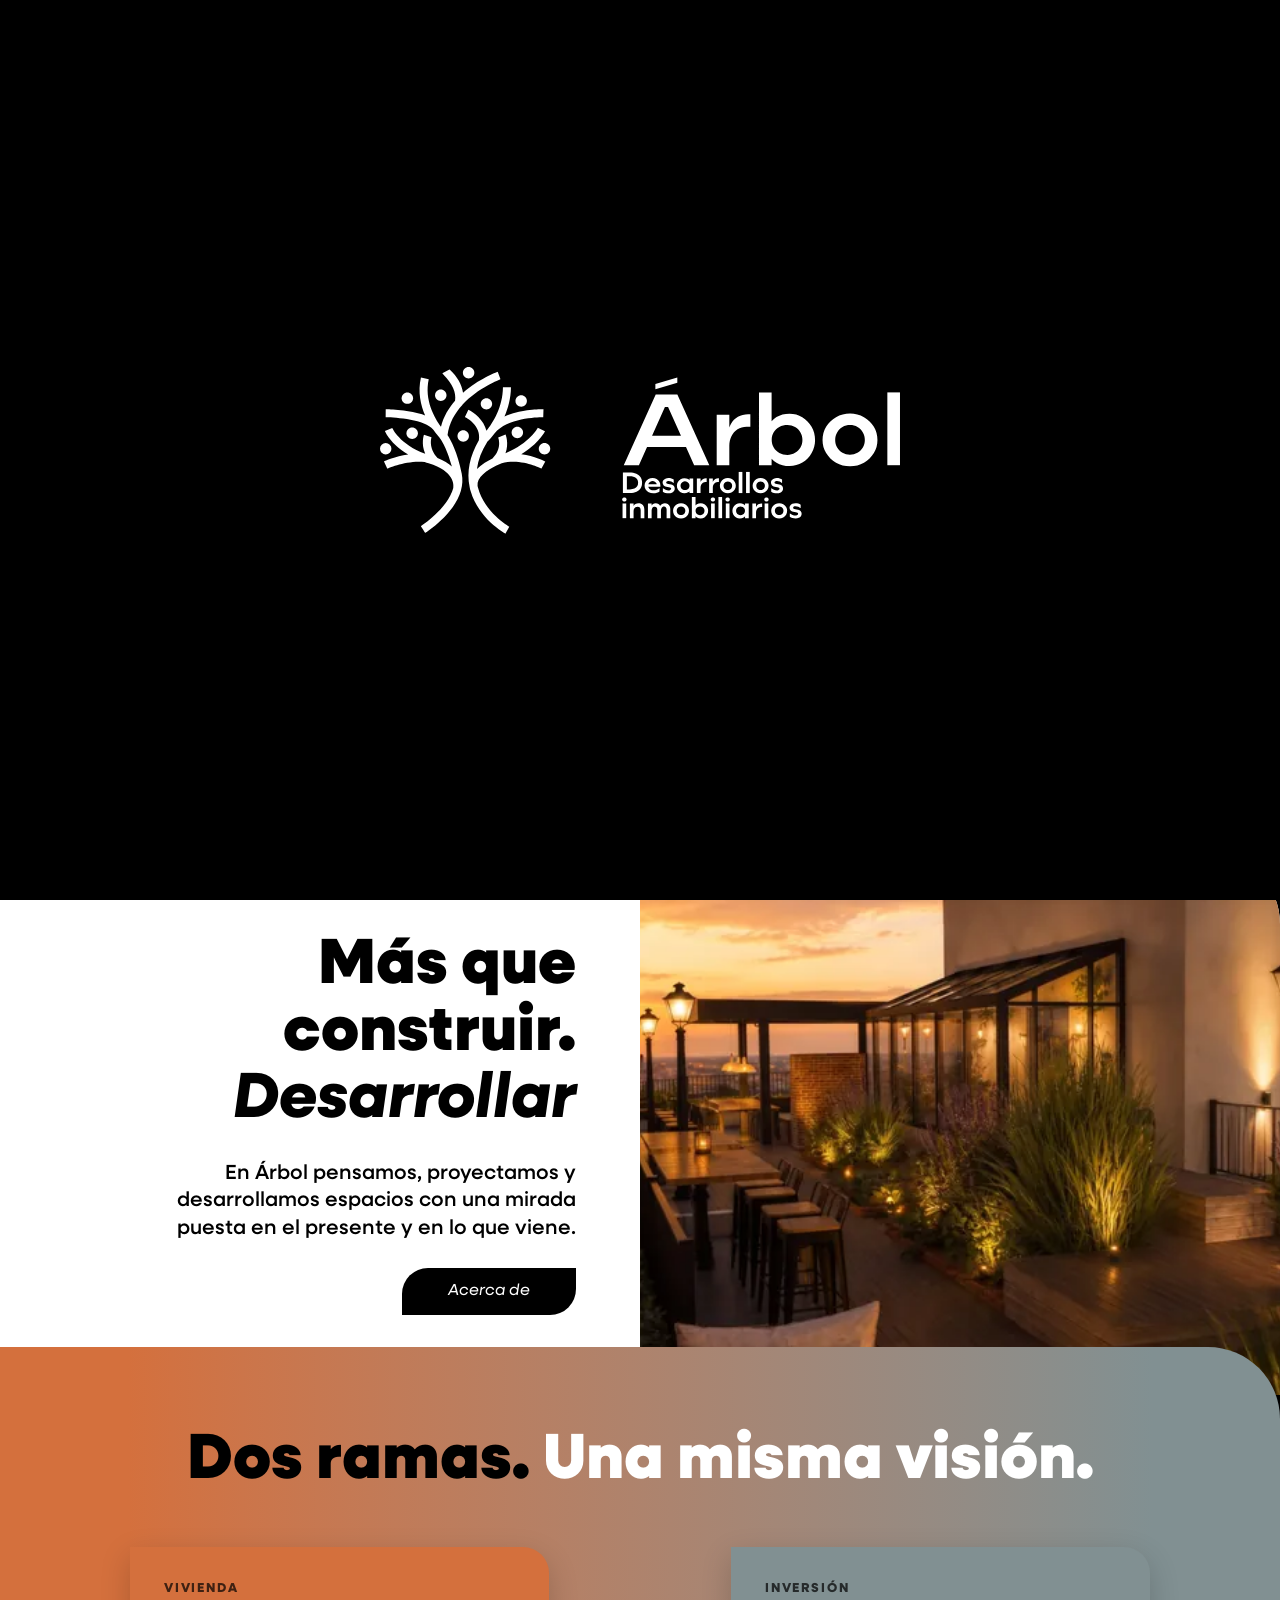
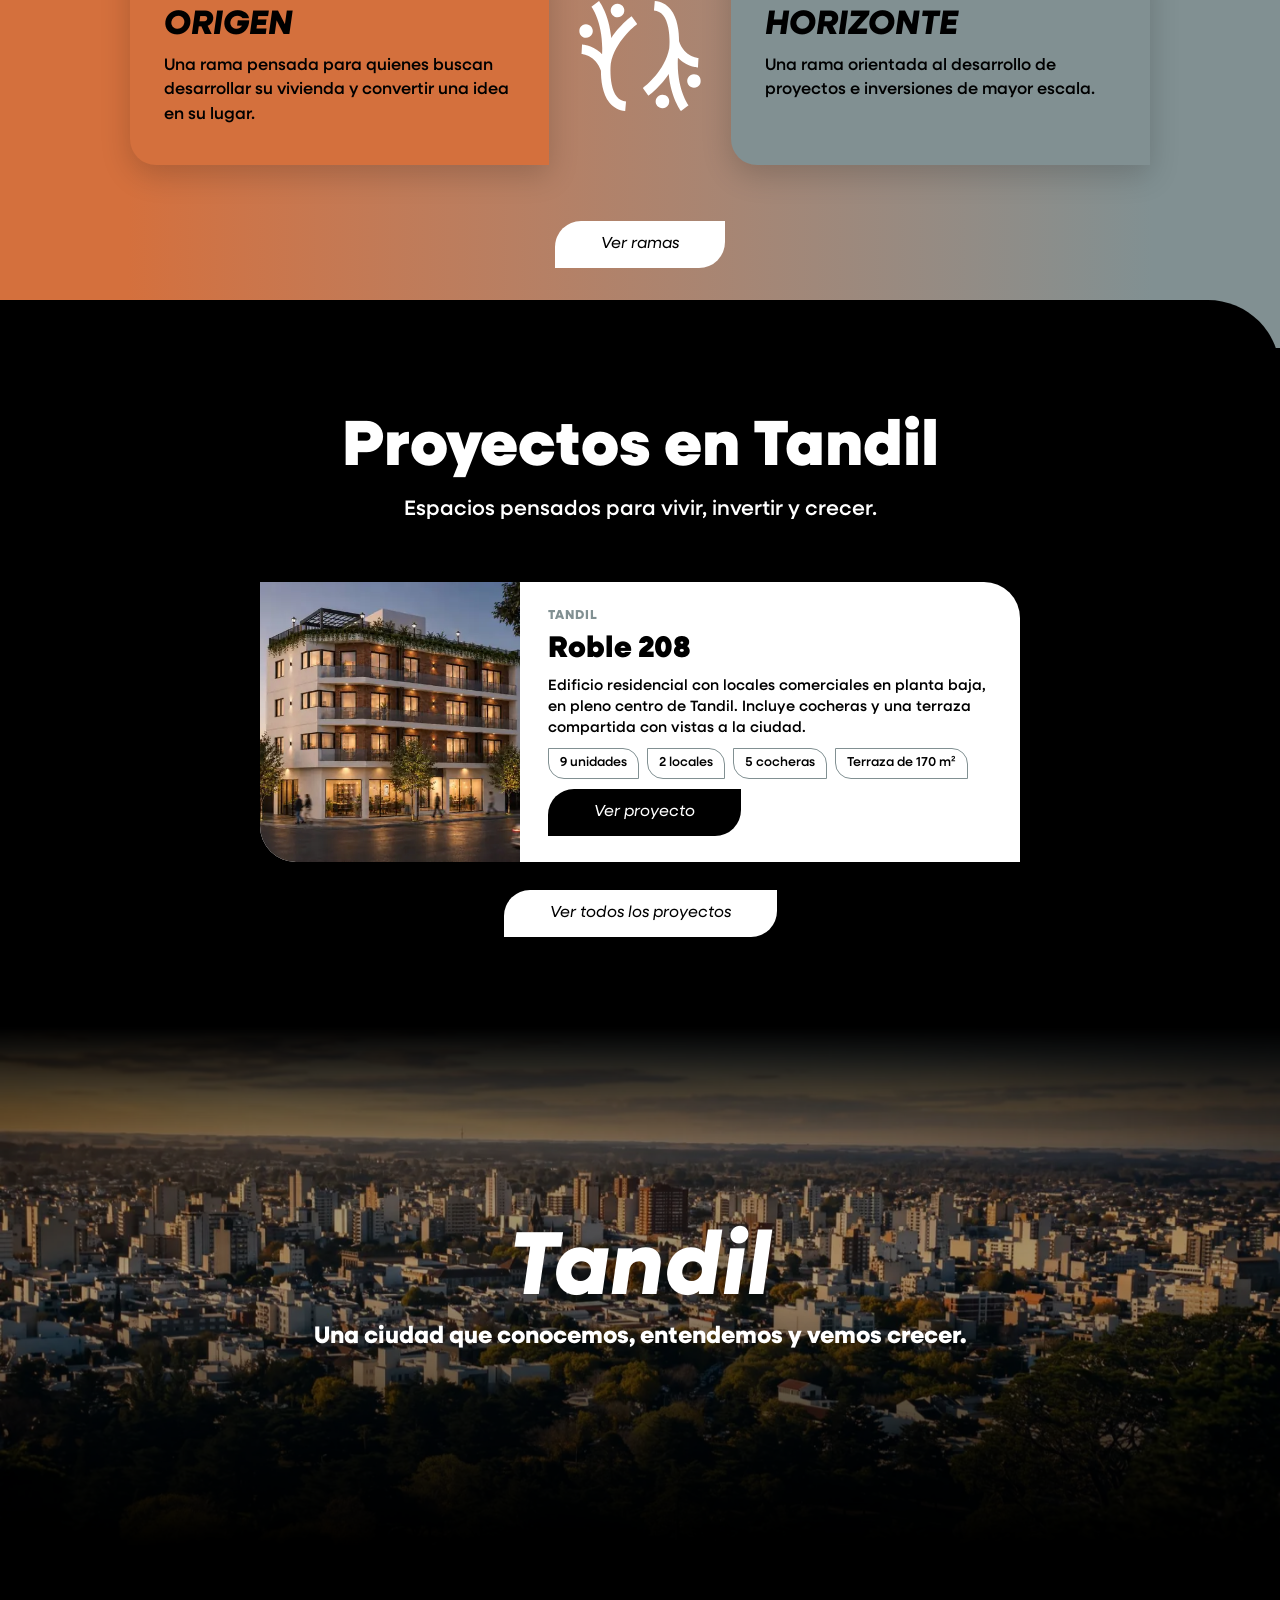
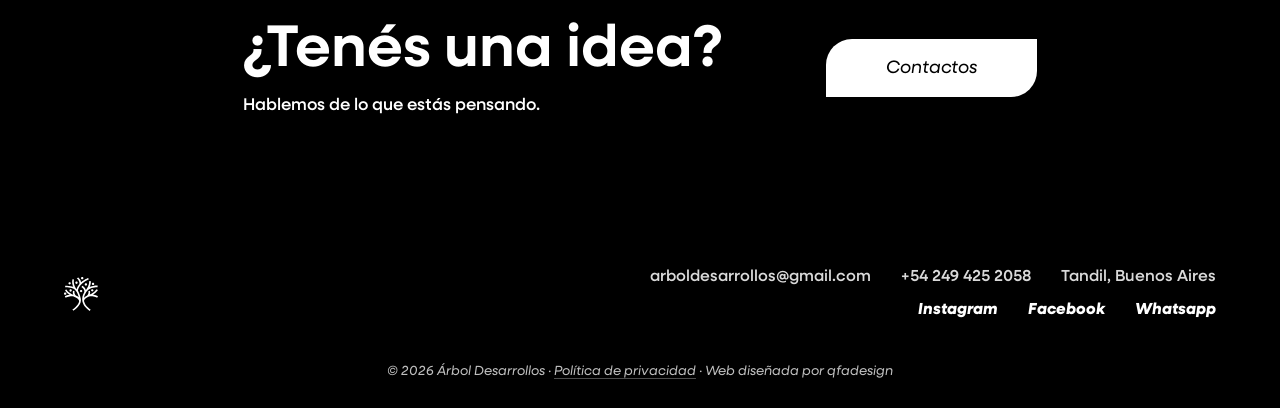
==== commit 6344337f: "Add files via upload" ====
--- a/index.html
+++ b/index.html
@@ -27,7 +27,7 @@
 <link rel="preload" as="font" type="font/woff2" href="/fonts/neulis-900.woff2" crossorigin>
 <link rel="preload" as="font" type="font/woff2" href="/fonts/bickham-400.woff2" crossorigin>
 <link rel="preload" as="image" type="image/webp" href="/img/edificio-hero-1920.webp" imagesrcset="/img/edificio-hero-640.webp 640w, /img/edificio-hero-1024.webp 1024w, /img/edificio-hero-1440.webp 1440w, /img/edificio-hero-1920.webp 1920w, /img/edificio-hero-2576.webp 2576w" imagesizes="(max-width:820px) 300vw, 100vw" fetchpriority="high">
-<link rel="stylesheet" href="/css/style.css?v=20261112">
+<link rel="stylesheet" href="/css/style.css?v=20261113">
 <script type="application/ld+json">{"@context":"https://schema.org","@graph":[{"@type":["Organization","RealEstateAgent"],"@id":"https://arboldesarrollos.com/#organizacion","name":"Árbol Desarrollos","alternateName":"Árbol Desarrollos Inmobiliarios","description":"Árbol es una desarrolladora inmobiliaria de Tandil. Proyectos de vivienda (Árbol Origen) e inversión (Árbol Horizonte) con planificación y mirada a largo plazo.","url":"https://arboldesarrollos.com/","logo":{"@type":"ImageObject","url":"https://arboldesarrollos.com/icon-512.png","width":512,"height":512},"image":"https://arboldesarrollos.com/og-image.jpg","email":"arboldesarrollos@gmail.com","telephone":"+542494252058","address":{"@type":"PostalAddress","addressLocality":"Tandil","addressRegion":"Buenos Aires","addressCountry":"AR"},"areaServed":{"@type":"City","name":"Tandil","geo":{"@type":"GeoCoordinates","latitude":-37.3217,"longitude":-59.1332}},"sameAs":["https://www.instagram.com/arbol.desarrollos/","https://www.facebook.com/profile.php?id=61587335765953"],"contactPoint":{"@type":"ContactPoint","contactType":"customer service","email":"arboldesarrollos@gmail.com","telephone":"+542494252058","availableLanguage":"es"}},{"@type":"WebSite","@id":"https://arboldesarrollos.com/#sitio","url":"https://arboldesarrollos.com/","name":"Árbol Desarrollos","inLanguage":"es-AR","publisher":{"@id":"https://arboldesarrollos.com/#organizacion"}},{"@type":"WebPage","@id":"https://arboldesarrollos.com/#webpage","url":"https://arboldesarrollos.com/","name":"Árbol Desarrollos Inmobiliarios | Desarrolladora en Tandil","description":"Árbol es una desarrolladora inmobiliaria de Tandil. Proyectos de vivienda (Árbol Origen) e inversión (Árbol Horizonte) con planificación y mirada a largo plazo.","inLanguage":"es-AR","isPartOf":{"@id":"https://arboldesarrollos.com/#sitio"},"about":{"@id":"https://arboldesarrollos.com/#organizacion"},"primaryImageOfPage":{"@type":"ImageObject","url":"https://arboldesarrollos.com/og-image.jpg"}}]}</script>
 </head>
 <body>
@@ -39,7 +39,7 @@
 <div class="hero"><img class="bgi" src="/img/edificio-hero-1920.webp" srcset="/img/edificio-hero-640.webp 640w, /img/edificio-hero-1024.webp 1024w, /img/edificio-hero-1440.webp 1440w, /img/edificio-hero-1920.webp 1920w, /img/edificio-hero-2576.webp 2576w" sizes="(max-width:820px) 300vw, 100vw" alt="Edificio contemporáneo de ladrillo, hormigón y balcones de vidrio, visto desde abajo al atardecer" width="1920" height="1072" fetchpriority="high"><h1 class="script">Raíces firmes<br>Proyectos que crecen</h1><p>Desarrolladora inmobiliaria en Tandil. Desarrollamos proyectos que transforman ideas en espacios para vivir, invertir y crecer.</p><a class="btn" href="/contacto/">Contactos</a></div>
 <div class="split"><div class="tx"><h2>Más que<br>construir.<br><em>Desarrollar</em></h2><p>En Árbol pensamos, proyectamos y desarrollamos espacios con una mirada puesta en el presente y en lo que viene.</p><a class="btn dk" href="/acerca-de/">Acerca de</a></div><div class="ph"><img src="/img/terraza-atardecer-1300.webp" srcset="/img/terraza-atardecer-640.webp 640w, /img/terraza-atardecer-1024.webp 1024w, /img/terraza-atardecer-1300.webp 1300w" sizes="(max-width:820px) 100vw, 50vw" alt="Terraza al atardecer" width="1300" height="797" loading="lazy" decoding="async"></div></div>
 <div class="ramas"><h2>Dos ramas. <span>Una misma visión.</span></h2>
-<div class="duo"><div class="l"><h3>ORIGEN</h3><p>Una rama pensada para quienes buscan desarrollar su vivienda y convertir una idea en su lugar.</p></div><div class="ic" aria-hidden="true"><span><img src="/img/rama.svg" alt="" width="110" height="58" style="--rot:-90deg"></span><span><img src="/img/rama.svg" alt="" width="110" height="58" style="--rot:90deg"></span></div><div class="r"><h3>HORIZONTE</h3><p>Una rama orientada al desarrollo de proyectos e inversiones de mayor escala.</p></div></div>
+<div class="duo"><div class="l"><span class="rt">Vivienda</span><h3>ORIGEN</h3><p>Una rama pensada para quienes buscan desarrollar su vivienda y convertir una idea en su lugar.</p></div><div class="ic" aria-hidden="true"><span><img src="/img/rama.svg" alt="" width="110" height="58" style="--rot:-90deg"></span><span><img src="/img/rama.svg" alt="" width="110" height="58" style="--rot:90deg"></span></div><div class="r"><span class="rt">Inversión</span><h3>HORIZONTE</h3><p>Una rama orientada al desarrollo de proyectos e inversiones de mayor escala.</p></div></div>
 <a class="btn" href="/ramas/">Ver ramas</a></div>
 <div class="head"><h2>Proyectos en Tandil</h2><p>Espacios pensados para vivir, invertir y crecer.</p></div><div class="sec"><div class="pro sm"><div class="pimg"><img src="/img/roble-208-portada-1400.webp" srcset="/img/roble-208-portada-640.webp 640w, /img/roble-208-portada-1024.webp 1024w, /img/roble-208-portada-1400.webp 1400w" sizes="(max-width:820px) 100vw, 50vw" alt="Roble 208, edificio multifamiliar con locales comerciales en el centro de Tandil" width="1400" height="990" loading="lazy" decoding="async"></div><div><span class="tag">Tandil</span><h2>Roble 208</h2><p>Edificio residencial con locales comerciales en planta baja, en pleno centro de Tandil. Incluye cocheras y una terraza compartida con vistas a la ciudad.</p><p class="mat" style="gap:8px"><span style="padding:7px 14px">9 unidades</span><span style="padding:7px 14px">2 locales</span><span style="padding:7px 14px">5 cocheras</span><span style="padding:7px 14px">Terraza de 170 m²</span></p><a class="btn dk" href="/proyectos/roble-208/">Ver proyecto</a></div></div><p class="hp-btn"><a class="btn" href="/proyectos/">Ver todos los proyectos</a></p></div>
 <div class="tan"><img class="bgi" src="/img/tandil-ciudad-aerea-1700.webp" srcset="/img/tandil-ciudad-aerea-640.webp 640w, /img/tandil-ciudad-aerea-1024.webp 1024w, /img/tandil-ciudad-aerea-1440.webp 1440w, /img/tandil-ciudad-aerea-1700.webp 1700w" sizes="100vw" alt="Vista de la ciudad de Tandil entre árboles" width="1700" height="949" loading="lazy" decoding="async"><h2>Tandil</h2><p>Una ciudad que conocemos, entendemos y vemos crecer.</p></div>
@@ -47,5 +47,5 @@
 </section>
 </main>
 <footer><a class="flogo" href="/" aria-label="Ir al inicio"><img class="ft" src="/img/logo-isotipo.svg" alt="Árbol Desarrollos" width="35" height="34"></a><div><ul class="fn"><li><a href="mailto:arboldesarrollos@gmail.com">arboldesarrollos@gmail.com</a></li><li><a href="tel:+542494252058">+54 249 425 2058</a></li><li>Tandil, Buenos Aires</li></ul><ul class="s"><li><a href="https://www.instagram.com/arbol.desarrollos/" target="_blank" rel="noopener">Instagram</a></li><li><a href="https://www.facebook.com/profile.php?id=61587335765953" target="_blank" rel="noopener">Facebook</a></li><li><a href="https://wa.me/542494252058" target="_blank" rel="noopener">Whatsapp</a></li></ul></div><small>© 2026 Árbol Desarrollos · <a href="/politica-de-privacidad/">Política de privacidad</a> · Web diseñada por qfadesign</small></footer>
-<script src="/js/main.js?v=20261112" defer></script>
+<script src="/js/main.js?v=20261113" defer></script>
 </body></html>
--- a/css/style.css
+++ b/css/style.css
@@ -102,7 +102,7 @@
 .back:hover{opacity:1;border-color:var(--d)}
 .head .tag{display:block;margin-bottom:10px}
 .hs{display:flex;gap:18px;overflow-x:auto;scroll-snap-type:x mandatory;padding:0 var(--pad) 14px;scroll-padding:0 var(--pad);scrollbar-width:thin;scrollbar-color:var(--d) #111;-webkit-overflow-scrolling:touch}
-.hs img{--w:min(80vw,520px);flex:0 0 var(--w);width:var(--w);height:auto!important;max-height:280px;aspect-ratio:2/1;object-fit:cover;object-position:center 45%;border-radius:0 28px 0 28px;scroll-snap-align:start;background:#111}
+.hs img{--w:min(86vw,620px);flex:0 0 var(--w);width:var(--w);height:auto!important;max-height:360px;aspect-ratio:16/10;object-fit:cover;object-position:center 45%;border-radius:0 28px 0 28px;scroll-snap-align:start;background:#111}
 .hsn{display:flex;gap:10px;justify-content:flex-end;padding:8px var(--pad) 0}
 .hsn button{width:46px;height:46px;border-radius:0 16px 0 16px;border:2px solid var(--d);background:transparent;color:#fff;font-size:26px;line-height:1;cursor:pointer;transition:.2s}
 .hsn button:hover{background:var(--d);color:#000}
@@ -408,3 +408,30 @@
 .cta h2,.cta p{justify-self:start}
 .cta .btn{justify-self:start}
 @media(max-width:820px){.cta{grid-template-columns:1fr;justify-items:center;text-align:center}.cta h2,.cta p,.cta .btn{justify-self:center}}
+
+/* ============ RAMAS (inicio y página de ramas) ============ */
+/* inicio: dos tarjetas negras unidas por las ramas */
+.ramas .duo{max-width:1020px;gap:clamp(14px,2.4vw,30px);align-items:stretch;margin:52px auto 56px}
+.duo .l,.duo .r{background:var(--o);color:#000;text-align:left;padding:34px 34px 38px;border-radius:0 var(--r) 0 var(--r);box-shadow:0 10px 30px rgba(0,0,0,.18);transition:transform .5s cubic-bezier(.16,1,.3,1),box-shadow .5s ease}
+.duo .r{background:var(--g)}
+.duo .l:hover,.duo .r:hover{transform:translateY(-5px);box-shadow:0 18px 40px rgba(0,0,0,.3)}
+.duo h3{color:#000;font-size:clamp(26px,3vw,34px);margin-top:10px}
+.duo p{font-size:clamp(15px,1.3vw,17px);line-height:1.45;font-weight:500;margin-top:12px}
+.duo .ic{align-self:center}
+.rt{display:block;font-size:13px;font-weight:800;letter-spacing:.14em;text-transform:uppercase;color:#000;opacity:.7}
+@media(max-width:820px){
+.duo .l,.duo .r{text-align:left;padding:26px 24px 30px}
+.duo .ic{transform:rotate(90deg);margin:-4px auto}
+}
+/* página de ramas: tarjetas grandes con la rama de fondo */
+.cards.rm{gap:clamp(18px,2.6vw,34px)}
+.cards.rm .card{position:relative;overflow:hidden;display:flex;flex-direction:column;align-items:flex-start;min-height:300px;padding:clamp(30px,4vw,48px);border-radius:0 44px 0 44px}
+.cards.rm .card .rt{color:#000;opacity:.7}
+.cards.rm .card h3{font-size:clamp(42px,5.4vw,68px);margin:12px 0 16px}
+.cards.rm .card p{font-size:clamp(16px,1.5vw,19px);line-height:1.45;max-width:350px;margin-bottom:0;position:relative}
+.cards.rm .card .btn{margin-top:auto;position:relative}
+.cards.rm .card .rb{position:absolute;right:-44px;top:50%;width:190px;max-width:none;height:auto;opacity:.3;pointer-events:none;transform:translateY(-50%) rotate(var(--rot,0deg))}
+.crit{margin-top:48px;text-align:center}
+.crit .mat{justify-content:center;margin-top:16px;gap:12px}
+.crit .mat span{padding:10px 26px;font-size:16px}
+@media(max-width:820px){.cards.rm .card{min-height:260px}.cards.rm .card .rb{width:150px;right:-30px}}
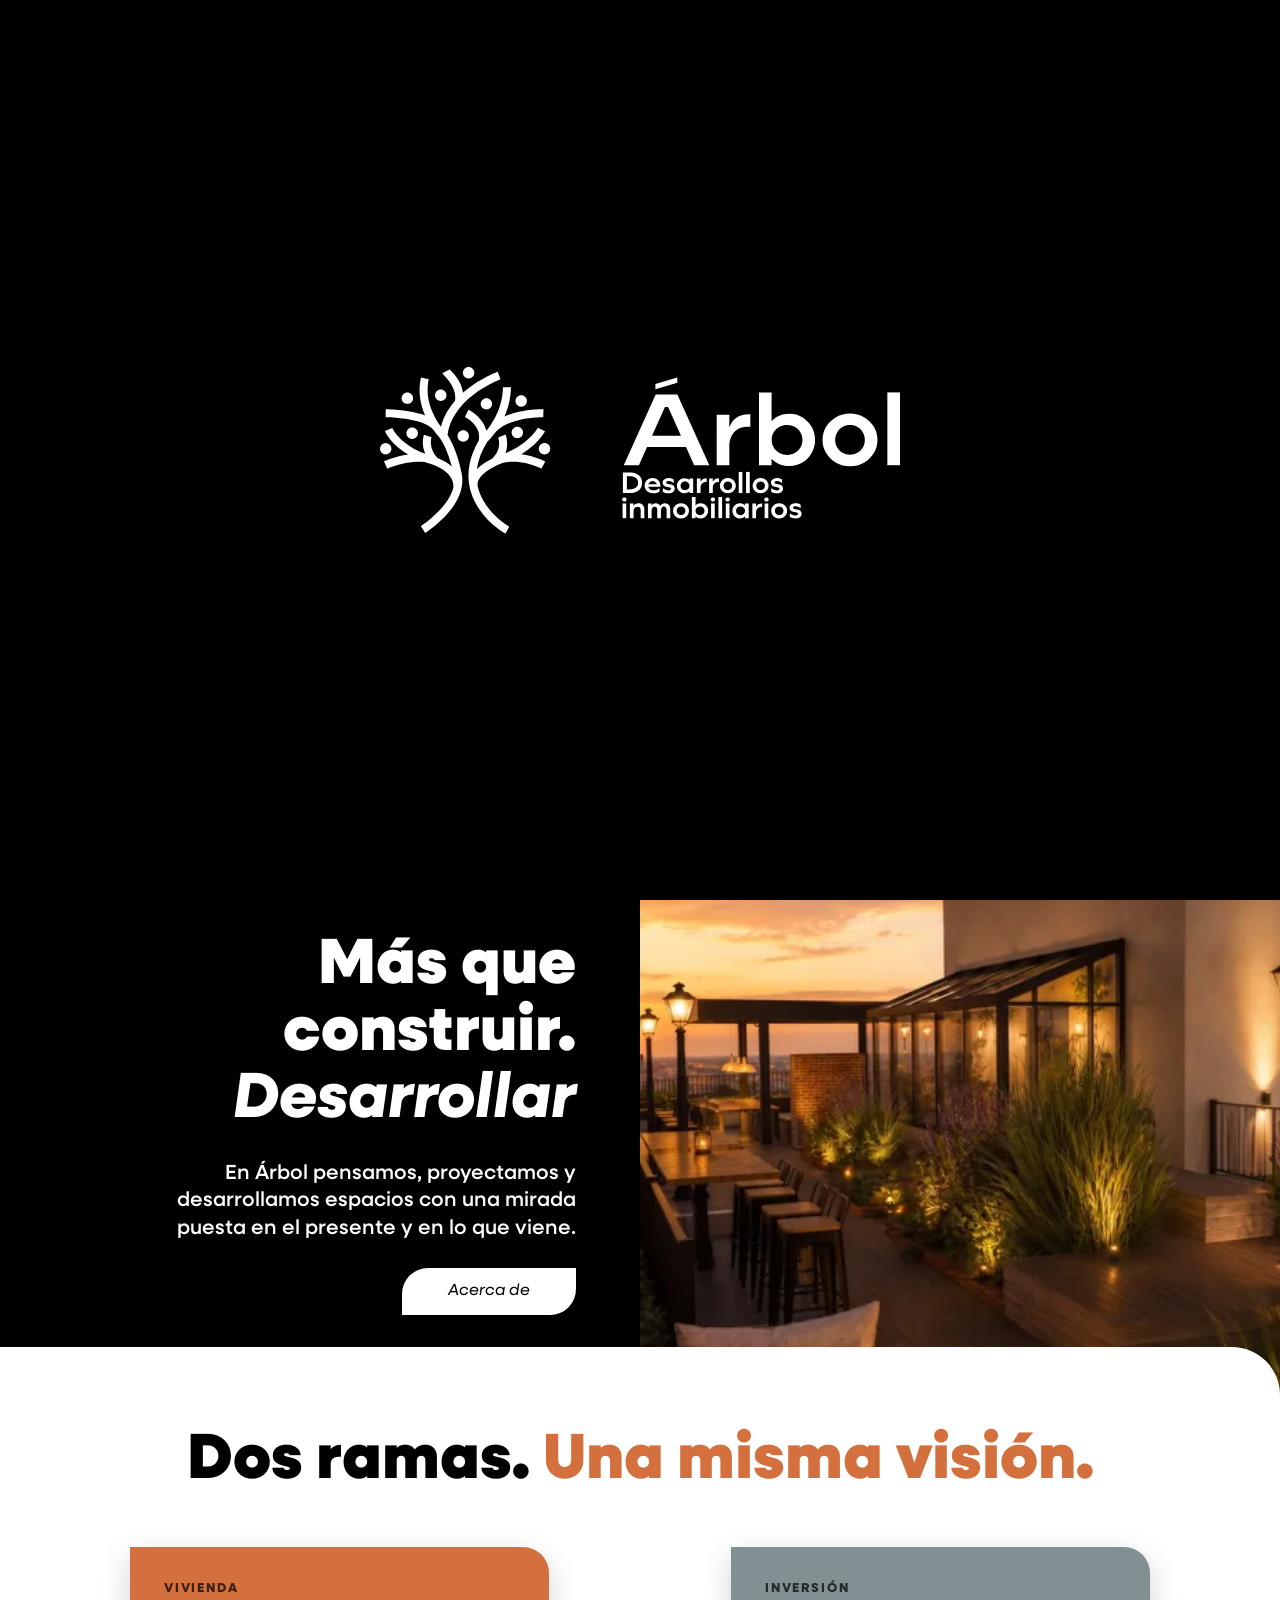
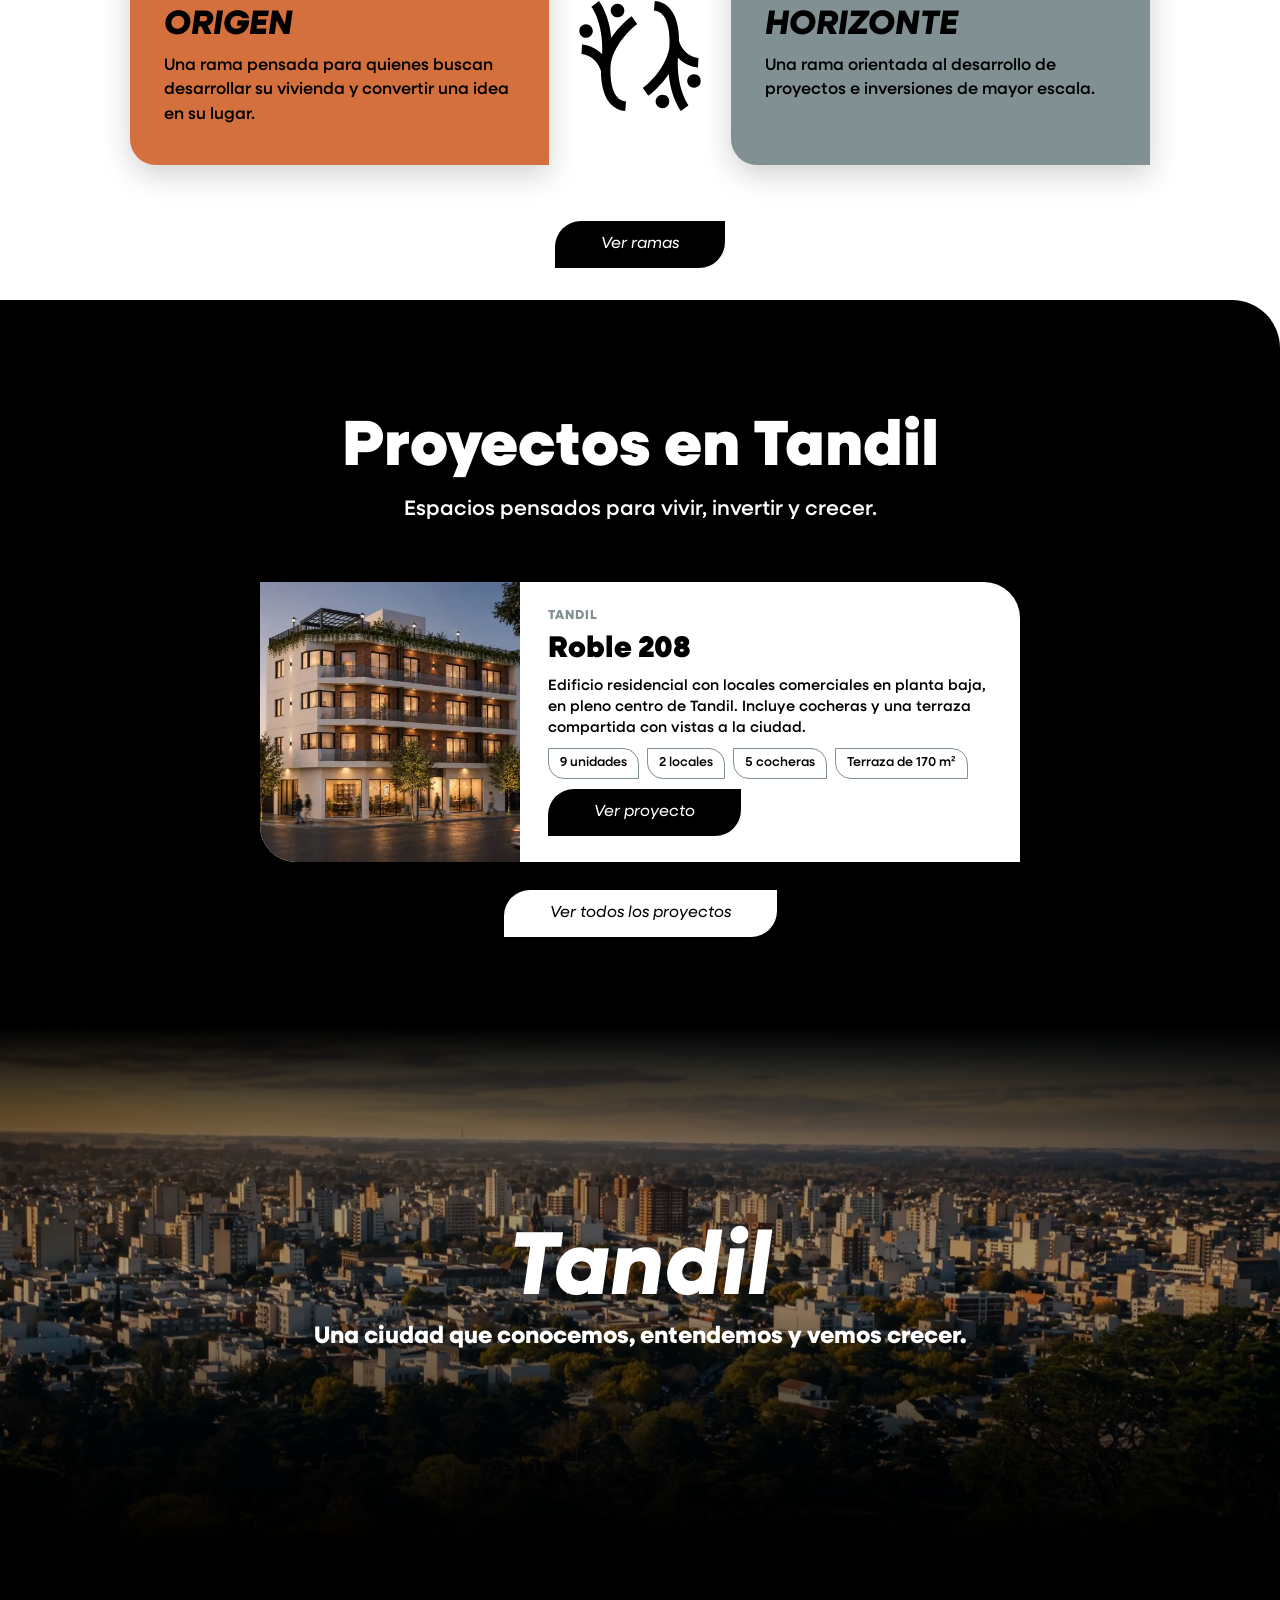
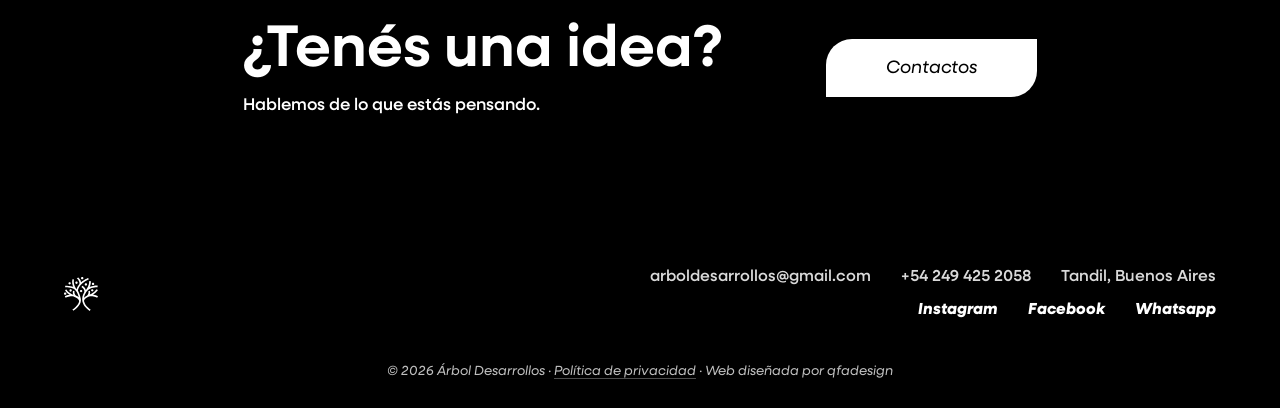
==== commit 5623bfbb: "Add files via upload" ====
--- a/index.html
+++ b/index.html
@@ -27,7 +27,7 @@
 <link rel="preload" as="font" type="font/woff2" href="/fonts/neulis-900.woff2" crossorigin>
 <link rel="preload" as="font" type="font/woff2" href="/fonts/bickham-400.woff2" crossorigin>
 <link rel="preload" as="image" type="image/webp" href="/img/edificio-hero-1920.webp" imagesrcset="/img/edificio-hero-640.webp 640w, /img/edificio-hero-1024.webp 1024w, /img/edificio-hero-1440.webp 1440w, /img/edificio-hero-1920.webp 1920w, /img/edificio-hero-2576.webp 2576w" imagesizes="(max-width:820px) 300vw, 100vw" fetchpriority="high">
-<link rel="stylesheet" href="/css/style.css?v=20261113">
+<link rel="stylesheet" href="/css/style.css?v=20261115">
 <script type="application/ld+json">{"@context":"https://schema.org","@graph":[{"@type":["Organization","RealEstateAgent"],"@id":"https://arboldesarrollos.com/#organizacion","name":"Árbol Desarrollos","alternateName":"Árbol Desarrollos Inmobiliarios","description":"Árbol es una desarrolladora inmobiliaria de Tandil. Proyectos de vivienda (Árbol Origen) e inversión (Árbol Horizonte) con planificación y mirada a largo plazo.","url":"https://arboldesarrollos.com/","logo":{"@type":"ImageObject","url":"https://arboldesarrollos.com/icon-512.png","width":512,"height":512},"image":"https://arboldesarrollos.com/og-image.jpg","email":"arboldesarrollos@gmail.com","telephone":"+542494252058","address":{"@type":"PostalAddress","addressLocality":"Tandil","addressRegion":"Buenos Aires","addressCountry":"AR"},"areaServed":{"@type":"City","name":"Tandil","geo":{"@type":"GeoCoordinates","latitude":-37.3217,"longitude":-59.1332}},"sameAs":["https://www.instagram.com/arbol.desarrollos/","https://www.facebook.com/profile.php?id=61587335765953"],"contactPoint":{"@type":"ContactPoint","contactType":"customer service","email":"arboldesarrollos@gmail.com","telephone":"+542494252058","availableLanguage":"es"}},{"@type":"WebSite","@id":"https://arboldesarrollos.com/#sitio","url":"https://arboldesarrollos.com/","name":"Árbol Desarrollos","inLanguage":"es-AR","publisher":{"@id":"https://arboldesarrollos.com/#organizacion"}},{"@type":"WebPage","@id":"https://arboldesarrollos.com/#webpage","url":"https://arboldesarrollos.com/","name":"Árbol Desarrollos Inmobiliarios | Desarrolladora en Tandil","description":"Árbol es una desarrolladora inmobiliaria de Tandil. Proyectos de vivienda (Árbol Origen) e inversión (Árbol Horizonte) con planificación y mirada a largo plazo.","inLanguage":"es-AR","isPartOf":{"@id":"https://arboldesarrollos.com/#sitio"},"about":{"@id":"https://arboldesarrollos.com/#organizacion"},"primaryImageOfPage":{"@type":"ImageObject","url":"https://arboldesarrollos.com/og-image.jpg"}}]}</script>
 </head>
 <body>
@@ -37,15 +37,15 @@
 <main id="contenido">
 <section class="page">
 <div class="hero"><img class="bgi" src="/img/edificio-hero-1920.webp" srcset="/img/edificio-hero-640.webp 640w, /img/edificio-hero-1024.webp 1024w, /img/edificio-hero-1440.webp 1440w, /img/edificio-hero-1920.webp 1920w, /img/edificio-hero-2576.webp 2576w" sizes="(max-width:820px) 300vw, 100vw" alt="Edificio contemporáneo de ladrillo, hormigón y balcones de vidrio, visto desde abajo al atardecer" width="1920" height="1072" fetchpriority="high"><h1 class="script">Raíces firmes<br>Proyectos que crecen</h1><p>Desarrolladora inmobiliaria en Tandil. Desarrollamos proyectos que transforman ideas en espacios para vivir, invertir y crecer.</p><a class="btn" href="/contacto/">Contactos</a></div>
-<div class="split"><div class="tx"><h2>Más que<br>construir.<br><em>Desarrollar</em></h2><p>En Árbol pensamos, proyectamos y desarrollamos espacios con una mirada puesta en el presente y en lo que viene.</p><a class="btn dk" href="/acerca-de/">Acerca de</a></div><div class="ph"><img src="/img/terraza-atardecer-1300.webp" srcset="/img/terraza-atardecer-640.webp 640w, /img/terraza-atardecer-1024.webp 1024w, /img/terraza-atardecer-1300.webp 1300w" sizes="(max-width:820px) 100vw, 50vw" alt="Terraza al atardecer" width="1300" height="797" loading="lazy" decoding="async"></div></div>
+<div class="split"><div class="tx"><h2>Más que<br>construir.<br><em>Desarrollar</em></h2><p>En Árbol pensamos, proyectamos y desarrollamos espacios con una mirada puesta en el presente y en lo que viene.</p><a class="btn" href="/acerca-de/">Acerca de</a></div><div class="ph"><img src="/img/terraza-atardecer-1300.webp" srcset="/img/terraza-atardecer-640.webp 640w, /img/terraza-atardecer-1024.webp 1024w, /img/terraza-atardecer-1300.webp 1300w" sizes="(max-width:820px) 100vw, 50vw" alt="Terraza al atardecer" width="1300" height="797" loading="lazy" decoding="async"></div></div>
 <div class="ramas"><h2>Dos ramas. <span>Una misma visión.</span></h2>
 <div class="duo"><div class="l"><span class="rt">Vivienda</span><h3>ORIGEN</h3><p>Una rama pensada para quienes buscan desarrollar su vivienda y convertir una idea en su lugar.</p></div><div class="ic" aria-hidden="true"><span><img src="/img/rama.svg" alt="" width="110" height="58" style="--rot:-90deg"></span><span><img src="/img/rama.svg" alt="" width="110" height="58" style="--rot:90deg"></span></div><div class="r"><span class="rt">Inversión</span><h3>HORIZONTE</h3><p>Una rama orientada al desarrollo de proyectos e inversiones de mayor escala.</p></div></div>
-<a class="btn" href="/ramas/">Ver ramas</a></div>
+<a class="btn dk" href="/ramas/">Ver ramas</a></div>
 <div class="head"><h2>Proyectos en Tandil</h2><p>Espacios pensados para vivir, invertir y crecer.</p></div><div class="sec"><div class="pro sm"><div class="pimg"><img src="/img/roble-208-portada-1400.webp" srcset="/img/roble-208-portada-640.webp 640w, /img/roble-208-portada-1024.webp 1024w, /img/roble-208-portada-1400.webp 1400w" sizes="(max-width:820px) 100vw, 50vw" alt="Roble 208, edificio multifamiliar con locales comerciales en el centro de Tandil" width="1400" height="990" loading="lazy" decoding="async"></div><div><span class="tag">Tandil</span><h2>Roble 208</h2><p>Edificio residencial con locales comerciales en planta baja, en pleno centro de Tandil. Incluye cocheras y una terraza compartida con vistas a la ciudad.</p><p class="mat" style="gap:8px"><span style="padding:7px 14px">9 unidades</span><span style="padding:7px 14px">2 locales</span><span style="padding:7px 14px">5 cocheras</span><span style="padding:7px 14px">Terraza de 170 m²</span></p><a class="btn dk" href="/proyectos/roble-208/">Ver proyecto</a></div></div><p class="hp-btn"><a class="btn" href="/proyectos/">Ver todos los proyectos</a></p></div>
 <div class="tan"><img class="bgi" src="/img/tandil-ciudad-aerea-1700.webp" srcset="/img/tandil-ciudad-aerea-640.webp 640w, /img/tandil-ciudad-aerea-1024.webp 1024w, /img/tandil-ciudad-aerea-1440.webp 1440w, /img/tandil-ciudad-aerea-1700.webp 1700w" sizes="100vw" alt="Vista de la ciudad de Tandil entre árboles" width="1700" height="949" loading="lazy" decoding="async"><h2>Tandil</h2><p>Una ciudad que conocemos, entendemos y vemos crecer.</p></div>
 <div class="cta"><h2>¿Tenés una idea?</h2><p>Hablemos de lo que estás pensando.</p><a class="btn" href="/contacto/">Contactos</a></div>
 </section>
 </main>
 <footer><a class="flogo" href="/" aria-label="Ir al inicio"><img class="ft" src="/img/logo-isotipo.svg" alt="Árbol Desarrollos" width="35" height="34"></a><div><ul class="fn"><li><a href="mailto:arboldesarrollos@gmail.com">arboldesarrollos@gmail.com</a></li><li><a href="tel:+542494252058">+54 249 425 2058</a></li><li>Tandil, Buenos Aires</li></ul><ul class="s"><li><a href="https://www.instagram.com/arbol.desarrollos/" target="_blank" rel="noopener">Instagram</a></li><li><a href="https://www.facebook.com/profile.php?id=61587335765953" target="_blank" rel="noopener">Facebook</a></li><li><a href="https://wa.me/542494252058" target="_blank" rel="noopener">Whatsapp</a></li></ul></div><small>© 2026 Árbol Desarrollos · <a href="/politica-de-privacidad/">Política de privacidad</a> · Web diseñada por qfadesign</small></footer>
-<script src="/js/main.js?v=20261113" defer></script>
+<script src="/js/main.js?v=20261115" defer></script>
 </body></html>
--- a/css/style.css
+++ b/css/style.css
@@ -435,3 +435,23 @@
 .crit .mat{justify-content:center;margin-top:16px;gap:12px}
 .crit .mat span{padding:10px 26px;font-size:16px}
 @media(max-width:820px){.cards.rm .card{min-height:260px}.cards.rm .card .rb{width:150px;right:-30px}}
+
+/* ============ INICIO: hero quieto + bloque negro + ramas en blanco ============ */
+/* el hero queda fijo y "Más que construir" lo va tapando al bajar */
+.hero{position:sticky;top:62px;z-index:0}
+.hero~*{position:relative;z-index:1}
+.hero~.sec{background:#000}
+/* "Más que construir" en negro (solo en el inicio) */
+.hero+.split{background:#000;color:#fff}
+/* ramas: fondo blanco */
+.ramas{background:#fff}
+.ramas h2{color:#000}
+.ramas h2>span:not(.w){color:var(--o)}
+.ramas .ic img{filter:invert(1)}
+@media(max-width:820px){.ramas{background:#fff}}
+/* todo lo que viene después del hero lo tapa por completo (aunque la foto aún no haya cargado) */
+.hero~.head,.hero~.sec,.hero~.tan,.hero~.cta{background-color:#000}
+/* la lista de proyectos ocupa todo el ancho (antes quedaban franjas a los costados por donde se veia el hero) */
+.hero~.sec{max-width:none;margin:0;padding-left:max(var(--pad),calc((100% - 1240px)/2 + var(--pad)));padding-right:max(var(--pad),calc((100% - 1240px)/2 + var(--pad)))}
+/* esquinas redondeadas del tamano de la superposicion: no dejan ver el hero por detras */
+.hero~.split,.hero~.ramas,.hero~.head{border-radius:0 var(--ov) 0 0}
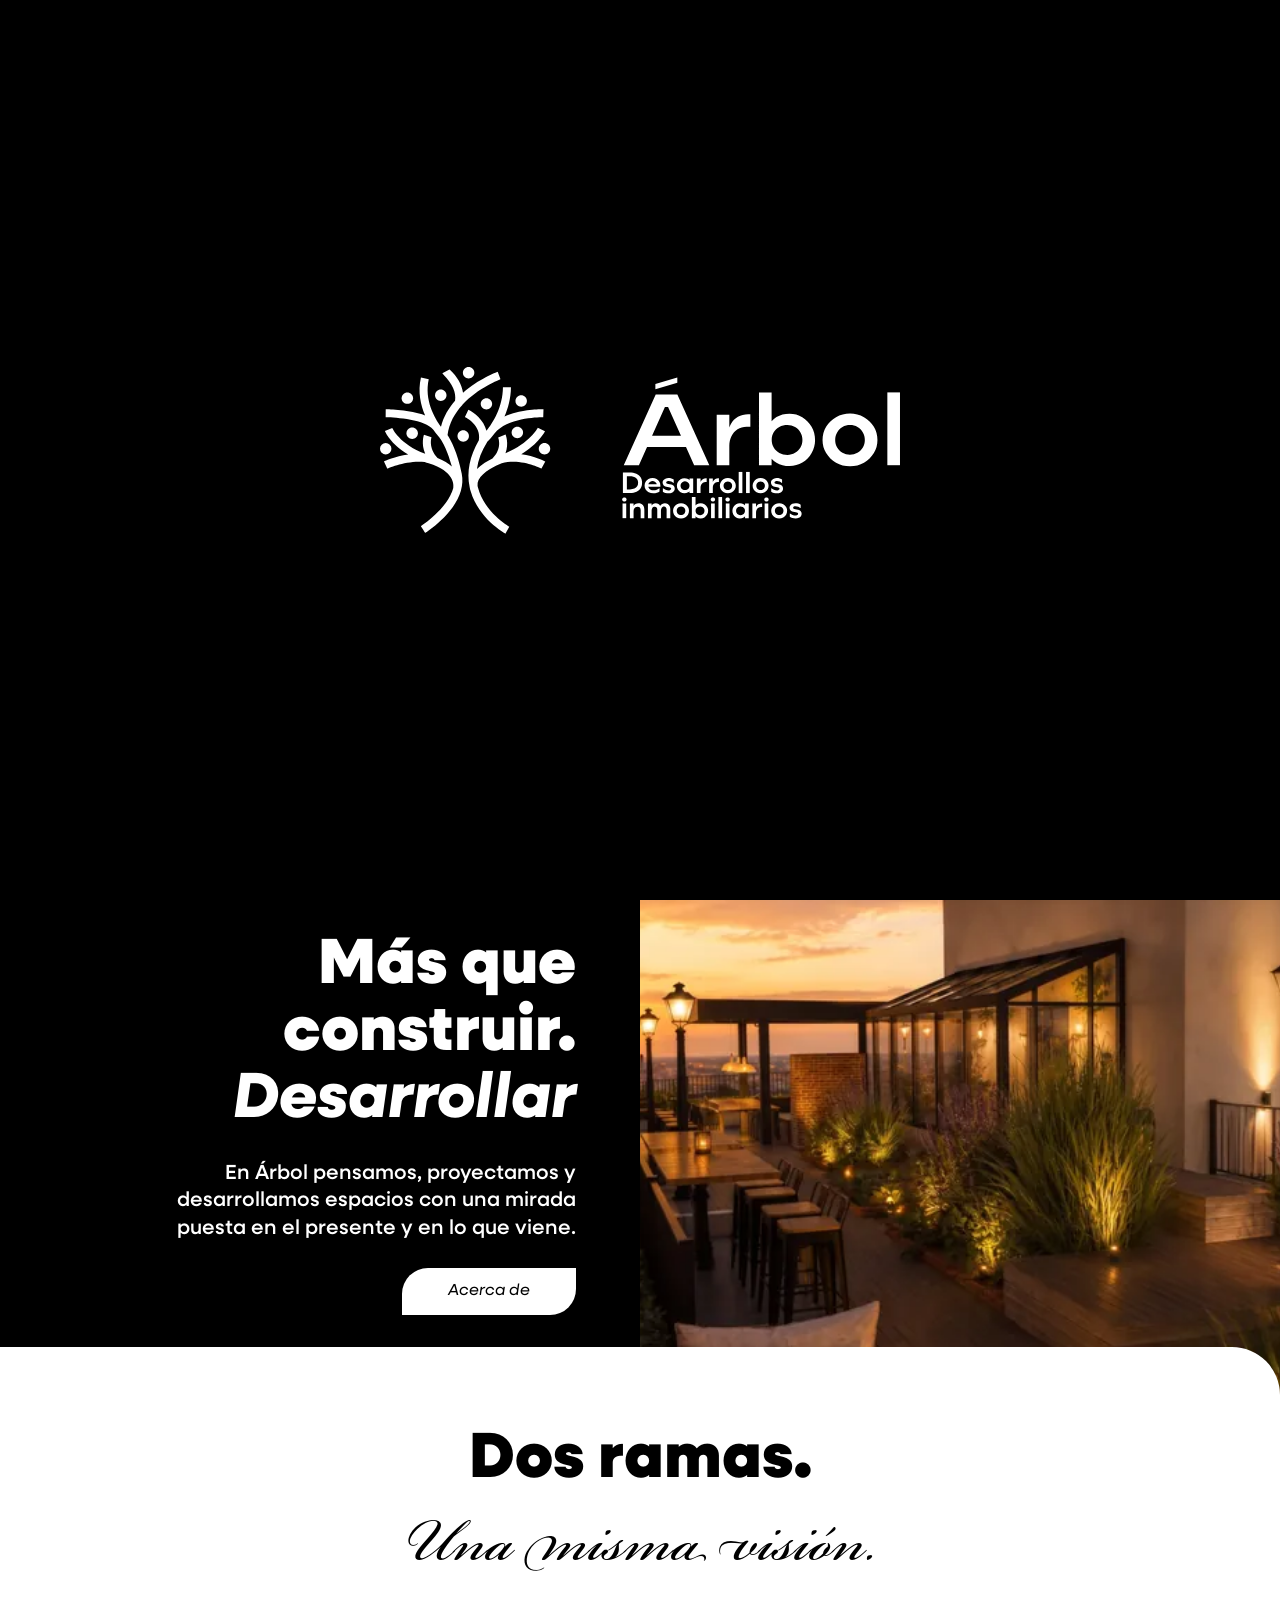
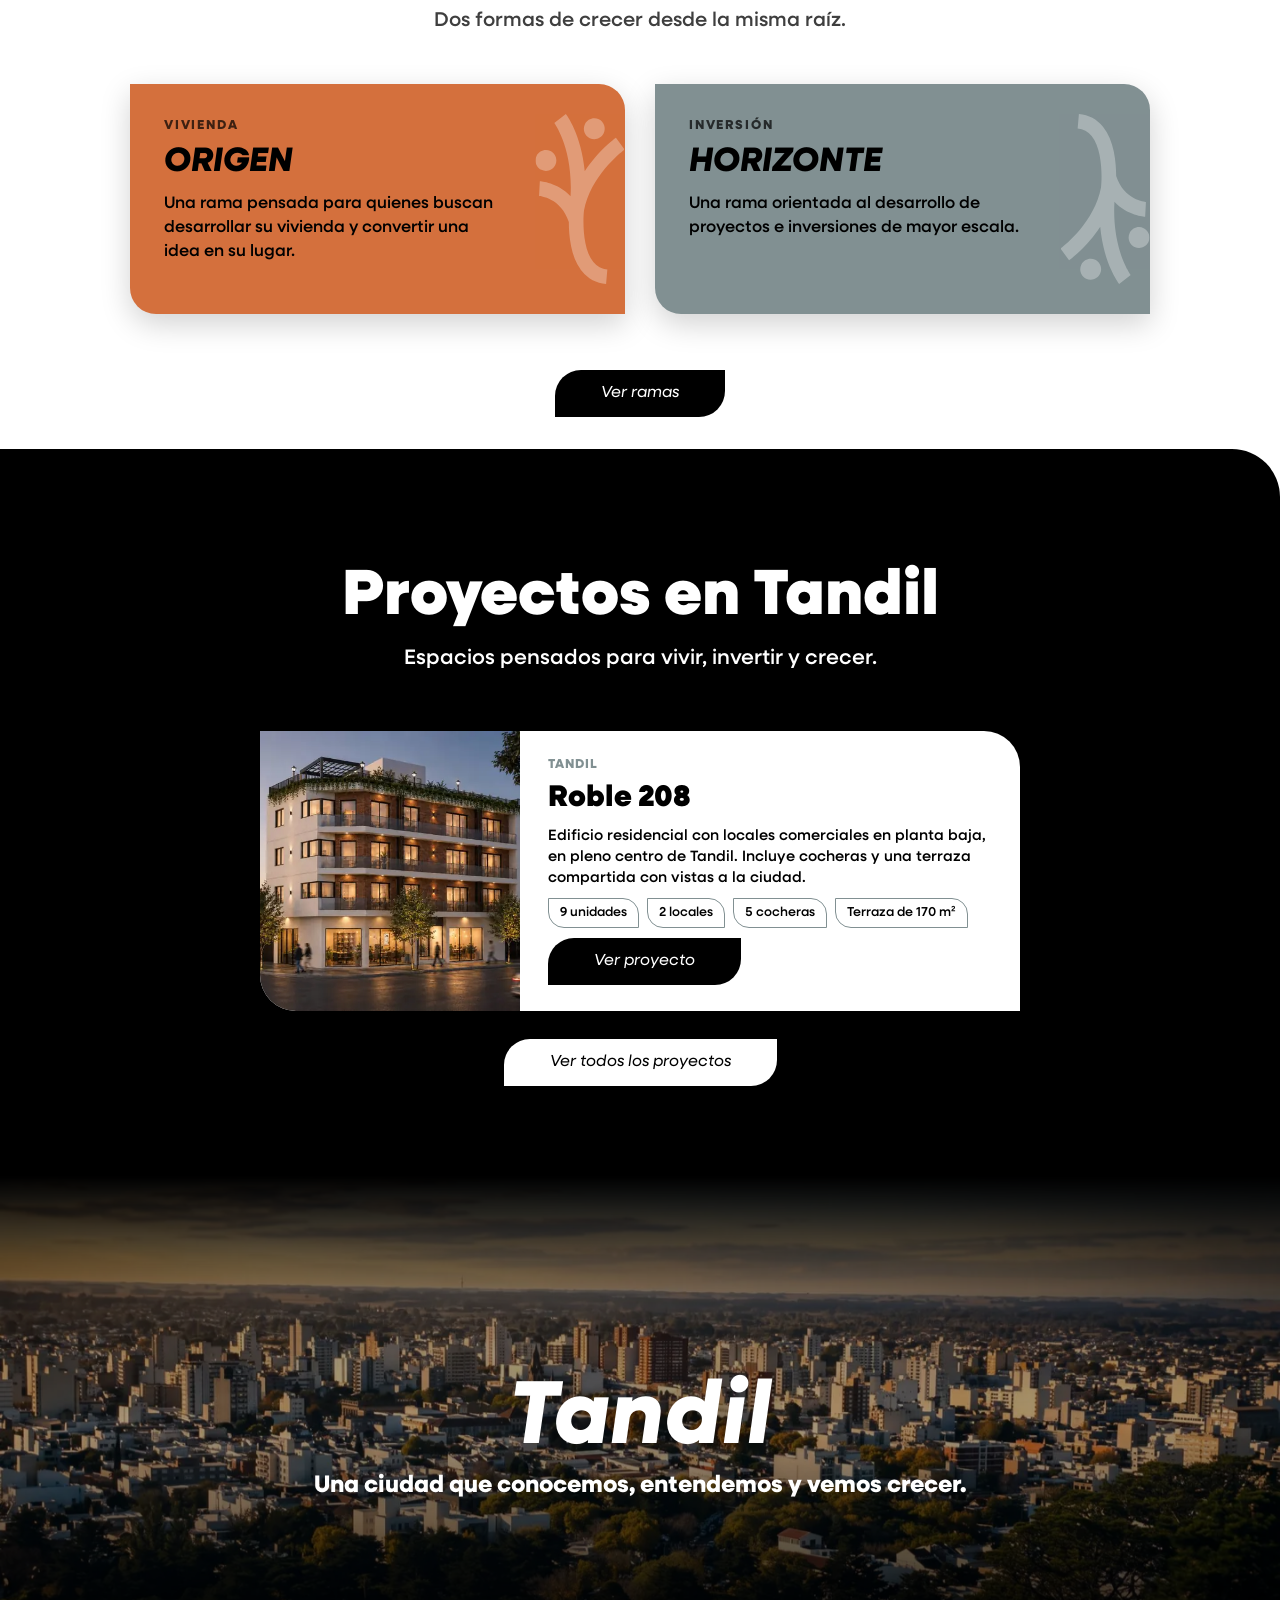
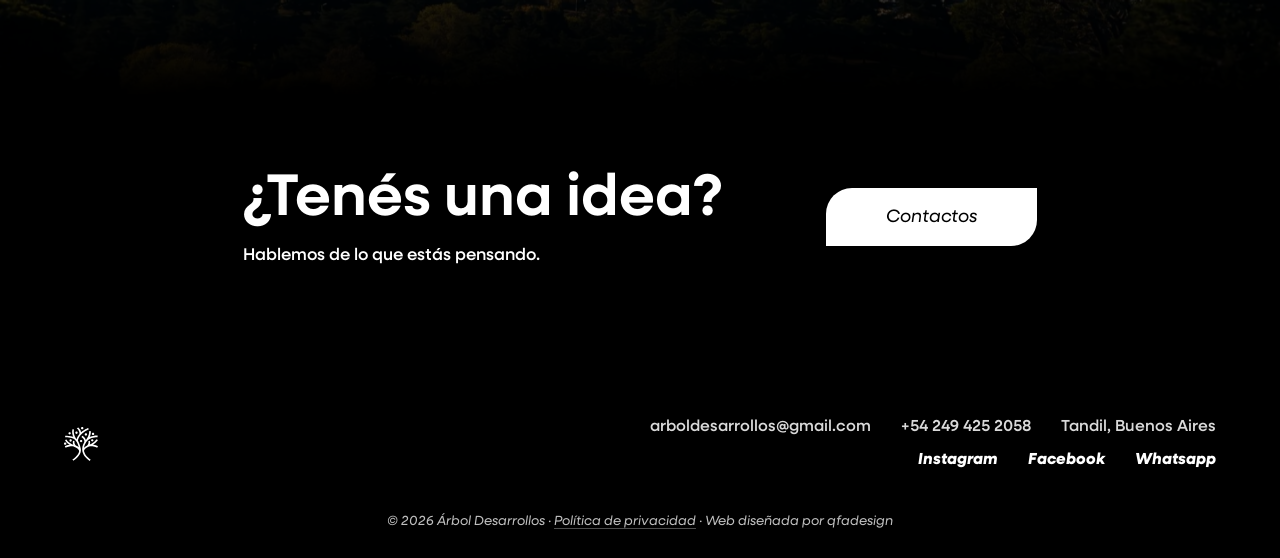
==== commit d329ddf3: "Add files via upload" ====
--- a/index.html
+++ b/index.html
@@ -27,7 +27,7 @@
 <link rel="preload" as="font" type="font/woff2" href="/fonts/neulis-900.woff2" crossorigin>
 <link rel="preload" as="font" type="font/woff2" href="/fonts/bickham-400.woff2" crossorigin>
 <link rel="preload" as="image" type="image/webp" href="/img/edificio-hero-1920.webp" imagesrcset="/img/edificio-hero-640.webp 640w, /img/edificio-hero-1024.webp 1024w, /img/edificio-hero-1440.webp 1440w, /img/edificio-hero-1920.webp 1920w, /img/edificio-hero-2576.webp 2576w" imagesizes="(max-width:820px) 300vw, 100vw" fetchpriority="high">
-<link rel="stylesheet" href="/css/style.css?v=20261115">
+<link rel="stylesheet" href="/css/style.css?v=20261122">
 <script type="application/ld+json">{"@context":"https://schema.org","@graph":[{"@type":["Organization","RealEstateAgent"],"@id":"https://arboldesarrollos.com/#organizacion","name":"Árbol Desarrollos","alternateName":"Árbol Desarrollos Inmobiliarios","description":"Árbol es una desarrolladora inmobiliaria de Tandil. Proyectos de vivienda (Árbol Origen) e inversión (Árbol Horizonte) con planificación y mirada a largo plazo.","url":"https://arboldesarrollos.com/","logo":{"@type":"ImageObject","url":"https://arboldesarrollos.com/icon-512.png","width":512,"height":512},"image":"https://arboldesarrollos.com/og-image.jpg","email":"arboldesarrollos@gmail.com","telephone":"+542494252058","address":{"@type":"PostalAddress","addressLocality":"Tandil","addressRegion":"Buenos Aires","addressCountry":"AR"},"areaServed":{"@type":"City","name":"Tandil","geo":{"@type":"GeoCoordinates","latitude":-37.3217,"longitude":-59.1332}},"sameAs":["https://www.instagram.com/arbol.desarrollos/","https://www.facebook.com/profile.php?id=61587335765953"],"contactPoint":{"@type":"ContactPoint","contactType":"customer service","email":"arboldesarrollos@gmail.com","telephone":"+542494252058","availableLanguage":"es"}},{"@type":"WebSite","@id":"https://arboldesarrollos.com/#sitio","url":"https://arboldesarrollos.com/","name":"Árbol Desarrollos","inLanguage":"es-AR","publisher":{"@id":"https://arboldesarrollos.com/#organizacion"}},{"@type":"WebPage","@id":"https://arboldesarrollos.com/#webpage","url":"https://arboldesarrollos.com/","name":"Árbol Desarrollos Inmobiliarios | Desarrolladora en Tandil","description":"Árbol es una desarrolladora inmobiliaria de Tandil. Proyectos de vivienda (Árbol Origen) e inversión (Árbol Horizonte) con planificación y mirada a largo plazo.","inLanguage":"es-AR","isPartOf":{"@id":"https://arboldesarrollos.com/#sitio"},"about":{"@id":"https://arboldesarrollos.com/#organizacion"},"primaryImageOfPage":{"@type":"ImageObject","url":"https://arboldesarrollos.com/og-image.jpg"}}]}</script>
 </head>
 <body>
@@ -38,8 +38,8 @@
 <section class="page">
 <div class="hero"><img class="bgi" src="/img/edificio-hero-1920.webp" srcset="/img/edificio-hero-640.webp 640w, /img/edificio-hero-1024.webp 1024w, /img/edificio-hero-1440.webp 1440w, /img/edificio-hero-1920.webp 1920w, /img/edificio-hero-2576.webp 2576w" sizes="(max-width:820px) 300vw, 100vw" alt="Edificio contemporáneo de ladrillo, hormigón y balcones de vidrio, visto desde abajo al atardecer" width="1920" height="1072" fetchpriority="high"><h1 class="script">Raíces firmes<br>Proyectos que crecen</h1><p>Desarrolladora inmobiliaria en Tandil. Desarrollamos proyectos que transforman ideas en espacios para vivir, invertir y crecer.</p><a class="btn" href="/contacto/">Contactos</a></div>
 <div class="split"><div class="tx"><h2>Más que<br>construir.<br><em>Desarrollar</em></h2><p>En Árbol pensamos, proyectamos y desarrollamos espacios con una mirada puesta en el presente y en lo que viene.</p><a class="btn" href="/acerca-de/">Acerca de</a></div><div class="ph"><img src="/img/terraza-atardecer-1300.webp" srcset="/img/terraza-atardecer-640.webp 640w, /img/terraza-atardecer-1024.webp 1024w, /img/terraza-atardecer-1300.webp 1300w" sizes="(max-width:820px) 100vw, 50vw" alt="Terraza al atardecer" width="1300" height="797" loading="lazy" decoding="async"></div></div>
-<div class="ramas"><h2>Dos ramas. <span>Una misma visión.</span></h2>
-<div class="duo"><div class="l"><span class="rt">Vivienda</span><h3>ORIGEN</h3><p>Una rama pensada para quienes buscan desarrollar su vivienda y convertir una idea en su lugar.</p></div><div class="ic" aria-hidden="true"><span><img src="/img/rama.svg" alt="" width="110" height="58" style="--rot:-90deg"></span><span><img src="/img/rama.svg" alt="" width="110" height="58" style="--rot:90deg"></span></div><div class="r"><span class="rt">Inversión</span><h3>HORIZONTE</h3><p>Una rama orientada al desarrollo de proyectos e inversiones de mayor escala.</p></div></div>
+<div class="ramas"><h2>Dos ramas.<br><span class="tit-script">Una misma visión.</span></h2><p class="rsub">Dos formas de crecer desde la misma raíz.</p>
+<div class="duo"><div class="l"><img class="rb" src="/img/rama.svg" alt="" width="110" height="58" style="--rot:-90deg" aria-hidden="true"><span class="rt">Vivienda</span><h3>ORIGEN</h3><p>Una rama pensada para quienes buscan desarrollar su vivienda y convertir una idea en su lugar.</p></div><div class="r"><img class="rb" src="/img/rama.svg" alt="" width="110" height="58" style="--rot:90deg" aria-hidden="true"><span class="rt">Inversión</span><h3>HORIZONTE</h3><p>Una rama orientada al desarrollo de proyectos e inversiones de mayor escala.</p></div></div>
 <a class="btn dk" href="/ramas/">Ver ramas</a></div>
 <div class="head"><h2>Proyectos en Tandil</h2><p>Espacios pensados para vivir, invertir y crecer.</p></div><div class="sec"><div class="pro sm"><div class="pimg"><img src="/img/roble-208-portada-1400.webp" srcset="/img/roble-208-portada-640.webp 640w, /img/roble-208-portada-1024.webp 1024w, /img/roble-208-portada-1400.webp 1400w" sizes="(max-width:820px) 100vw, 50vw" alt="Roble 208, edificio multifamiliar con locales comerciales en el centro de Tandil" width="1400" height="990" loading="lazy" decoding="async"></div><div><span class="tag">Tandil</span><h2>Roble 208</h2><p>Edificio residencial con locales comerciales en planta baja, en pleno centro de Tandil. Incluye cocheras y una terraza compartida con vistas a la ciudad.</p><p class="mat" style="gap:8px"><span style="padding:7px 14px">9 unidades</span><span style="padding:7px 14px">2 locales</span><span style="padding:7px 14px">5 cocheras</span><span style="padding:7px 14px">Terraza de 170 m²</span></p><a class="btn dk" href="/proyectos/roble-208/">Ver proyecto</a></div></div><p class="hp-btn"><a class="btn" href="/proyectos/">Ver todos los proyectos</a></p></div>
 <div class="tan"><img class="bgi" src="/img/tandil-ciudad-aerea-1700.webp" srcset="/img/tandil-ciudad-aerea-640.webp 640w, /img/tandil-ciudad-aerea-1024.webp 1024w, /img/tandil-ciudad-aerea-1440.webp 1440w, /img/tandil-ciudad-aerea-1700.webp 1700w" sizes="100vw" alt="Vista de la ciudad de Tandil entre árboles" width="1700" height="949" loading="lazy" decoding="async"><h2>Tandil</h2><p>Una ciudad que conocemos, entendemos y vemos crecer.</p></div>
@@ -47,5 +47,5 @@
 </section>
 </main>
 <footer><a class="flogo" href="/" aria-label="Ir al inicio"><img class="ft" src="/img/logo-isotipo.svg" alt="Árbol Desarrollos" width="35" height="34"></a><div><ul class="fn"><li><a href="mailto:arboldesarrollos@gmail.com">arboldesarrollos@gmail.com</a></li><li><a href="tel:+542494252058">+54 249 425 2058</a></li><li>Tandil, Buenos Aires</li></ul><ul class="s"><li><a href="https://www.instagram.com/arbol.desarrollos/" target="_blank" rel="noopener">Instagram</a></li><li><a href="https://www.facebook.com/profile.php?id=61587335765953" target="_blank" rel="noopener">Facebook</a></li><li><a href="https://wa.me/542494252058" target="_blank" rel="noopener">Whatsapp</a></li></ul></div><small>© 2026 Árbol Desarrollos · <a href="/politica-de-privacidad/">Política de privacidad</a> · Web diseñada por qfadesign</small></footer>
-<script src="/js/main.js?v=20261115" defer></script>
+<script src="/js/main.js?v=20261122" defer></script>
 </body></html>
--- a/css/style.css
+++ b/css/style.css
@@ -446,7 +446,7 @@
 /* ramas: fondo blanco */
 .ramas{background:#fff}
 .ramas h2{color:#000}
-.ramas h2>span:not(.w){color:var(--o)}
+.ramas h2>span:not(.w){color:#000}
 .ramas .ic img{filter:invert(1)}
 @media(max-width:820px){.ramas{background:#fff}}
 /* todo lo que viene después del hero lo tapa por completo (aunque la foto aún no haya cargado) */
@@ -455,3 +455,26 @@
 .hero~.sec{max-width:none;margin:0;padding-left:max(var(--pad),calc((100% - 1240px)/2 + var(--pad)));padding-right:max(var(--pad),calc((100% - 1240px)/2 + var(--pad)))}
 /* esquinas redondeadas del tamano de la superposicion: no dejan ver el hero por detras */
 .hero~.split,.hero~.ramas,.hero~.head{border-radius:0 var(--ov) 0 0}
+
+/* ============ v16: titulo de ramas con la tipografia script, sin naranja ============ */
+.tit-script{font-family:var(--script);font-weight:400;font-size:1.45em;line-height:1;display:inline-block;margin-top:.06em;color:inherit!important}
+.ramas h2{line-height:1}
+.ramas .rsub{font-size:clamp(16px,1.6vw,20px);font-weight:500;margin-top:18px;color:#000;opacity:.75}
+
+/* v16: inicio, ramitas adentro de las tarjetas (como en la pagina Ramas) */
+.ramas .duo{grid-template-columns:1fr 1fr}
+.ramas .duo .l,.ramas .duo .r{position:relative;overflow:hidden;min-height:230px}
+.ramas .duo .l>*,.ramas .duo .r>*{position:relative}
+.ramas .duo .rb{position:absolute;right:-40px;top:50%;width:170px;max-width:none;height:auto;opacity:.3;pointer-events:none;transform:translateY(-50%) rotate(var(--rot,0deg));filter:none}
+.ramas .duo p{max-width:330px}
+/* v16: en celular el bloque de ramas es mas compacto */
+@media(max-width:820px){
+.ramas{padding:44px var(--pad) 48px}
+.ramas h2{font-size:clamp(30px,9vw,40px)}
+.ramas .rsub{margin-top:10px;font-size:15px}
+.ramas .duo{grid-template-columns:1fr;margin:26px auto 28px;gap:14px}
+.ramas .duo .l,.ramas .duo .r{padding:22px 22px 24px;min-height:0}
+.ramas .duo .rb{width:130px;right:-30px}
+.ramas .duo h3{margin-top:6px;font-size:26px}
+.ramas .duo p{margin-top:8px;max-width:78%}
+}
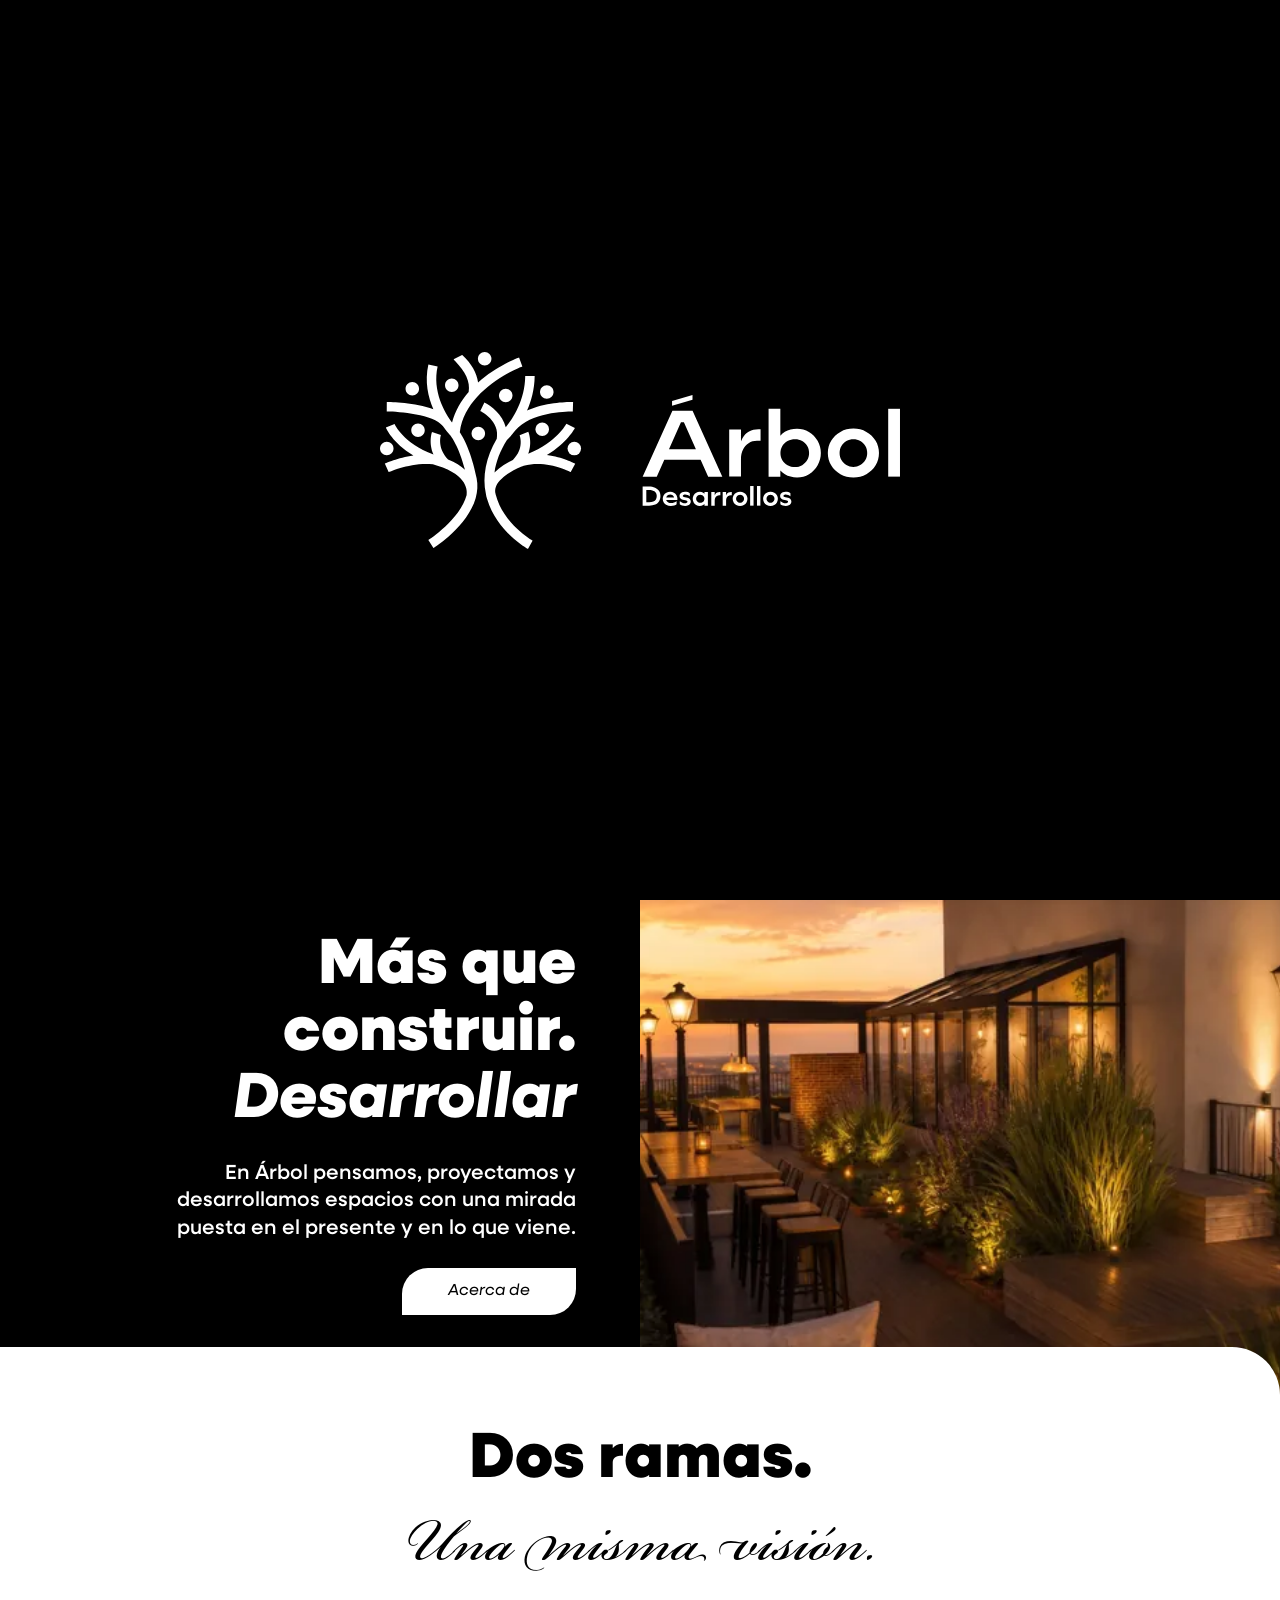
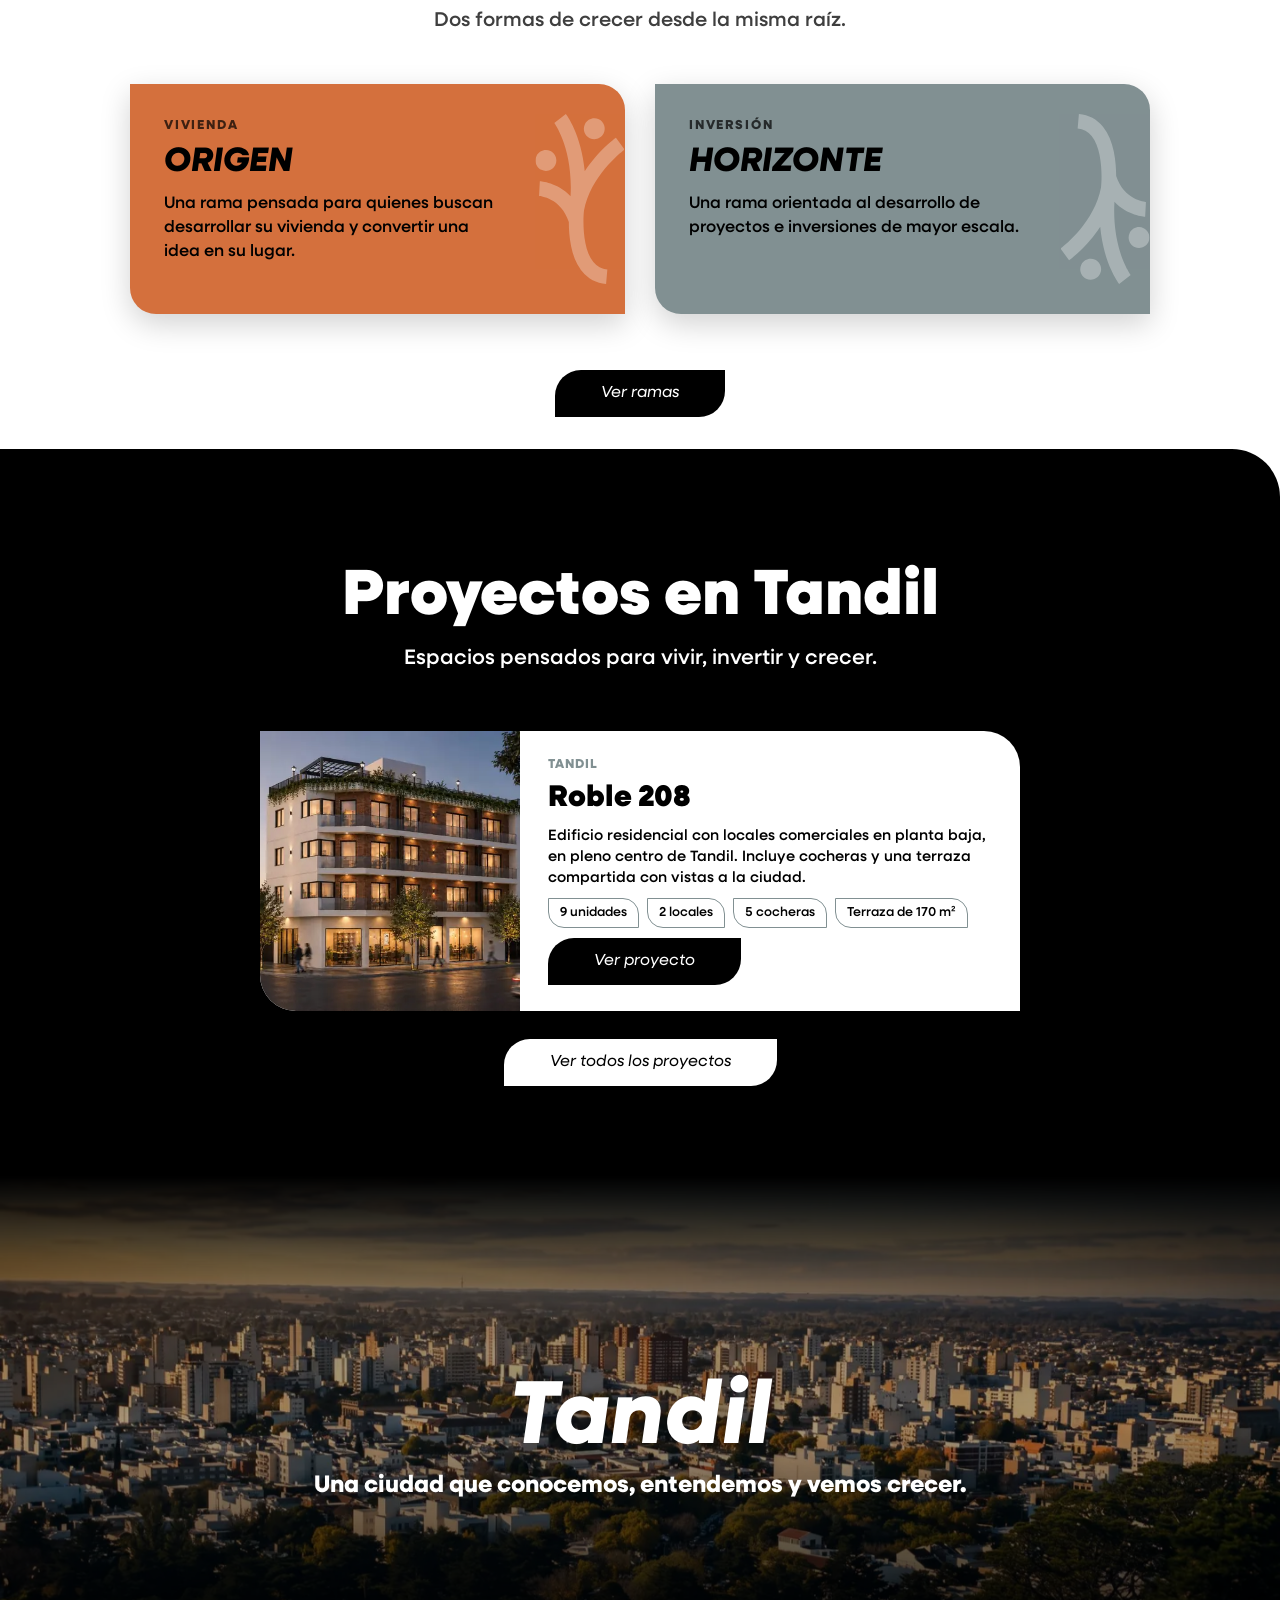
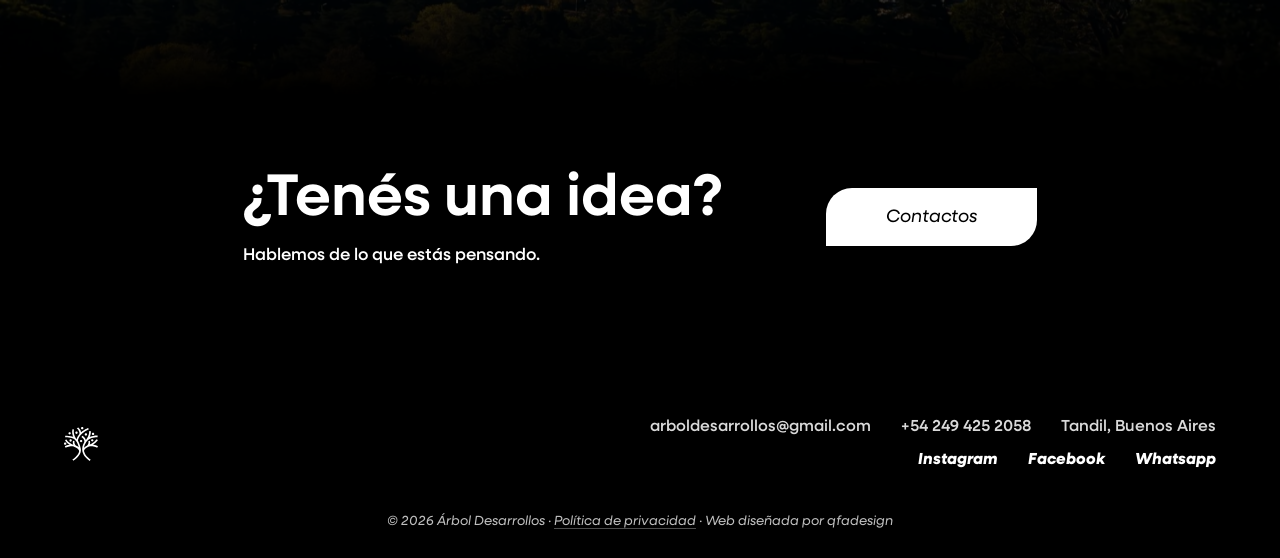
==== commit 13c1d812: "Add files via upload" ====
--- a/index.html
+++ b/index.html
@@ -27,13 +27,13 @@
 <link rel="preload" as="font" type="font/woff2" href="/fonts/neulis-900.woff2" crossorigin>
 <link rel="preload" as="font" type="font/woff2" href="/fonts/bickham-400.woff2" crossorigin>
 <link rel="preload" as="image" type="image/webp" href="/img/edificio-hero-1920.webp" imagesrcset="/img/edificio-hero-640.webp 640w, /img/edificio-hero-1024.webp 1024w, /img/edificio-hero-1440.webp 1440w, /img/edificio-hero-1920.webp 1920w, /img/edificio-hero-2576.webp 2576w" imagesizes="(max-width:820px) 300vw, 100vw" fetchpriority="high">
-<link rel="stylesheet" href="/css/style.css?v=20261122">
+<link rel="stylesheet" href="/css/style.css?v=20261123">
 <script type="application/ld+json">{"@context":"https://schema.org","@graph":[{"@type":["Organization","RealEstateAgent"],"@id":"https://arboldesarrollos.com/#organizacion","name":"Árbol Desarrollos","alternateName":"Árbol Desarrollos Inmobiliarios","description":"Árbol es una desarrolladora inmobiliaria de Tandil. Proyectos de vivienda (Árbol Origen) e inversión (Árbol Horizonte) con planificación y mirada a largo plazo.","url":"https://arboldesarrollos.com/","logo":{"@type":"ImageObject","url":"https://arboldesarrollos.com/icon-512.png","width":512,"height":512},"image":"https://arboldesarrollos.com/og-image.jpg","email":"arboldesarrollos@gmail.com","telephone":"+542494252058","address":{"@type":"PostalAddress","addressLocality":"Tandil","addressRegion":"Buenos Aires","addressCountry":"AR"},"areaServed":{"@type":"City","name":"Tandil","geo":{"@type":"GeoCoordinates","latitude":-37.3217,"longitude":-59.1332}},"sameAs":["https://www.instagram.com/arbol.desarrollos/","https://www.facebook.com/profile.php?id=61587335765953"],"contactPoint":{"@type":"ContactPoint","contactType":"customer service","email":"arboldesarrollos@gmail.com","telephone":"+542494252058","availableLanguage":"es"}},{"@type":"WebSite","@id":"https://arboldesarrollos.com/#sitio","url":"https://arboldesarrollos.com/","name":"Árbol Desarrollos","inLanguage":"es-AR","publisher":{"@id":"https://arboldesarrollos.com/#organizacion"}},{"@type":"WebPage","@id":"https://arboldesarrollos.com/#webpage","url":"https://arboldesarrollos.com/","name":"Árbol Desarrollos Inmobiliarios | Desarrolladora en Tandil","description":"Árbol es una desarrolladora inmobiliaria de Tandil. Proyectos de vivienda (Árbol Origen) e inversión (Árbol Horizonte) con planificación y mirada a largo plazo.","inLanguage":"es-AR","isPartOf":{"@id":"https://arboldesarrollos.com/#sitio"},"about":{"@id":"https://arboldesarrollos.com/#organizacion"},"primaryImageOfPage":{"@type":"ImageObject","url":"https://arboldesarrollos.com/og-image.jpg"}}]}</script>
 </head>
 <body>
-<div id="ldr" aria-hidden="true"><div class="ld-bg"></div><div class="ld-c"><svg class="ld-m" viewBox="0 0 301.35 96.59" fill="#fff" focusable="false"><defs><clipPath id="ldg"><rect class="ld-g" x="-6" y="-6" width="114" height="110"/></clipPath><clipPath id="ldw"><rect class="ld-k" x="136" y="-2" width="168" height="100"/></clipPath></defs><g clip-path="url(#ldg)"><path d="M95.61,37.23l-4.15-2.08c-.05.1-4.71,8.96-18.74,14.81,2.15-5.69.15-10.58.04-10.86l-4.28,1.8c.11.26,2.54,6.48-3.3,12.09-2.68,1.3-6.24,3.34-9,6.09.69-5.14,2.72-10.44,6.1-15.85.62-.59,2.25-2.24,4.17-4.8,8.02-9.67,27.86-9.26,28.15-9.25h0l.07-2.32.07-2.32c-.67-.01-12.6-.28-22.6,4.21,2.08-4.71,3.67-10.43,3.75-16.97l-4.64-.06c-.15,11.78-5.95,20.77-9.54,25.21-1.57-6.25-7.03-10.51-10.49-12.18l-2.01,4.18c.4.2,9.78,4.88,8.09,13.59-5.36,9.28-7.15,18.37-5.35,27.05.11.87.32,1.73.65,2.6,4.59,15.63,19.41,24.04,20.06,24.4l2.26-4.05c-.14-.08-14.49-8.25-18.15-22.66-.09-.36-.17-.72-.24-1.08-.1-1.09.09-2.17.59-3.25,2.31-4.96,10.42-8.73,13.41-9.79,11.31-3.06,22.93,3.08,23.05,3.14l2.21-4.08c-.36-.19-6.18-3.29-13.91-4.27,10.02-6.06,13.56-12.94,13.75-13.31Z"/><path d="M39.15,39.41c.83-6.95,4.26-12.77,8.56-17.45h.02s0-.02,0-.03c9.06-9.87,21.91-14.75,22.1-14.82l-1.61-4.35c-.74.27-11.04,4.17-20.1,12.2-.71-4.8-3.19-9.24-7.78-13.48l-.08.04-4.15,2.07c.45.59.47.61.85,1.01,4.86,5.11,7.42,9.95,6.53,15.01-3.63,4.17-6.65,9.16-8.16,14.99-3.66-4.96-9.77-15.45-7.08-27.47l-4.53-1.02c-1.89,8.42-.15,16.02,2.44,21.97-9.03-3.34-21.03-3.54-22.85-3.55l-.03,4.64c6.18.04,23.03,1.39,27.51,7.12,1.8,2.55,3.29,4.15,3.64,4.52.34.41,4.21,5.27,7.23,16.9-2-1.79-4.68-3.5-8.32-4.96-5.44-5.8-3.56-11.73-3.48-11.99l-2.2-.75-2.19-.77c-.1.27-1.76,5.21.73,11.05-14.96-5.59-19.04-14.88-19.08-14.98l-4.29,1.76c.16.39,3.22,7.6,13.52,13.68-7.68,1.11-13.69,3.83-14.04,4l1.94,4.21c.11-.05,11.12-5.04,21.66-3.85.73.25,1.48.5,2.26.74,15.13,4.58,14.58,12.69,14.31,14.3-3.28,12.07-18.62,21.99-18.8,22.11l1.25,1.96,1.25,1.96c.83-.53,16.79-10.83,20.71-24.48h0s.02-.09.05-.22c.85-3.05,1.09-6.26.43-9.57-2.53-12.64-6.31-19.58-8.25-22.51Z"/></g><path class="ld-l" style="--d:0.81s" d="M21.95,38.42c0-1.83-1.48-3.31-3.31-3.31s-3.31,1.48-3.31,3.31,1.48,3.31,3.31,3.31,3.31-1.48,3.31-3.31Z"/><path class="ld-l" style="--d:1.05s" d="M15.85,21.36c1.83,0,3.31-1.48,3.31-3.31s-1.48-3.31-3.31-3.31-3.31,1.48-3.31,3.31,1.48,3.31,3.31,3.31Z"/><path class="ld-l" style="--d:1.06s" d="M35.21,19.66c1.83,0,3.31-1.48,3.31-3.31s-1.48-3.31-3.31-3.31-3.31,1.48-3.31,3.31,1.48,3.31,3.31,3.31Z"/><path class="ld-l" style="--d:1.21s" d="M51.35,6.63c1.83,0,3.31-1.48,3.31-3.31s-1.48-3.31-3.31-3.31-3.31,1.48-3.31,3.31,1.48,3.31,3.31,3.31Z"/><path class="ld-l" style="--d:1.01s" d="M58.37,21.36c0,1.83,1.48,3.31,3.31,3.31s3.31-1.48,3.31-3.31-1.48-3.31-3.31-3.31-3.31,1.48-3.31,3.31Z"/><path class="ld-l" style="--d:0.8s" d="M48.22,36.7c-1.83,0-3.31,1.48-3.31,3.31s1.48,3.31,3.31,3.31,3.31-1.48,3.31-3.31-1.48-3.31-3.31-3.31Z"/><path class="ld-l" style="--d:1.03s" d="M81.82,22.98c1.83,0,3.31-1.48,3.31-3.31s-1.48-3.31-3.31-3.31-3.31,1.48-3.31,3.31,1.48,3.31,3.31,3.31Z"/><path class="ld-l" style="--d:0.82s" d="M76.28,37.95c0,1.83,1.48,3.31,3.31,3.31s3.31-1.48,3.31-3.31-1.48-3.31-3.31-3.31-3.31,1.48-3.31,3.31Z"/><path class="ld-l" style="--d:0.71s" d="M95.33,44.09c-1.83,0-3.31,1.48-3.31,3.31s1.48,3.31,3.31,3.31,3.31-1.48,3.31-3.31-1.48-3.31-3.31-3.31Z"/><circle class="ld-l" style="--d:0.71s" cx="3.31" cy="47.41" r="3.31"/><g clip-path="url(#ldw)"><g class="ld-t2"><path d="M148.66,72.34c1.05-.48,1.85-1.16,2.4-2.06.55-.9.82-1.96.82-3.18s-.28-2.3-.85-3.19c-.57-.89-1.4-1.57-2.5-2.05-1.1-.48-2.43-.71-4-.71h-3.76v11.91h4.12c1.46,0,2.72-.24,3.77-.71ZM143.07,70.93v-7.66h1.63c1.62,0,2.84.33,3.66,1,.82.66,1.22,1.61,1.22,2.83,0,.81-.18,1.49-.54,2.07-.36.57-.89,1.01-1.59,1.31-.7.3-1.58.45-2.62.45h-1.77Z"/><path d="M158.37,73.23c.77,0,1.48-.1,2.12-.3.64-.2,1.14-.45,1.49-.76v-1.9h-.1c-.41.36-.91.65-1.49.87-.58.22-1.23.32-1.93.32-.64,0-1.18-.11-1.63-.34-.45-.23-.8-.54-1.04-.94-.14-.23-.22-.47-.28-.73h6.95c.02-.2.03-.42.03-.65,0-.83-.19-1.58-.58-2.25-.39-.67-.92-1.21-1.6-1.59-.68-.39-1.46-.58-2.35-.58s-1.68.2-2.38.59c-.7.39-1.25.92-1.65,1.59-.4.67-.6,1.42-.6,2.24s.21,1.56.62,2.24,1,1.21,1.77,1.6,1.65.59,2.65.59ZM155.74,67.41c.21-.41.51-.73.89-.96.39-.23.83-.35,1.34-.35s.94.11,1.32.34.67.55.88.96c.09.18.15.38.2.59h-4.84c.05-.2.11-.4.21-.58Z"/><path d="M170.38,71.89c.29-.41.43-.88.43-1.4,0-.66-.21-1.2-.63-1.64s-1.17-.72-2.26-.86c-.6-.09-1.05-.18-1.34-.27s-.49-.19-.58-.31c-.09-.11-.14-.26-.14-.43s.06-.32.18-.45c.12-.13.29-.24.5-.31.22-.08.46-.12.75-.12.52,0,1.04.11,1.55.32.51.22.93.49,1.26.82h.12v-1.99c-.35-.27-.8-.48-1.34-.64-.54-.15-1.1-.23-1.68-.23-.67,0-1.27.12-1.79.35-.52.23-.93.55-1.21.94-.28.4-.43.84-.43,1.33,0,.62.22,1.17.65,1.62.44.46,1.18.75,2.22.88.59.08,1.04.17,1.34.26.3.1.5.2.6.31.1.11.15.26.15.43,0,.2-.07.38-.2.53-.13.15-.31.26-.55.35-.24.09-.51.13-.8.13-.52,0-1.07-.11-1.65-.33-.58-.22-1.08-.52-1.5-.89h-.1v1.94c.37.3.87.54,1.5.72.62.19,1.24.28,1.85.28.71,0,1.34-.12,1.86-.36s.94-.56,1.22-.98Z"/><path d="M181.5,73.06v-8.51h-2.13v1.11c-.24-.27-.52-.5-.83-.69-.62-.38-1.36-.57-2.19-.57-.77,0-1.49.2-2.14.59s-1.18.93-1.57,1.61c-.39.68-.59,1.42-.59,2.21s.19,1.53.58,2.21c.39.68.91,1.22,1.56,1.61.66.39,1.38.59,2.16.59.84,0,1.57-.19,2.19-.57.32-.19.59-.42.83-.69v1.11h2.13ZM179,70.08c-.23.39-.54.69-.94.91-.4.22-.85.33-1.35.33s-.91-.11-1.29-.34c-.39-.23-.69-.53-.91-.91-.22-.38-.33-.8-.33-1.27s.11-.89.33-1.27c.22-.38.52-.68.91-.91.39-.23.82-.34,1.29-.34s.95.11,1.35.33c.4.22.72.52.94.91.23.39.34.81.34,1.28s-.11.89-.34,1.28Z"/><path d="M183.63,64.55v8.51h2.13v-3.25c0-.58.12-1.11.36-1.61.24-.49.58-.88,1.02-1.17.44-.29.95-.43,1.51-.43h.65v-2.11h-.37c-.63,0-1.21.14-1.71.43-.5.29-.9.69-1.19,1.21-.12.21-.19.44-.26.67v-2.24h-2.13Z"/><path d="M196.4,64.48h-.37c-.63,0-1.21.14-1.71.43-.5.29-.9.69-1.19,1.21-.12.21-.19.44-.26.67v-2.24h-2.13v8.51h2.13v-3.25c0-.58.12-1.11.36-1.61.24-.49.58-.88,1.02-1.17.44-.29.95-.43,1.51-.43h.65v-2.11Z"/><path d="M205.6,71.02c.4-.67.6-1.41.6-2.22s-.2-1.55-.6-2.22c-.4-.67-.96-1.21-1.67-1.61-.71-.4-1.49-.6-2.34-.6s-1.65.2-2.36.6c-.71.4-1.27.93-1.67,1.61s-.6,1.42-.6,2.22.2,1.55.6,2.22.96,1.21,1.67,1.61c.71.4,1.49.6,2.36.6s1.63-.2,2.34-.6c.71-.4,1.26-.93,1.67-1.61ZM203.74,70.07c-.22.38-.52.68-.91.9-.39.22-.8.33-1.26.33s-.88-.11-1.26-.33c-.37-.22-.67-.52-.89-.9-.22-.38-.33-.8-.33-1.27s.11-.89.33-1.27c.22-.38.52-.68.9-.9.38-.22.8-.33,1.27-.33s.87.11,1.25.33c.38.22.68.52.9.9.22.38.33.8.33,1.27s-.11.89-.33,1.27Z"/><rect x="207.87" y="60.81" width="2.13" height="12.25"/><rect x="212.14" y="60.81" width="2.13" height="12.25"/><path d="M218.22,72.63c.71.4,1.49.6,2.36.6s1.63-.2,2.34-.6c.71-.4,1.26-.93,1.67-1.61s.6-1.41.6-2.22-.2-1.55-.6-2.22-.96-1.21-1.67-1.61c-.71-.4-1.49-.6-2.34-.6s-1.65.2-2.36.6c-.71.4-1.26.93-1.67,1.61-.4.67-.6,1.42-.6,2.22s.2,1.55.6,2.22c.4.67.96,1.21,1.67,1.61ZM218.4,67.54c.22-.38.52-.68.9-.9.38-.22.8-.33,1.27-.33s.87.11,1.25.33c.38.22.68.52.9.9.22.38.33.8.33,1.27s-.11.89-.33,1.27c-.22.38-.52.68-.91.9-.39.22-.81.33-1.26.33s-.88-.11-1.26-.33c-.37-.22-.67-.52-.89-.9-.22-.38-.33-.8-.33-1.27s.11-.89.33-1.27Z"/><path d="M229.33,66.22c.22-.08.46-.12.75-.12.52,0,1.04.11,1.55.32.51.22.93.49,1.26.82h.12v-1.99c-.35-.27-.8-.48-1.34-.64-.54-.15-1.1-.23-1.68-.23-.67,0-1.27.12-1.79.35-.52.23-.93.55-1.21.94-.28.4-.43.84-.43,1.33,0,.62.22,1.17.65,1.62.44.46,1.18.75,2.22.88.59.08,1.04.17,1.34.26.3.1.5.2.6.31.1.11.15.26.15.43,0,.2-.07.38-.2.53-.13.15-.31.26-.55.35-.24.09-.51.13-.8.13-.52,0-1.07-.11-1.65-.33-.58-.22-1.08-.52-1.5-.89h-.1v1.94c.37.3.87.54,1.5.72.62.19,1.24.28,1.85.28.71,0,1.34-.12,1.86-.36s.94-.56,1.22-.98c.29-.41.43-.88.43-1.4,0-.66-.21-1.2-.63-1.64s-1.17-.72-2.26-.86c-.6-.09-1.05-.18-1.34-.27s-.49-.19-.58-.31c-.09-.11-.14-.26-.14-.43s.06-.32.18-.45c.12-.13.29-.24.5-.31Z"/><rect x="140.56" y="79.09" width="2.13" height="8.51"/><path d="M142.27,75.79c-.19-.1-.41-.15-.66-.15s-.45.05-.65.15c-.19.1-.35.24-.46.42s-.17.37-.17.59.06.39.17.57.27.32.46.43c.19.11.41.16.65.16s.47-.05.66-.16c.19-.11.34-.25.45-.43s.16-.37.16-.57c0-.22-.05-.41-.16-.59s-.26-.31-.45-.42Z"/><path d="M149.84,78.92c-.68,0-1.28.16-1.8.47-.46.27-.81.67-1.09,1.14v-1.44h-2.13v8.51h2.13v-4.05c0-.54.1-1.01.3-1.4.2-.39.47-.69.82-.91.35-.22.74-.32,1.17-.32.58,0,1.03.18,1.35.55.32.37.48.89.48,1.57v4.56h2.13v-4.85c0-1.18-.3-2.11-.91-2.8s-1.43-1.03-2.46-1.03Z"/><path d="M166.73,79.37c-.47-.29-.99-.44-1.57-.44-.61,0-1.16.14-1.64.43-.48.28-.86.65-1.13,1.11,0,.01-.01.03-.02.04-.25-.48-.58-.86-1-1.14-.45-.29-.98-.44-1.58-.44s-1.12.15-1.56.45c-.35.24-.61.56-.82.92v-1.2h-2.13v8.51h2.13v-4.24c0-.54.09-.99.26-1.35s.4-.63.68-.82c.28-.19.58-.28.9-.28.43,0,.78.16,1.04.48s.39.73.39,1.22v4.98h2.13v-4.24c0-.54.09-.99.26-1.35s.4-.63.68-.82c.28-.19.58-.28.9-.28.44,0,.79.16,1.06.48s.39.73.39,1.22v4.98h2.13v-5.26c0-.66-.13-1.24-.39-1.76s-.62-.92-1.09-1.22Z"/><path d="M176.8,79.52c-.71-.4-1.49-.6-2.34-.6s-1.65.2-2.36.6c-.71.4-1.27.93-1.67,1.61s-.6,1.42-.6,2.22.2,1.55.6,2.22.96,1.21,1.67,1.61c.71.4,1.49.6,2.36.6s1.63-.2,2.34-.6c.71-.4,1.26-.93,1.67-1.61.4-.67.6-1.41.6-2.22s-.2-1.55-.6-2.22c-.4-.67-.96-1.21-1.67-1.61ZM176.61,84.61c-.22.38-.52.68-.91.9-.39.22-.8.33-1.26.33s-.88-.11-1.26-.33c-.37-.22-.67-.52-.89-.9-.22-.38-.33-.8-.33-1.27s.11-.89.33-1.27c.22-.38.52-.68.9-.9.38-.22.8-.33,1.27-.33s.87.11,1.25.33c.38.22.68.52.9.9.22.38.33.8.33,1.27s-.11.89-.33,1.27Z"/><path d="M188.02,79.53c-.65-.39-1.37-.59-2.15-.59-.84,0-1.57.19-2.19.57-.31.19-.59.42-.82.69v-4.85h-2.13v12.25h2.13v-1.11c.24.27.51.5.82.69.62.38,1.35.57,2.2.57.78,0,1.5-.19,2.15-.59.65-.39,1.17-.93,1.56-1.61.39-.68.58-1.42.58-2.21s-.2-1.53-.59-2.21c-.39-.68-.91-1.22-1.57-1.61ZM187.72,84.61c-.22.38-.52.68-.91.91-.39.23-.81.34-1.28.34-.51,0-.97-.11-1.37-.33-.4-.22-.72-.52-.94-.91-.23-.39-.34-.81-.34-1.28s.11-.89.34-1.28c.23-.39.54-.69.94-.91.4-.22.86-.33,1.37-.33.46,0,.89.11,1.28.34.39.23.69.53.91.91.22.38.33.8.33,1.27s-.11.89-.33,1.27Z"/><rect x="191.86" y="79.09" width="2.13" height="8.51"/><path d="M193.58,75.79c-.19-.1-.41-.15-.66-.15s-.45.05-.65.15c-.19.1-.35.24-.46.42s-.17.37-.17.59.06.39.17.57.27.32.46.43c.19.11.41.16.65.16s.47-.05.66-.16c.19-.11.34-.25.45-.43s.16-.37.16-.57c0-.22-.05-.41-.16-.59s-.26-.31-.45-.42Z"/><rect x="196.13" y="75.35" width="2.13" height="12.25"/><path d="M202.12,75.79c-.19-.1-.41-.15-.66-.15s-.45.05-.65.15c-.19.1-.35.24-.46.42s-.17.37-.17.59.06.39.17.57.27.32.46.43c.19.11.41.16.65.16s.47-.05.66-.16c.19-.11.34-.25.45-.43s.16-.37.16-.57c0-.22-.05-.41-.16-.59s-.26-.31-.45-.42Z"/><rect x="200.4" y="79.09" width="2.13" height="8.51"/><path d="M211.54,80.2c-.24-.27-.52-.5-.83-.69-.62-.38-1.36-.57-2.19-.57-.77,0-1.49.2-2.14.59s-1.18.93-1.57,1.61-.59,1.42-.59,2.21.19,1.53.58,2.21c.39.68.91,1.22,1.57,1.61.66.39,1.38.59,2.16.59.84,0,1.57-.19,2.19-.57.32-.19.59-.42.83-.69v1.11h2.13v-8.51h-2.13v1.11ZM211.17,84.62c-.23.39-.54.69-.94.91-.4.22-.85.33-1.35.33s-.91-.11-1.29-.34c-.39-.23-.69-.53-.91-.91-.22-.38-.33-.8-.33-1.27s.11-.89.33-1.27c.22-.38.52-.68.91-.91s.82-.34,1.29-.34.95.11,1.35.33c.4.22.72.52.94.91.23.39.34.81.34,1.28s-.11.89-.34,1.28Z"/><path d="M219.37,79.46c-.5.29-.9.69-1.19,1.21-.12.21-.19.44-.26.67v-2.24h-2.13v8.51h2.13v-3.25c0-.58.12-1.11.36-1.61s.58-.88,1.02-1.17.95-.43,1.51-.43h.65v-2.11h-.37c-.64,0-1.21.14-1.71.43Z"/><rect x="222.9" y="79.09" width="2.13" height="8.51"/><path d="M224.62,75.79c-.19-.1-.41-.15-.66-.15s-.45.05-.65.15-.35.24-.46.42c-.11.18-.17.37-.17.59s.06.39.17.57c.11.18.27.32.46.43.19.11.41.16.65.16s.47-.05.66-.16c.19-.11.34-.25.45-.43.11-.18.16-.37.16-.57,0-.22-.05-.41-.16-.59-.11-.18-.26-.31-.45-.42Z"/><path d="M233.68,79.52c-.71-.4-1.49-.6-2.34-.6s-1.65.2-2.36.6c-.71.4-1.27.93-1.67,1.61s-.6,1.42-.6,2.22.2,1.55.6,2.22.96,1.21,1.67,1.61c.71.4,1.49.6,2.36.6s1.63-.2,2.34-.6c.71-.4,1.26-.93,1.67-1.61.4-.67.6-1.41.6-2.22s-.2-1.55-.6-2.22c-.4-.67-.96-1.21-1.67-1.61ZM233.49,84.61c-.22.38-.52.68-.91.9-.39.22-.8.33-1.26.33s-.88-.11-1.26-.33c-.37-.22-.67-.52-.89-.9-.22-.38-.33-.8-.33-1.27s.11-.89.33-1.27c.22-.38.52-.68.9-.9.38-.22.8-.33,1.27-.33s.87.11,1.25.33c.38.22.68.52.9.9.22.38.33.8.33,1.27s-.11.89-.33,1.27Z"/><path d="M241.48,82.53c-.6-.09-1.05-.18-1.34-.27s-.49-.19-.58-.31c-.09-.11-.14-.26-.14-.43s.06-.32.18-.45c.12-.13.29-.24.5-.31.22-.08.46-.12.75-.12.52,0,1.04.11,1.55.32.51.22.93.49,1.26.82h.12v-1.99c-.35-.27-.8-.48-1.34-.64-.54-.15-1.1-.23-1.68-.23-.67,0-1.27.12-1.79.35-.52.23-.93.55-1.21.94-.28.4-.43.84-.43,1.33,0,.62.22,1.17.65,1.62.44.46,1.18.75,2.22.88.59.08,1.04.17,1.34.26.3.1.5.2.6.31.1.11.15.26.15.43,0,.2-.07.38-.2.53-.13.15-.31.26-.55.35-.24.09-.51.13-.8.13-.52,0-1.07-.11-1.65-.33-.58-.22-1.08-.52-1.5-.89h-.1v1.94c.37.3.87.54,1.5.72.62.19,1.24.28,1.85.28.71,0,1.34-.12,1.86-.36s.94-.56,1.22-.98c.29-.41.43-.88.43-1.4,0-.66-.21-1.2-.63-1.64s-1.17-.72-2.26-.86Z"/></g><path d="M154.77,46.36h22.56l4.72,10.55h8.79l-18.52-41.01h-12.54l-18.52,41.01h8.79l4.71-10.55ZM165.12,23.15h1.82l7.48,16.7h-16.75l7.45-16.7Z"/><path d="M207.45,28.87c-1.74,1-3.1,2.38-4.1,4.16-.37.66-.67,1.36-.91,2.09v-7.51h-7.32v29.3h7.32v-11.19c0-1.99.41-3.84,1.23-5.54.82-1.7,1.99-3.05,3.52-4.04,1.52-1,3.26-1.49,5.21-1.49h2.23v-7.27h-1.29c-2.19,0-4.15.5-5.89,1.49Z"/><path d="M244.72,29.1c-2.25-1.35-4.72-2.02-7.41-2.02-2.89,0-5.4.65-7.53,1.96-1.08.66-2.02,1.45-2.84,2.37V14.72h-7.32v42.19h7.32v-3.81c.82.92,1.76,1.71,2.84,2.37,2.13,1.31,4.66,1.96,7.59,1.96,2.7,0,5.17-.67,7.41-2.02,2.25-1.35,4.03-3.19,5.36-5.54,1.33-2.34,1.99-4.88,1.99-7.62s-.67-5.27-2.02-7.62c-1.35-2.34-3.14-4.19-5.39-5.54ZM243.66,46.62c-.76,1.31-1.81,2.35-3.13,3.14-1.33.78-2.79,1.17-4.39,1.17-1.76,0-3.33-.38-4.72-1.14-1.39-.76-2.47-1.81-3.25-3.14-.78-1.33-1.17-2.79-1.17-4.39s.39-3.07,1.17-4.39c.78-1.33,1.87-2.37,3.25-3.13,1.39-.76,2.96-1.14,4.72-1.14,1.6,0,3.07.39,4.39,1.17,1.33.78,2.37,1.83,3.13,3.13.76,1.31,1.14,2.76,1.14,4.36s-.38,3.06-1.14,4.36Z"/><path d="M280.46,29.07c-2.44-1.37-5.13-2.05-8.06-2.05s-5.67.68-8.12,2.05c-2.44,1.37-4.36,3.21-5.74,5.54-1.39,2.32-2.08,4.87-2.08,7.65s.69,5.32,2.08,7.65c1.39,2.32,3.3,4.17,5.74,5.54,2.44,1.37,5.15,2.05,8.12,2.05s5.61-.68,8.06-2.05c2.44-1.37,4.36-3.21,5.74-5.54,1.39-2.32,2.08-4.87,2.08-7.65s-.69-5.32-2.08-7.65c-1.39-2.32-3.3-4.17-5.74-5.54ZM279.82,46.62c-.76,1.31-1.81,2.34-3.13,3.11-1.33.76-2.77,1.14-4.34,1.14s-3.05-.38-4.34-1.14c-1.29-.76-2.31-1.8-3.08-3.11-.76-1.31-1.14-2.76-1.14-4.36s.38-3.06,1.14-4.36c.76-1.31,1.8-2.34,3.11-3.11,1.31-.76,2.76-1.14,4.37-1.14s3,.38,4.31,1.14c1.31.76,2.34,1.8,3.11,3.11.76,1.31,1.14,2.76,1.14,4.36s-.38,3.06-1.14,4.36Z"/><rect x="294.02" y="14.72" width="7.32" height="42.19"/><polygon points="172.3 6.09 159.6 9.82 159.6 12.87 172.3 9.11 172.3 6.09"/></g></svg></div><div class="ld-w"><img class="ld-i" alt="" decoding="async"><div class="ld-s"></div></div></div>
+<div id="ldr" aria-hidden="true"><div class="ld-bg"></div><div class="ld-c"><svg class="ld-m" viewBox="5 5 202.64 76.72" fill="#fff" focusable="false"><defs><clipPath id="ldg"><rect class="ld-g" x="0" y="0" width="88" height="90"/></clipPath><clipPath id="ldw"><rect class="ld-k" x="96" y="0" width="118" height="90"/></clipPath></defs><g clip-path="url(#ldg)"><path d="M80.943,34.574l-3.296-1.651C77.608,33,73.904,40.039,62.766,44.684 c1.709-4.518,0.123-8.401,0.029-8.622l-3.398,1.428c0.085,0.21,2.016,5.147-2.624,9.606c-2.131,1.031-4.956,2.655-7.151,4.835 c0.551-4.082,2.163-8.29,4.845-12.587c0.489-0.469,1.785-1.777,3.315-3.81c6.368-7.68,22.13-7.354,22.355-7.348 c0.001,0,0.001,0,0.001,0l0.052-1.843l0.053-1.843c-0.533-0.012-10.004-0.223-17.948,3.345c1.649-3.744,2.912-8.284,2.977-13.478 l-3.686-0.045c-0.115,9.355-4.727,16.493-7.581,20.026c-1.251-4.965-5.58-8.351-8.333-9.672l-1.599,3.321 c0.322,0.157,7.771,3.875,6.429,10.791c-4.257,7.373-5.68,14.587-4.248,21.487c0.09,0.688,0.255,1.377,0.516,2.068 C50.415,74.76,62.19,81.436,62.701,81.72l1.794-3.22c-0.115-0.064-11.505-6.55-14.415-18c-0.073-0.285-0.131-0.572-0.192-0.859 c-0.082-0.869,0.071-1.722,0.47-2.578c1.832-3.937,8.273-6.933,10.651-7.777c8.984-2.434,18.213,2.447,18.306,2.496l1.753-3.243 c-0.286-0.155-4.905-2.61-11.045-3.39C77.984,40.336,80.794,34.873,80.943,34.574z"/><path d="M36.094,36.3c0.658-5.523,3.387-10.139,6.797-13.861l0.015,0.004 c0.002-0.009,0.004-0.017,0.006-0.026c7.196-7.841,17.401-11.716,17.554-11.773l-1.278-3.457 c-0.588,0.217-8.77,3.315-15.964,9.692c-0.565-3.811-2.535-7.34-6.179-10.709l-0.067,0.033l-3.298,1.646 c0.361,0.472,0.372,0.483,0.676,0.803c3.863,4.057,5.89,7.907,5.189,11.924c-2.885,3.313-5.284,7.272-6.478,11.909 c-2.903-3.936-7.759-12.271-5.62-21.816L23.85,9.862c-1.498,6.684-0.116,12.728,1.941,17.449 c-7.171-2.654-16.707-2.808-18.149-2.816l-0.02,3.686c4.909,0.028,18.295,1.104,21.848,5.654c1.426,2.028,2.61,3.297,2.891,3.589 c0.267,0.322,3.343,4.185,5.742,13.42c-1.585-1.418-3.721-2.778-6.604-3.944c-4.324-4.608-2.829-9.321-2.762-9.523l-1.744-0.596 l-1.739-0.61c-0.076,0.218-1.396,4.142,0.579,8.774c-11.884-4.44-15.12-11.819-15.154-11.898l-3.41,1.4 c0.128,0.313,2.559,6.037,10.741,10.865c-6.101,0.879-10.87,3.045-11.151,3.175l1.543,3.348c0.088-0.04,8.831-4.001,17.202-3.056 c0.583,0.201,1.177,0.398,1.795,0.585c12.019,3.639,11.584,10.078,11.368,11.359c-2.606,9.59-14.787,17.469-14.934,17.563 l0.99,1.555l0.989,1.556c0.657-0.418,13.333-8.602,16.45-19.446l0.007,0.002c0.002-0.007,0.018-0.07,0.04-0.173 c0.672-2.422,0.866-4.975,0.34-7.602C40.635,44.139,37.64,38.629,36.094,36.3z"/></g><path class="ld-l" style="--d:0.81s" d="M22.438,35.516c0-1.454-1.179-2.632-2.632-2.632c-1.454,0-2.632,1.178-2.632,2.632 c0,1.454,1.179,2.632,2.632,2.632C21.259,38.149,22.438,36.97,22.438,35.516z"/><path class="ld-l" style="--d:1.05s" d="M17.587,21.963c1.454,0,2.632-1.178,2.632-2.632c0-1.454-1.179-2.632-2.632-2.632 c-1.454,0-2.632,1.178-2.632,2.632C14.954,20.785,16.133,21.963,17.587,21.963z"/><path class="ld-l" style="--d:1.06s" d="M32.965,20.619c1.454,0,2.632-1.178,2.632-2.632c0-1.454-1.179-2.632-2.632-2.632 c-1.454,0-2.632,1.178-2.632,2.632C30.332,19.44,31.511,20.619,32.965,20.619z"/><path class="ld-l" style="--d:1.21s" d="M45.789,10.265c1.454,0,2.632-1.179,2.632-2.632S47.243,5,45.789,5 c-1.454,0-2.632,1.178-2.632,2.632S44.335,10.265,45.789,10.265z"/><path class="ld-l" style="--d:1.01s" d="M51.358,21.963c0,1.454,1.179,2.632,2.632,2.632c1.454,0,2.632-1.179,2.632-2.632 c0-1.454-1.179-2.632-2.632-2.632C52.536,19.331,51.358,20.51,51.358,21.963z"/><path class="ld-l" style="--d:0.8s" d="M43.303,34.149c-1.454,0-2.632,1.178-2.632,2.632s1.179,2.632,2.632,2.632 c1.454,0,2.632-1.179,2.632-2.632S44.757,34.149,43.303,34.149z"/><path class="ld-l" style="--d:1.03s" d="M69.991,23.251c1.454,0,2.632-1.179,2.632-2.632c0-1.454-1.179-2.632-2.632-2.632 c-1.454,0-2.632,1.178-2.632,2.632C67.359,22.073,68.537,23.251,69.991,23.251z"/><path class="ld-l" style="--d:0.82s" d="M65.583,35.139c0,1.454,1.179,2.632,2.632,2.632c1.454,0,2.632-1.178,2.632-2.632 c0-1.454-1.179-2.632-2.632-2.632C66.762,32.507,65.583,33.686,65.583,35.139z"/><circle class="ld-l" style="--d:0.71s" cx="80.72" cy="42.654" r="2.632"/><path class="ld-l" style="--d:0.71s" d="M10.265,42.654c0-1.454-1.179-2.632-2.632-2.632S5,41.2,5,42.654c0,1.454,1.179,2.632,2.632,2.632 S10.265,44.108,10.265,42.654z"/><g clip-path="url(#ldw)"><g class="ld-t2"><path d="M112.19,57.892c-0.687-0.297-1.519-0.446-2.497-0.446h-2.348v7.437h2.571 c0.914,0,1.698-0.149,2.353-0.446c0.655-0.297,1.154-0.726,1.498-1.285c0.343-0.559,0.515-1.222,0.515-1.987 c0-0.772-0.177-1.436-0.531-1.992C113.397,58.616,112.877,58.189,112.19,57.892z M112.514,62.455 c-0.223,0.358-0.554,0.63-0.993,0.818c-0.439,0.188-0.985,0.282-1.636,0.282h-1.105v-4.781h1.02c1.013,0,1.774,0.207,2.284,0.621 s0.765,1.004,0.765,1.769C112.848,61.667,112.737,62.097,112.514,62.455z"/><path d="M119.541,59.825c-0.425-0.241-0.914-0.361-1.466-0.361c-0.552,0-1.048,0.122-1.487,0.367 c-0.439,0.244-0.783,0.576-1.031,0.993c-0.248,0.418-0.372,0.885-0.372,1.402c0,0.51,0.129,0.976,0.388,1.397 c0.258,0.421,0.627,0.754,1.105,0.999c0.478,0.244,1.029,0.367,1.652,0.367c0.482,0,0.922-0.062,1.323-0.186 c0.4-0.124,0.71-0.282,0.93-0.473v-1.19h-0.064c-0.255,0.227-0.565,0.407-0.93,0.542c-0.365,0.135-0.767,0.202-1.206,0.202 c-0.397,0-0.737-0.071-1.02-0.212c-0.283-0.142-0.499-0.336-0.648-0.584c-0.085-0.142-0.145-0.294-0.181-0.457h4.346 c0.014-0.127,0.021-0.262,0.021-0.404c0-0.517-0.121-0.986-0.361-1.408C120.299,60.398,119.966,60.066,119.541,59.825z M116.689,61.355c0.131-0.255,0.317-0.455,0.558-0.6c0.241-0.145,0.521-0.218,0.839-0.218c0.312,0,0.586,0.071,0.823,0.212 c0.237,0.142,0.42,0.342,0.547,0.6c0.056,0.114,0.099,0.237,0.131,0.367h-3.032C116.587,61.588,116.631,61.467,116.689,61.355z" /><path d="M124.301,61.717c-0.375-0.057-0.655-0.113-0.839-0.17c-0.184-0.057-0.305-0.12-0.361-0.191 c-0.057-0.071-0.085-0.159-0.085-0.266c0-0.106,0.037-0.2,0.112-0.282c0.074-0.081,0.179-0.147,0.313-0.197 c0.134-0.049,0.29-0.074,0.467-0.074c0.326,0,0.648,0.067,0.967,0.202c0.319,0.135,0.581,0.305,0.786,0.51h0.074v-1.243 c-0.22-0.17-0.498-0.303-0.834-0.398c-0.337-0.096-0.685-0.143-1.046-0.143c-0.418,0-0.79,0.073-1.115,0.218 c-0.326,0.145-0.577,0.342-0.754,0.59c-0.177,0.248-0.266,0.524-0.266,0.829c0,0.39,0.136,0.728,0.409,1.015 c0.273,0.287,0.735,0.469,1.386,0.547c0.368,0.05,0.646,0.105,0.834,0.165c0.188,0.06,0.312,0.126,0.372,0.197 c0.06,0.071,0.09,0.159,0.09,0.266c0,0.127-0.041,0.237-0.122,0.329c-0.081,0.092-0.197,0.165-0.345,0.218 c-0.149,0.053-0.315,0.08-0.499,0.08c-0.326,0-0.669-0.069-1.031-0.207c-0.361-0.138-0.673-0.324-0.935-0.558h-0.064v1.211 c0.234,0.184,0.545,0.335,0.935,0.452c0.389,0.117,0.776,0.175,1.158,0.175c0.446,0,0.834-0.074,1.163-0.223 c0.329-0.149,0.584-0.352,0.765-0.611c0.181-0.258,0.271-0.551,0.271-0.876c0-0.411-0.131-0.752-0.393-1.025 C125.451,61.98,124.981,61.801,124.301,61.717z"/><path d="M131.45,60.262c-0.149-0.167-0.323-0.311-0.521-0.432c-0.39-0.237-0.846-0.356-1.37-0.356 c-0.482,0-0.928,0.122-1.339,0.367c-0.411,0.244-0.738,0.579-0.983,1.004c-0.244,0.425-0.366,0.885-0.366,1.381 c0,0.496,0.12,0.956,0.361,1.381c0.241,0.425,0.567,0.76,0.977,1.004c0.411,0.244,0.861,0.367,1.349,0.367 c0.524,0,0.981-0.119,1.37-0.356c0.198-0.12,0.371-0.264,0.521-0.432v0.692h1.328v-5.312h-1.328V60.262z M131.216,63.023 c-0.142,0.241-0.338,0.43-0.59,0.568c-0.251,0.138-0.533,0.207-0.845,0.207c-0.297,0-0.567-0.071-0.807-0.212 c-0.241-0.142-0.43-0.331-0.568-0.568c-0.138-0.237-0.207-0.501-0.207-0.791c0-0.29,0.069-0.554,0.207-0.791 c0.138-0.237,0.328-0.427,0.568-0.568c0.241-0.142,0.51-0.212,0.807-0.212c0.312,0,0.593,0.069,0.845,0.207 c0.251,0.138,0.448,0.328,0.59,0.568c0.142,0.241,0.212,0.506,0.212,0.797C131.429,62.517,131.358,62.782,131.216,63.023z"/><path d="M136.342,59.799c-0.315,0.181-0.563,0.432-0.744,0.754c-0.068,0.121-0.122,0.247-0.165,0.379 v-1.361h-1.328v5.312h1.328v-2.029c0-0.361,0.074-0.696,0.223-1.004c0.149-0.308,0.361-0.552,0.637-0.733 c0.276-0.181,0.591-0.271,0.946-0.271h0.404v-1.317h-0.234C137.013,59.528,136.657,59.618,136.342,59.799z"/><path d="M140.783,59.799c-0.315,0.181-0.563,0.432-0.744,0.754c-0.068,0.121-0.122,0.247-0.165,0.379 v-1.361h-1.328v5.312h1.328v-2.029c0-0.361,0.074-0.696,0.223-1.004c0.149-0.308,0.361-0.552,0.637-0.733 c0.276-0.181,0.591-0.271,0.946-0.271h0.404v-1.317h-0.234C141.454,59.528,141.098,59.618,140.783,59.799z"/><path d="M146.786,59.836c-0.443-0.248-0.93-0.372-1.461-0.372c-0.538,0-1.029,0.124-1.471,0.372 c-0.443,0.248-0.79,0.583-1.041,1.004c-0.251,0.421-0.377,0.884-0.377,1.386c0,0.503,0.126,0.965,0.377,1.386 c0.251,0.421,0.598,0.756,1.041,1.004c0.443,0.248,0.933,0.372,1.471,0.372c0.531,0,1.018-0.124,1.461-0.372 c0.443-0.248,0.79-0.582,1.041-1.004c0.251-0.421,0.377-0.883,0.377-1.386c0-0.503-0.126-0.965-0.377-1.386 C147.575,60.419,147.228,60.084,146.786,59.836z M146.669,63.018c-0.138,0.237-0.328,0.425-0.568,0.563 c-0.241,0.138-0.503,0.207-0.786,0.207c-0.29,0-0.552-0.069-0.786-0.207c-0.234-0.138-0.42-0.326-0.558-0.563 c-0.138-0.237-0.207-0.501-0.207-0.791c0-0.29,0.069-0.554,0.207-0.791c0.138-0.237,0.326-0.425,0.563-0.563 c0.237-0.138,0.501-0.207,0.791-0.207c0.283,0,0.543,0.069,0.781,0.207c0.237,0.138,0.425,0.326,0.563,0.563 c0.138,0.237,0.207,0.501,0.207,0.791C146.876,62.517,146.807,62.781,146.669,63.018z"/><rect x="149.245" y="57.233" width="1.328" height="7.649"/><rect x="151.911" y="57.233" width="1.328" height="7.649"/><path d="M158.642,59.836c-0.443-0.248-0.93-0.372-1.461-0.372c-0.538,0-1.029,0.124-1.471,0.372 c-0.443,0.248-0.79,0.583-1.041,1.004c-0.251,0.421-0.377,0.884-0.377,1.386c0,0.503,0.126,0.965,0.377,1.386 c0.251,0.421,0.598,0.756,1.041,1.004c0.443,0.248,0.933,0.372,1.471,0.372c0.531,0,1.018-0.124,1.461-0.372 c0.443-0.248,0.79-0.582,1.041-1.004c0.251-0.421,0.377-0.883,0.377-1.386c0-0.503-0.126-0.965-0.377-1.386 C159.431,60.419,159.084,60.084,158.642,59.836z M158.525,63.018c-0.138,0.237-0.328,0.425-0.568,0.563 c-0.241,0.138-0.503,0.207-0.786,0.207c-0.29,0-0.552-0.069-0.786-0.207c-0.234-0.138-0.42-0.326-0.558-0.563 c-0.138-0.237-0.207-0.501-0.207-0.791c0-0.29,0.069-0.554,0.207-0.791c0.138-0.237,0.326-0.425,0.563-0.563 c0.237-0.138,0.501-0.207,0.791-0.207c0.283,0,0.543,0.069,0.781,0.207c0.237,0.138,0.425,0.326,0.563,0.563 c0.138,0.237,0.207,0.501,0.207,0.791C158.732,62.517,158.663,62.781,158.525,63.018z"/><path d="M164.925,62.253c-0.262-0.273-0.733-0.452-1.413-0.536c-0.375-0.057-0.655-0.113-0.839-0.17 c-0.184-0.057-0.305-0.12-0.361-0.191c-0.057-0.071-0.085-0.159-0.085-0.266c0-0.106,0.037-0.2,0.112-0.282 c0.074-0.081,0.179-0.147,0.313-0.197c0.134-0.049,0.29-0.074,0.467-0.074c0.326,0,0.648,0.067,0.967,0.202 c0.319,0.135,0.581,0.305,0.786,0.51h0.074v-1.243c-0.22-0.17-0.498-0.303-0.834-0.398c-0.337-0.096-0.685-0.143-1.046-0.143 c-0.418,0-0.79,0.073-1.115,0.218c-0.326,0.145-0.577,0.342-0.754,0.59c-0.177,0.248-0.266,0.524-0.266,0.829 c0,0.39,0.136,0.728,0.409,1.015c0.273,0.287,0.735,0.469,1.386,0.547c0.368,0.05,0.646,0.105,0.834,0.165 c0.188,0.06,0.312,0.126,0.372,0.197c0.06,0.071,0.09,0.159,0.09,0.266c0,0.127-0.041,0.237-0.122,0.329 c-0.081,0.092-0.197,0.165-0.345,0.218c-0.149,0.053-0.315,0.08-0.499,0.08c-0.326,0-0.669-0.069-1.031-0.207 c-0.361-0.138-0.673-0.324-0.935-0.558h-0.064v1.211c0.234,0.184,0.545,0.335,0.935,0.452c0.389,0.117,0.776,0.175,1.158,0.175 c0.446,0,0.834-0.074,1.163-0.223c0.329-0.149,0.584-0.352,0.765-0.611c0.181-0.258,0.271-0.551,0.271-0.876 C165.318,62.867,165.187,62.526,164.925,62.253z"/></g><path d="M118.946,27.871l-11.601,25.698h5.507l2.948-6.608h14.136l2.96,6.608h5.507l-11.601-25.698 H118.946z M117.618,42.886l4.668-10.463h1.138l4.686,10.463H117.618z"/><path d="M148.81,36.002c-1.089,0.624-1.945,1.493-2.57,2.607c-0.233,0.416-0.423,0.852-0.569,1.307v-4.703 h-4.589v18.355h4.589v-7.012c0-1.248,0.257-2.404,0.771-3.469c0.514-1.065,1.248-1.909,2.203-2.533s2.043-0.936,3.267-0.936 h1.395v-4.552h-0.808C151.129,35.066,149.899,35.379,148.81,36.002z"/><path d="M172.158,36.149c-1.408-0.844-2.955-1.266-4.644-1.266c-1.811,0-3.383,0.41-4.717,1.23 c-0.675,0.415-1.268,0.911-1.78,1.486V27.137h-4.589v26.432h4.589v-2.385c0.512,0.575,1.105,1.07,1.78,1.485 c1.334,0.821,2.919,1.23,4.754,1.23c1.689,0,3.236-0.422,4.644-1.266c1.407-0.844,2.526-2.001,3.359-3.47 c0.832-1.468,1.248-3.059,1.248-4.772c0-1.713-0.422-3.304-1.267-4.772C174.691,38.15,173.565,36.994,172.158,36.149z M171.497,47.126c-0.478,0.821-1.132,1.475-1.964,1.964c-0.833,0.49-1.75,0.734-2.754,0.734c-1.101,0-2.087-0.239-2.955-0.716 c-0.869-0.478-1.548-1.132-2.037-1.964c-0.49-0.832-0.734-1.749-0.734-2.753c0-1.003,0.244-1.921,0.734-2.753 c0.489-0.832,1.169-1.487,2.037-1.964c0.868-0.477,1.854-0.716,2.955-0.716c1.003,0,1.921,0.245,2.754,0.734 c0.832,0.49,1.486,1.144,1.964,1.964c0.477,0.82,0.716,1.732,0.716,2.735C172.213,45.395,171.974,46.306,171.497,47.126z"/><path d="M194.551,36.131c-1.53-0.856-3.212-1.285-5.047-1.285c-1.86,0-3.555,0.429-5.085,1.285 c-1.53,0.857-2.729,2.013-3.597,3.469c-0.869,1.456-1.303,3.053-1.303,4.791c0,1.738,0.434,3.335,1.303,4.791 c0.868,1.456,2.068,2.613,3.597,3.47c1.53,0.857,3.225,1.285,5.085,1.285c1.835,0,3.518-0.428,5.047-1.285 c1.53-0.856,2.729-2.013,3.598-3.47c0.868-1.456,1.303-3.053,1.303-4.791c0-1.737-0.435-3.334-1.303-4.791 C197.28,38.144,196.081,36.988,194.551,36.131z M194.148,47.126c-0.477,0.821-1.132,1.469-1.964,1.946 c-0.833,0.478-1.738,0.716-2.717,0.716c-1.004,0-1.909-0.239-2.717-0.716c-0.808-0.477-1.45-1.125-1.927-1.946 c-0.477-0.819-0.716-1.731-0.716-2.735c0-1.003,0.239-1.915,0.716-2.735c0.478-0.82,1.126-1.469,1.946-1.946 c0.82-0.477,1.731-0.716,2.735-0.716c0.978,0,1.878,0.239,2.698,0.716c0.82,0.477,1.468,1.126,1.945,1.946 c0.478,0.82,0.716,1.732,0.716,2.735C194.864,45.395,194.625,46.306,194.148,47.126z"/><rect x="203.05" y="27.137" width="4.589" height="26.432"/><polygon points="118.826,24.067 126.782,21.732 126.782,23.621 118.826,25.982 "/></g></svg></div><div class="ld-w"><img class="ld-i" alt="" decoding="async"><div class="ld-s"></div></div></div>
 <a class="skip" href="#contenido">Saltar al contenido</a>
-<header><nav aria-label="Principal"><a class="logo" href="/" aria-label="Árbol Desarrollos, ir al inicio"><img src="/img/logo.svg" alt="Árbol Desarrollos" width="112" height="36"></a><button id="bg" type="button" aria-label="Abrir menú" aria-expanded="false" aria-controls="mn">☰</button><ul id="mn"><li><a href="/acerca-de/">Acerca de</a></li><li><a href="/proyectos/">Proyectos</a></li><li><a href="/ramas/">Ramas</a></li><li><a href="/preguntas-frecuentes/">FAQ</a></li><li><a href="/contacto/">Contactos</a></li></ul></nav></header>
+<header><nav aria-label="Principal"><a class="logo" href="/" aria-label="Árbol Desarrollos, ir al inicio"><img src="/img/logo-nav.svg" alt="Árbol Desarrollos" width="111" height="42"></a><button id="bg" type="button" aria-label="Abrir menú" aria-expanded="false" aria-controls="mn">☰</button><ul id="mn"><li><a href="/acerca-de/">Acerca de</a></li><li><a href="/proyectos/">Proyectos</a></li><li><a href="/ramas/">Ramas</a></li><li><a href="/preguntas-frecuentes/">FAQ</a></li><li><a href="/contacto/">Contactos</a></li></ul></nav></header>
 <main id="contenido">
 <section class="page">
 <div class="hero"><img class="bgi" src="/img/edificio-hero-1920.webp" srcset="/img/edificio-hero-640.webp 640w, /img/edificio-hero-1024.webp 1024w, /img/edificio-hero-1440.webp 1440w, /img/edificio-hero-1920.webp 1920w, /img/edificio-hero-2576.webp 2576w" sizes="(max-width:820px) 300vw, 100vw" alt="Edificio contemporáneo de ladrillo, hormigón y balcones de vidrio, visto desde abajo al atardecer" width="1920" height="1072" fetchpriority="high"><h1 class="script">Raíces firmes<br>Proyectos que crecen</h1><p>Desarrolladora inmobiliaria en Tandil. Desarrollamos proyectos que transforman ideas en espacios para vivir, invertir y crecer.</p><a class="btn" href="/contacto/">Contactos</a></div>
@@ -47,5 +47,5 @@
 </section>
 </main>
 <footer><a class="flogo" href="/" aria-label="Ir al inicio"><img class="ft" src="/img/logo-isotipo.svg" alt="Árbol Desarrollos" width="35" height="34"></a><div><ul class="fn"><li><a href="mailto:arboldesarrollos@gmail.com">arboldesarrollos@gmail.com</a></li><li><a href="tel:+542494252058">+54 249 425 2058</a></li><li>Tandil, Buenos Aires</li></ul><ul class="s"><li><a href="https://www.instagram.com/arbol.desarrollos/" target="_blank" rel="noopener">Instagram</a></li><li><a href="https://www.facebook.com/profile.php?id=61587335765953" target="_blank" rel="noopener">Facebook</a></li><li><a href="https://wa.me/542494252058" target="_blank" rel="noopener">Whatsapp</a></li></ul></div><small>© 2026 Árbol Desarrollos · <a href="/politica-de-privacidad/">Política de privacidad</a> · Web diseñada por qfadesign</small></footer>
-<script src="/js/main.js?v=20261122" defer></script>
+<script src="/js/main.js?v=20261123" defer></script>
 </body></html>
--- a/css/style.css
+++ b/css/style.css
@@ -17,7 +17,7 @@
 a{color:inherit;text-decoration:none}
 img{max-width:100%;display:block}
 header nav{position:fixed;top:env(safe-area-inset-top,0);left:0;right:0;height:62px;background:#000;display:flex;align-items:center;justify-content:space-between;padding:0 var(--pad);z-index:10}
-header nav .logo img{height:36px;width:auto}
+header nav .logo img{height:42px;width:auto}
 header nav ul{display:flex;gap:clamp(16px,2.4vw,34px);list-style:none;padding:0}
 header nav ul a{font-weight:500;font-size:15px;padding:6px 0;border-bottom:2px solid transparent;transition:.2s}
 header nav ul a:hover,header nav ul a.on{border-color:var(--d)}
@@ -342,7 +342,7 @@
 .ld-s{position:absolute;opacity:0;background:linear-gradient(180deg,rgba(0,0,0,.34) 0%,rgba(0,0,0,.16) 42%,rgba(0,0,0,.42) 100%);transition:opacity 1.4s ease}
 #ldr.o2 .ld-s{opacity:1}
 .ld-m{width:min(74vw,520px);height:auto;overflow:visible;animation:ldslide .95s cubic-bezier(.7,0,.2,1) 1.55s both}
-@keyframes ldslide{from{transform:translateX(41.5%) scale(1.24)}to{transform:none}}
+@keyframes ldslide{from{transform:translateX(38.7%) scale(1.24)}to{transform:none}}
 .ld-g{transform-box:fill-box;transform-origin:50% 100%;animation:ldgrow 1.1s cubic-bezier(.65,0,.25,1) .1s backwards}
 @keyframes ldgrow{from{transform:scaleY(0)}to{transform:none}}
 .ld-l{transform-box:fill-box;transform-origin:center;animation:ldpop .6s cubic-bezier(.2,.8,.2,1) var(--d,0s) backwards}
